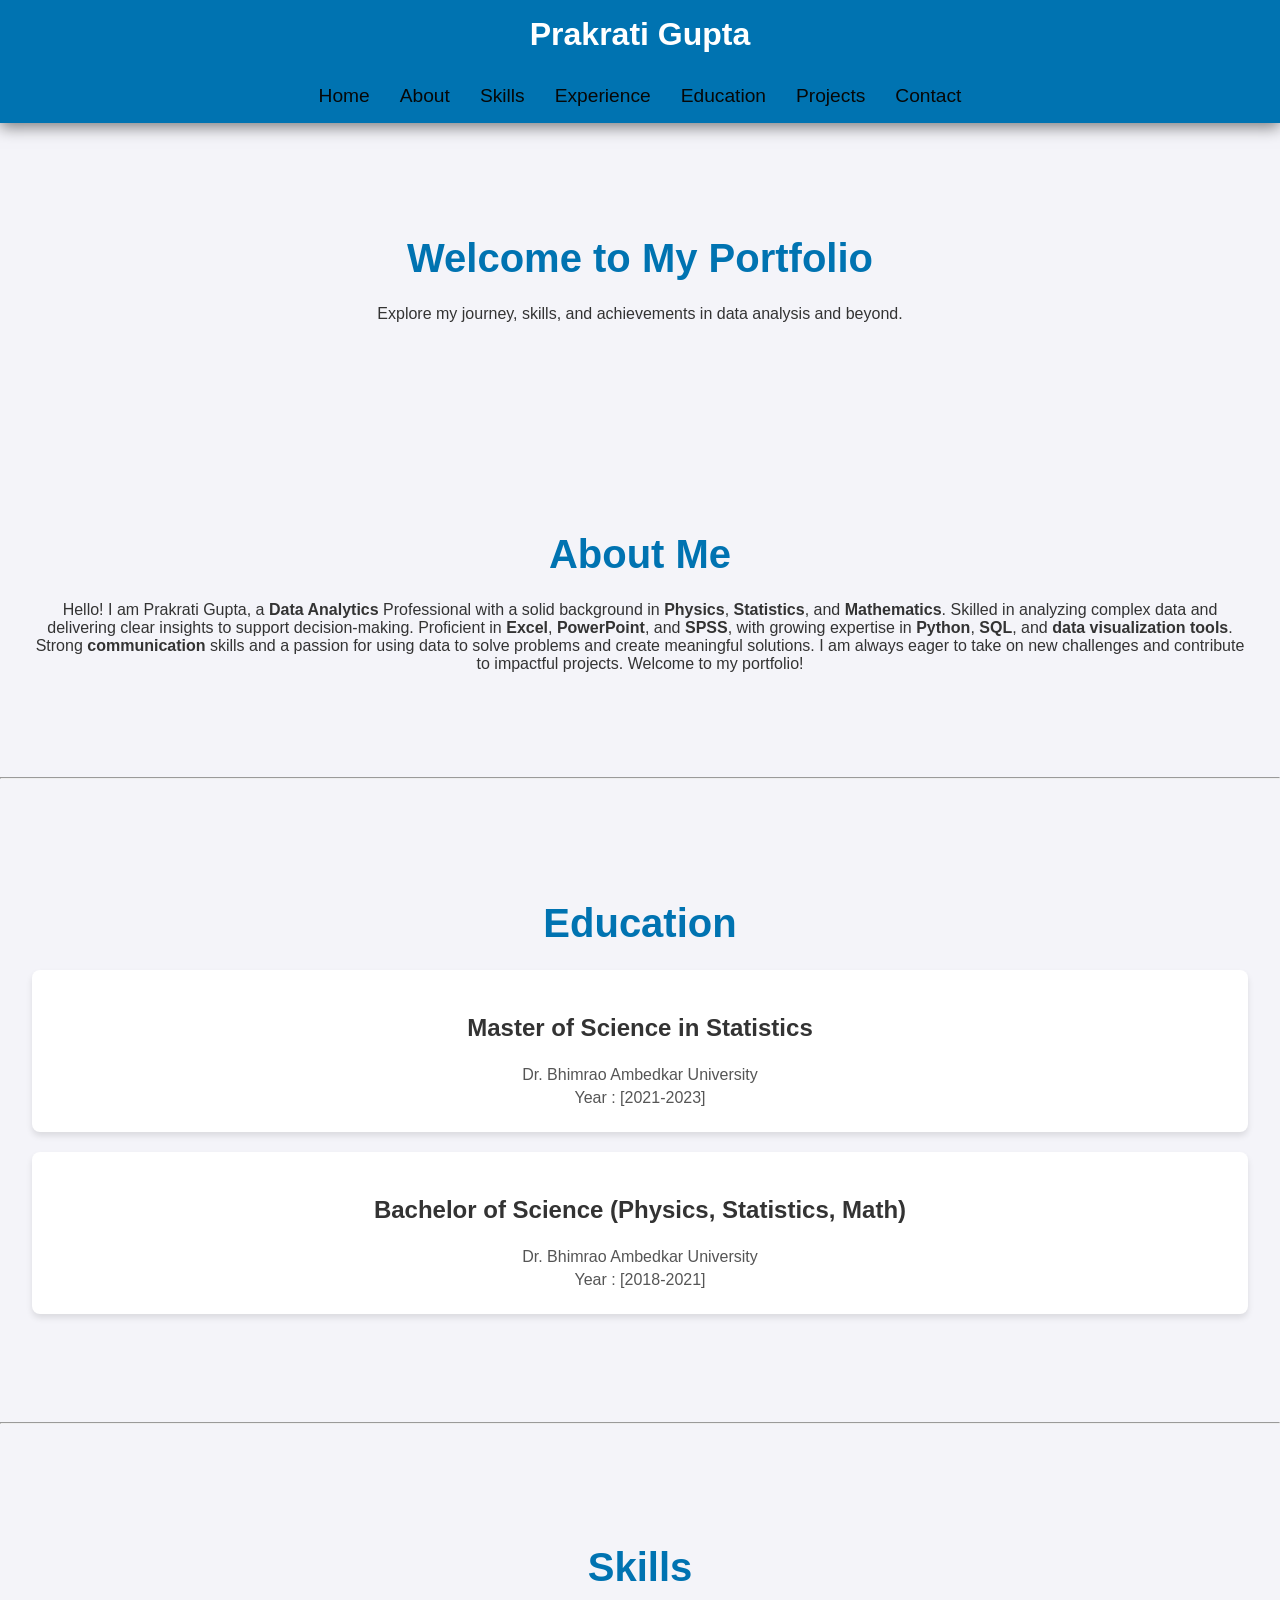
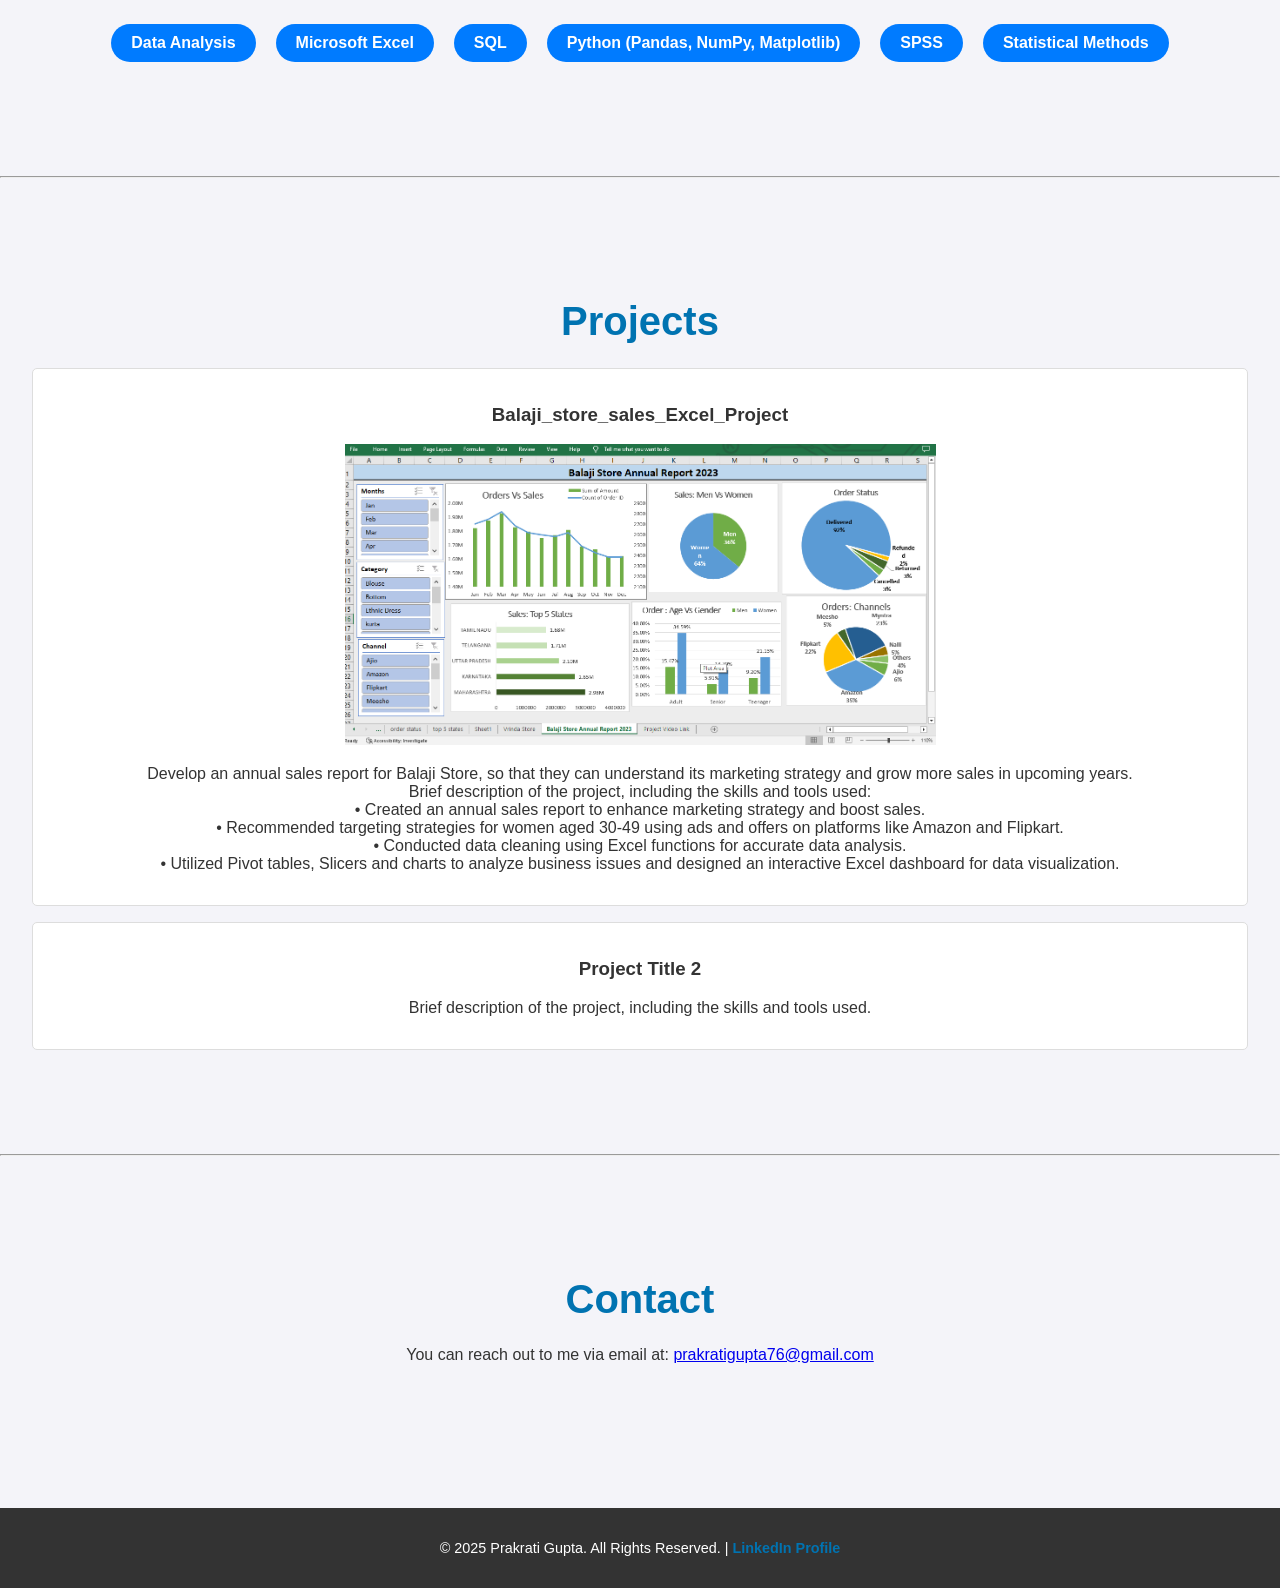
==== index.html @ 08ae13dd "New 3rd commit" ====
<!DOCTYPE html>
<html lang="en">
<head>
    <meta charset="UTF-8">
    <meta name="viewport" content="width=device-width, initial-scale=1.0">
    <title>Prakrati Portfolio</title>
    <link rel="stylesheet" href="styles.css">
</head>
<body>
    
    <header>
        <h1>Prakrati Gupta</h1>
        <nav>
            <a href="#home">Home</a>
            <a href="#about">About</a>
            <a href="#skills">Skills</a>
            <a href="#experience">Experience</a>
            <a href="#education">Education</a>
            <a href="#projects">Projects</a>
            <a href="#contact">Contact</a>
        </nav>
    </header>
    <section id="home">
        <h2>Welcome to My Portfolio</h2>
        <p>Explore my journey, skills, and achievements in data analysis and beyond.</p>
    </section>
    <section id="about">
        <h2>About Me</h2>
        <p>
            Hello! I am Prakrati Gupta, a <b>Data Analytics</b> Professional with a solid background in <b>Physics</b>, <b>Statistics</b>, and <b>Mathematics</b>. Skilled in analyzing complex data and delivering clear insights to support decision-making. Proficient in <b>Excel</b>, <b>PowerPoint</b>, and <b>SPSS</b>, with growing expertise in <b>Python</b>, <b>SQL</b>, and <b>data visualization tools</b>. Strong <b>communication</b> skills and a passion for using data to solve problems and create meaningful solutions. I am always eager to take on new challenges and contribute to impactful projects. Welcome to my portfolio!
        </p>
    </section>
    <hr />
<!-- Education Section -->
<section id="education">
    <h2>Education</h2>
    <ul class="education-list">
        <li>
            <h3>Master of Science in Statistics</h3>
            <p>Dr. Bhimrao Ambedkar University</p>
            <p>Year : [2021-2023]</p>
        </li>
        <li>
            <h3>Bachelor of Science (Physics, Statistics, Math)</h3>
            <p>Dr. Bhimrao Ambedkar University</p>
            <p>Year : [2018-2021]</p>
        </li>
    </ul>
</section>
<hr />
<!-- Skills Section -->
<section id="skills">
    <h2>Skills</h2>
    <ul class="skills-list">
        <li>Data Analysis</li>
        <li>Microsoft Excel</li>
        <li>SQL</li>
        <li>Python (Pandas, NumPy, Matplotlib)</li>
        <li>SPSS</li>
        <li>Statistical Methods</li>
    </ul>
</section>
    <hr />
    <section id="projects">
        <h2>Projects</h2>
        <div class="project">
            <h3>Balaji_store_sales_Excel_Project</h3>
            <img src="images/balaji project img.png" alt="Project Image">
            <p>Develop an annual sales report for Balaji Store, so that they can understand its marketing strategy and grow more sales in upcoming years.
            </br>
            Brief description of the project, including the skills and tools used:
            </br>
                •	Created an annual sales report to enhance marketing strategy and boost sales.
            </br>
                •	Recommended targeting strategies for women aged 30-49 using ads and offers on platforms like Amazon and Flipkart.
            </br>
                •	Conducted data cleaning using Excel functions for accurate data analysis.
            </br>
                •	Utilized Pivot tables, Slicers and charts to analyze business issues and designed an interactive Excel dashboard for data visualization.
            </p>
        </div>
        <div class="project">
            <h3>Project Title 2</h3>
            <p>Brief description of the project, including the skills and tools used.</p>
        </div>
        <!-- Repeat for other projects -->
    </section>
    <hr />
    <section id="contact">
        <h2>Contact</h2>
        <p>You can reach out to me via email at: <a href="mailto:prakratigupta76@gmail.com">prakratigupta76@gmail.com</a></p>
        
    </section>
    <footer>
        <p>&copy; 2025 Prakrati Gupta. All Rights Reserved. | <a href="https://www.linkedin.com/in/prakratigupta76" target="_blank">LinkedIn Profile</a></p>
    </footer>
    
    
    
</body>
</html>
---- styles.css ----
body {
    font-family: Arial, sans-serif;
    margin: 0;
    padding: 0;
    background-color: #f4f4f9;
    color: #333;
}

header {
    background-color: #0073b1;
    color: white;
    padding: 1rem 2rem;
    text-align: center;
    position: relative;
    box-shadow: 0px 4px 15px rgba(0, 0, 0, 0.5);
}


header h1 {
    margin: 0;
}

nav {
    margin-top: 1rem;
}

nav a {
    color: rgb(7, 8, 10);
    text-decoration: none;
    margin: 0 10px;
}

section {
    padding: 2rem;
}

.about, .projects, .contact {
    margin-bottom: 2rem;
}

h2 {
    color: #0073b1;
    
}

.project {
    background: white;
    border: 1px solid #ddd;
    border-radius: 5px;
    padding: 1rem;
    margin-bottom: 1rem;
}

footer {
    text-align: center;
    background-color: #333;
    color: white;
    padding: 1rem 0;
    margin-top: 2rem;
}

footer a {
    color: #0073b1;
    text-decoration: none;
}
.project img {
    max-width: 50%;
    height: auto;
}
/* General Section Styling */
section {
    padding: 50px 20px;
    text-align: center;
}

/* Education Section */
#education ul {
    list-style-type: none;
    padding: 0;
}

#education ul li {
    margin: 20px 0;
    background: #fff;
    padding: 20px;
    border-radius: 8px;
    box-shadow: 0 4px 6px rgba(0, 0, 0, 0.1);
}

#education ul li h3 {
    font-size: 1.5rem;
    color: #333;
}

#education ul li p {
    margin: 5px 0;
    color: #555;
}

/* Skills Section */
#skills ul {
    list-style-type: none;
    display: flex;
    flex-wrap: wrap;
    justify-content: center;
    padding: 0;
}

#skills ul li {
    margin: 10px;
    background: #007bff;
    color: #fff;
    padding: 10px 20px;
    border-radius: 20px;
    font-size: 1rem;
    font-weight: bold;
    text-align: center;
    transition: transform 0.2s;
}

#skills ul li:hover {
    transform: scale(1.1);
    background: #0056b3;
}


nav {
    display: flex;
    justify-content: center;
    margin-top: 2rem;
}

nav a {
    color: #060808;
    text-decoration: none;
    margin: 0 15px;
    font-size: 1.2rem;
    transition: color 0.3s;
}

nav a:hover {
    color: #0073b1;
}

section {
    padding: 5rem 2rem;
    text-align: center;
    position: relative;
}

h2 {
    color: #0073b1;
    font-size: 2.5rem;
    margin-bottom: 1.5rem;
    
}

.about p {
    max-width: 700px;
    margin: 0 auto;
    line-height: 1.8;
    font-size: 1.1rem;
}

.skills, .experience, .education {
    display: flex;
    justify-content: center;
    flex-wrap: wrap;
    gap: 2rem;
}

.card {
    background: #fff;
    border-radius: 10px;
    padding: 2rem;
    width: 300px;
    transition: transform 0.3s, box-shadow 0.3s;
    box-shadow: 0 6px 15px rgba(0, 0, 0, 0.5);
}

.card:hover {
    transform: translateY(-10px);
    box-shadow: 0 10px 25px rgba(0, 0, 0, 0.7);
}

.card h3 {
    margin-bottom: 0.8rem;
    color: #0073b1;
    font-size: 1.5rem;
}

footer {
    background: #333;
    color: #fff;
    text-align: center;
    padding: 2rem 1rem;
    margin-top: 3rem;
}

footer p {
    margin: 0;
    font-size: 0.9rem;
}

footer a {
    color: #0073b1;
    text-decoration: none;
    font-weight: bold;
}

footer a:hover {
    text-decoration: underline;
}
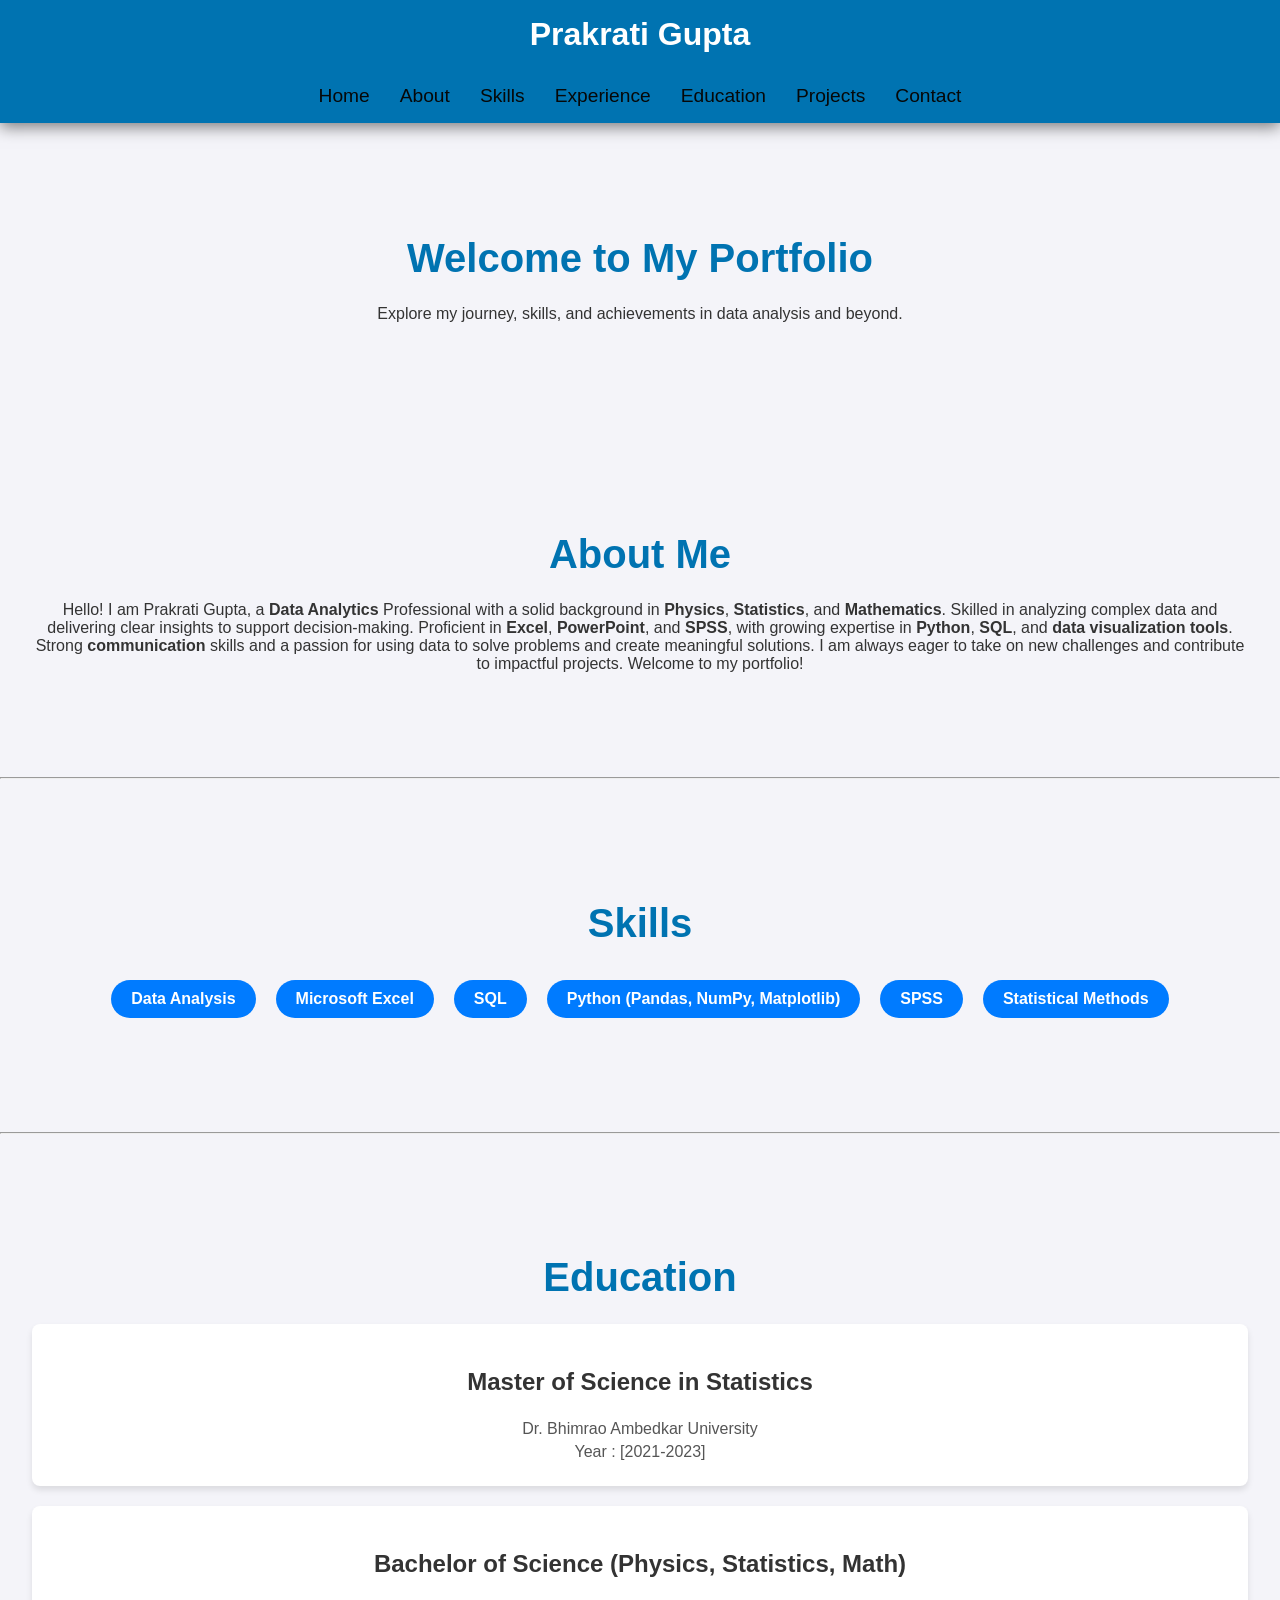
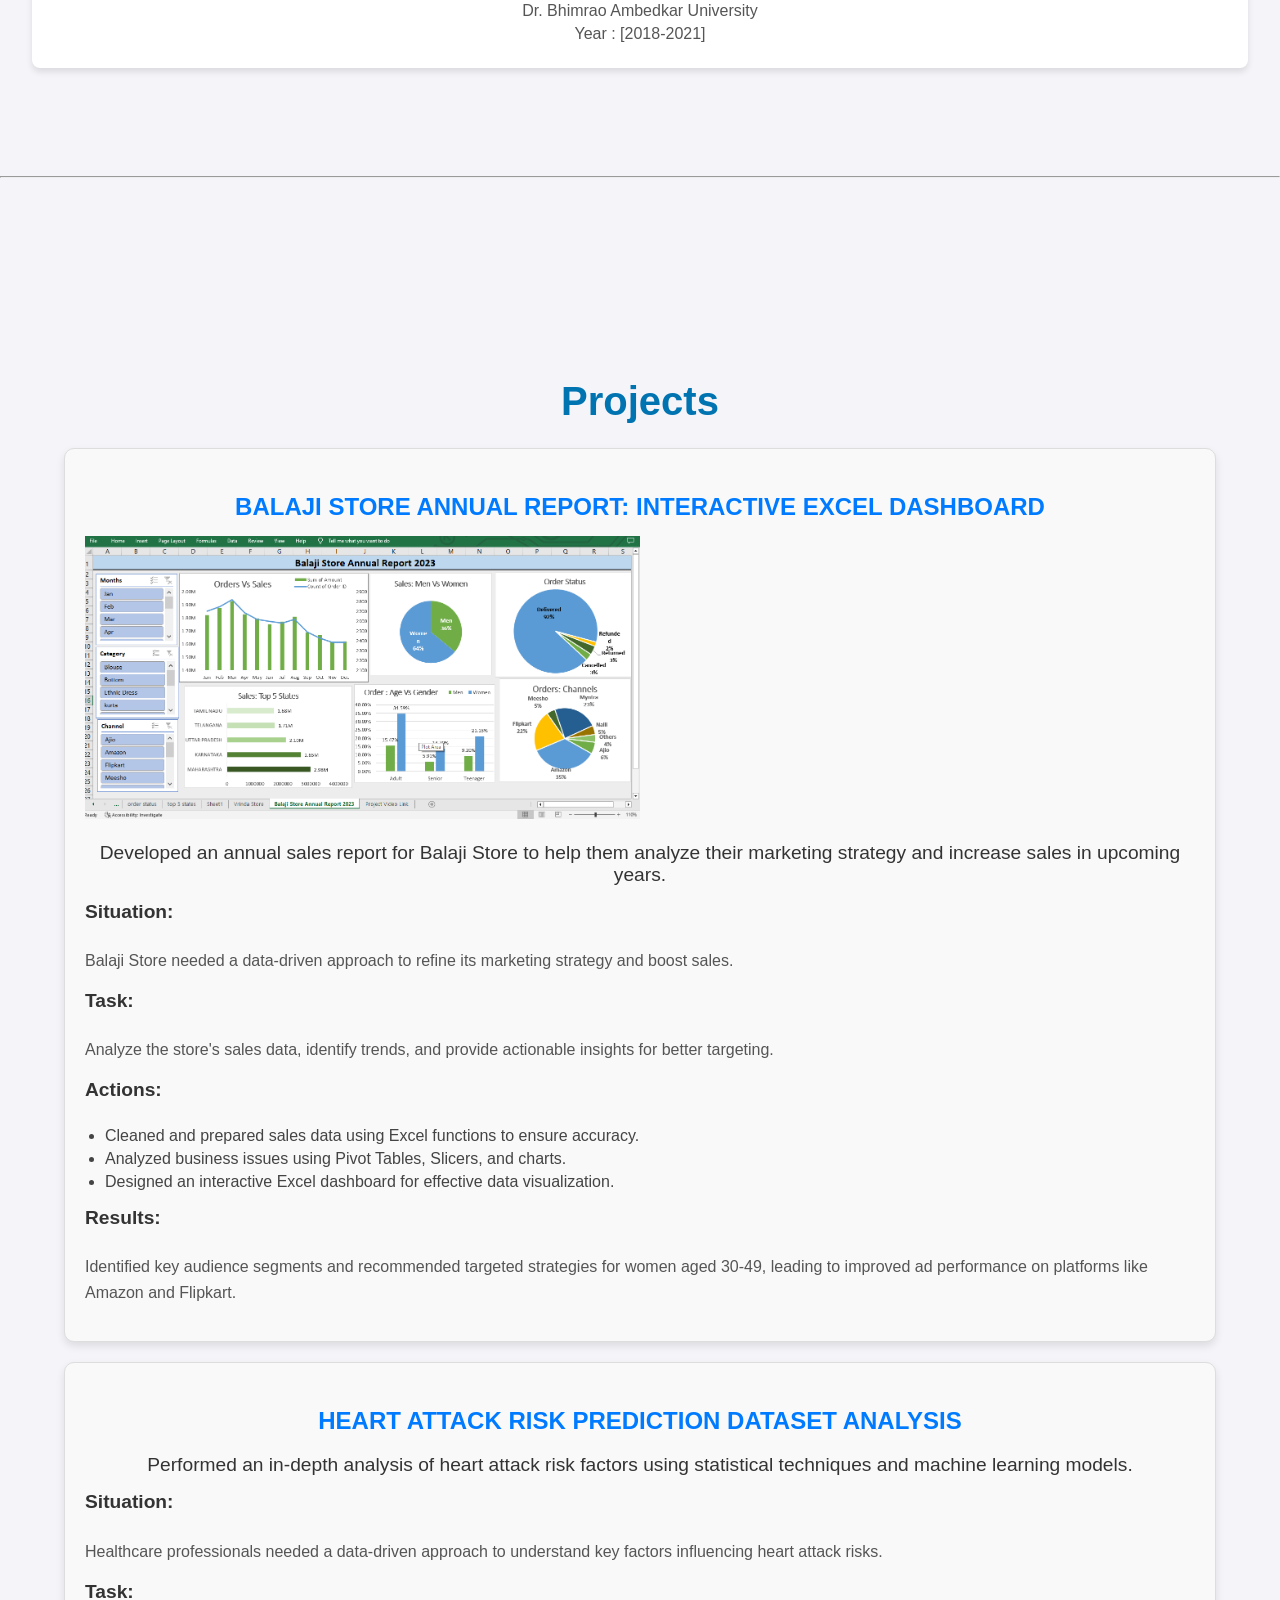
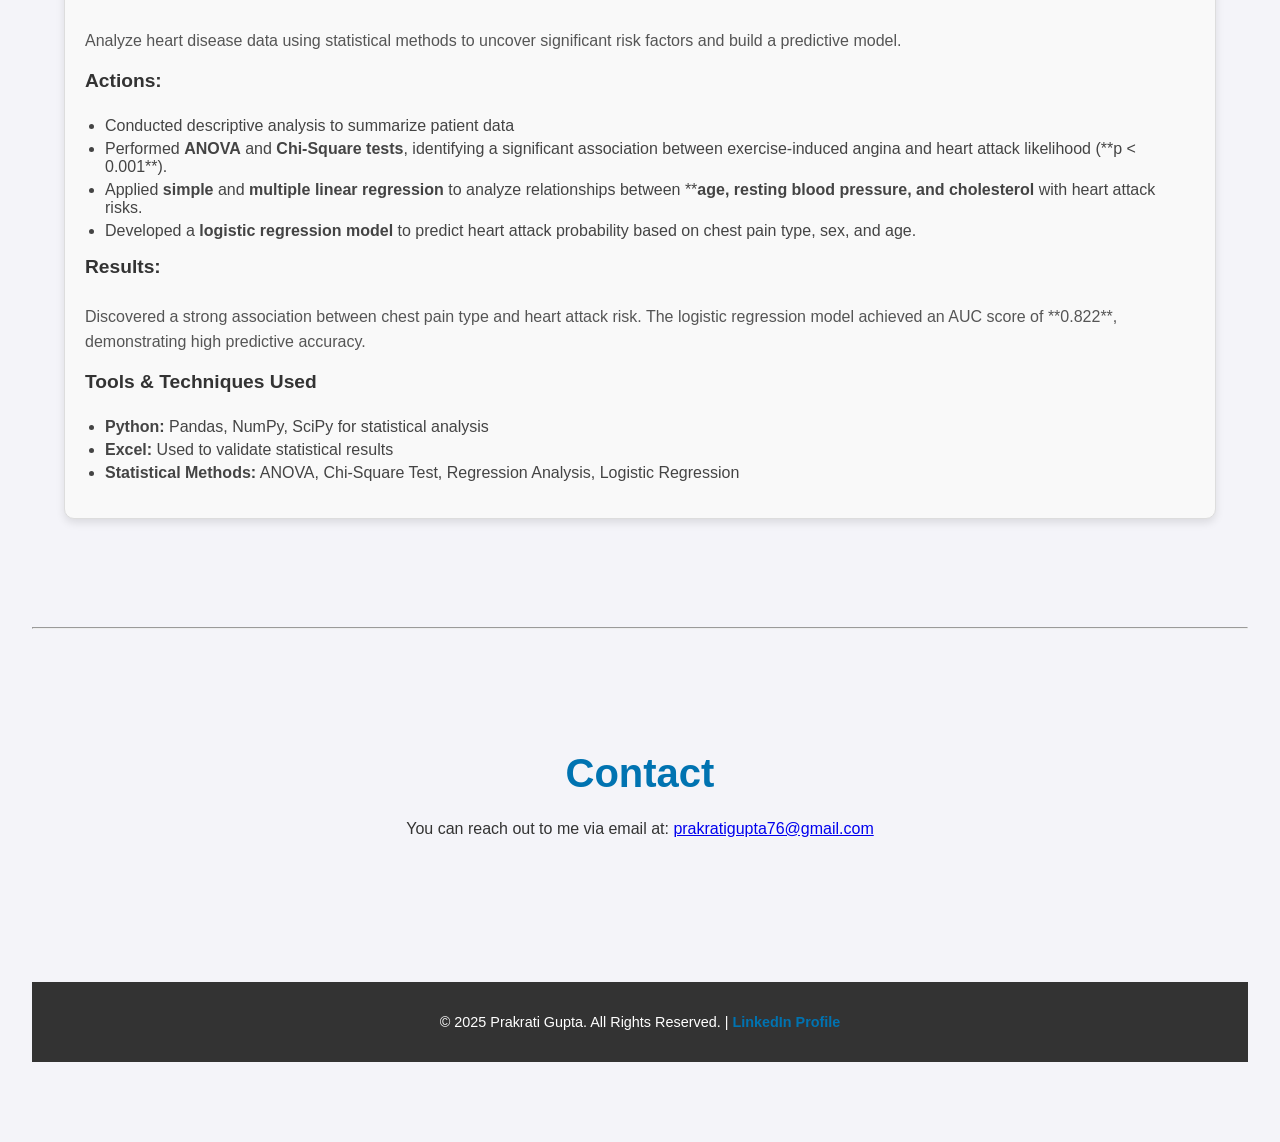
==== commit e5927c69: "add projects" ====
--- a/index.html
+++ b/index.html
@@ -31,6 +31,19 @@
         </p>
     </section>
     <hr />
+<!-- Skills Section -->
+<section id="skills">
+    <h2>Skills</h2>
+    <ul class="skills-list">
+        <li>Data Analysis</li>
+        <li>Microsoft Excel</li>
+        <li>SQL</li>
+        <li>Python (Pandas, NumPy, Matplotlib)</li>
+        <li>SPSS</li>
+        <li>Statistical Methods</li>
+    </ul>
+</section>
+<hr />
 <!-- Education Section -->
 <section id="education">
     <h2>Education</h2>
@@ -48,40 +61,68 @@
     </ul>
 </section>
 <hr />
-<!-- Skills Section -->
-<section id="skills">
-    <h2>Skills</h2>
-    <ul class="skills-list">
-        <li>Data Analysis</li>
-        <li>Microsoft Excel</li>
-        <li>SQL</li>
-        <li>Python (Pandas, NumPy, Matplotlib)</li>
-        <li>SPSS</li>
-        <li>Statistical Methods</li>
-    </ul>
-</section>
-    <hr />
-    <section id="projects">
-        <h2>Projects</h2>
+<section id = "experience"
+<hr />
+<section id="projects">
+    <h2>Projects</h2>
+    <div class="project">
+        <h3>BALAJI STORE ANNUAL REPORT: INTERACTIVE EXCEL DASHBOARD</h3>
+        <img src="images/balaji project img.png" alt="Project Image">
+        <p class="project-description">
+            Developed an annual sales report for Balaji Store to help them analyze their marketing strategy and increase sales in upcoming years.
+        </p>
+        
+        <div class="project-details">
+            <h4>Situation:</h4>
+            <p>Balaji Store needed a data-driven approach to refine its marketing strategy and boost sales.</p>
+        
+            <h4>Task:</h4>
+            <p>Analyze the store's sales data, identify trends, and provide actionable insights for better targeting.</p>
+        
+            <h4>Actions:</h4>
+            <ul>
+                <li>Cleaned and prepared sales data using Excel functions to ensure accuracy.</li>
+                <li>Analyzed business issues using Pivot Tables, Slicers, and charts.</li>
+                <li>Designed an interactive Excel dashboard for effective data visualization.</li>
+            </ul>
+        
+            <h4>Results:</h4>
+            <p>Identified key audience segments and recommended targeted strategies for women aged 30-49, leading to improved ad performance on platforms like Amazon and Flipkart.</p>
+        </div>
+    </div>
+        
         <div class="project">
-            <h3>Balaji_store_sales_Excel_Project</h3>
-            <img src="images/balaji project img.png" alt="Project Image">
-            <p>Develop an annual sales report for Balaji Store, so that they can understand its marketing strategy and grow more sales in upcoming years.
-            </br>
-            Brief description of the project, including the skills and tools used:
-            </br>
-                •	Created an annual sales report to enhance marketing strategy and boost sales.
-            </br>
-                •	Recommended targeting strategies for women aged 30-49 using ads and offers on platforms like Amazon and Flipkart.
-            </br>
-                •	Conducted data cleaning using Excel functions for accurate data analysis.
-            </br>
-                •	Utilized Pivot tables, Slicers and charts to analyze business issues and designed an interactive Excel dashboard for data visualization.
+            <h3>HEART ATTACK RISK PREDICTION DATASET ANALYSIS</h3>
+            <p class="project-description">
+                Performed an in-depth analysis of heart attack risk factors using statistical techniques and machine learning models.
             </p>
-        </div>
-        <div class="project">
-            <h3>Project Title 2</h3>
-            <p>Brief description of the project, including the skills and tools used.</p>
+        
+            <div class="project-details">
+                <h4>Situation:</h4>
+                <p>Healthcare professionals needed a data-driven approach to understand key factors influencing heart attack risks.</p>
+        
+                <h4>Task:</h4>
+                <p>Analyze heart disease data using statistical methods to uncover significant risk factors and build a predictive model.</p>
+        
+                <h4>Actions:</h4>
+                <ul>
+                    <li>Conducted descriptive analysis to summarize patient data</li>
+                    <li>Performed <b>ANOVA</b> and <b>Chi-Square tests</b>, identifying a significant association between exercise-induced angina and heart attack likelihood (**p < 0.001**).</li>
+                    <li>Applied <b>simple</b> and <b>multiple linear regression</b> to analyze relationships between **<b>age, resting blood pressure, and cholesterol</b> with heart attack risks.</li>
+                    <li>Developed a <b>logistic regression model</b> to predict heart attack probability based on chest pain type, sex, and age.</li>
+                </ul>
+        
+                <h4>Results:</h4>
+                <p>Discovered a strong association between chest pain type and heart attack risk. The logistic regression model achieved an AUC score of **0.822**, demonstrating high predictive accuracy.</p>
+                
+                <h4>Tools & Techniques Used</h4>
+                <ul>
+                    <li><strong>Python:</strong> Pandas, NumPy, SciPy for statistical analysis</li>
+                    <li><strong>Excel:</strong> Used to validate statistical results</li>
+                    <li><strong>Statistical Methods:</strong> ANOVA, Chi-Square Test, Regression Analysis, Logistic Regression</li>
+                </ul>
+            </div>
+
         </div>
         <!-- Repeat for other projects -->
     </section>
--- a/styles.css
+++ b/styles.css
@@ -189,6 +189,61 @@
     font-size: 1.5rem;
 }
 
+.project {
+    background: #f9f9f9;
+    padding: 20px;
+    border-radius: 10px;
+    box-shadow: 0 4px 8px rgba(0, 0, 0, 0.1);
+    margin-bottom: 20px;
+    text-align: left;
+}
+
+.project h3 {
+    color: #007bff;
+    text-align: center;
+    font-size: 1.5rem;
+    margin-bottom: 15px;
+}
+
+.project-img {
+    display: block;
+    width: 80%;
+    max-width: 600px;
+    margin: 0 auto 20px auto;
+    border-radius: 8px;
+    box-shadow: 0 2px 6px rgba(0, 0, 0, 0.2);
+}
+
+.project-description {
+    font-size: 1.2rem;
+    
+    text-align: center;
+    margin-bottom: 15px;
+}
+
+.project-details h4 {
+    color: #333;
+    font-size: 1.2rem;
+    margin-top: 15px;
+}
+
+.project-details p {
+    font-size: 1.0rem;
+    color: #555;
+    line-height: 1.6;
+}
+
+.project-details ul {
+    padding-left: 20px;
+}
+
+.project-details ul li {
+    font-size: 1.0rem;
+    color: #444;
+    margin-bottom: 5px;
+}
+
+
 footer {
     background: #333;
     color: #fff;
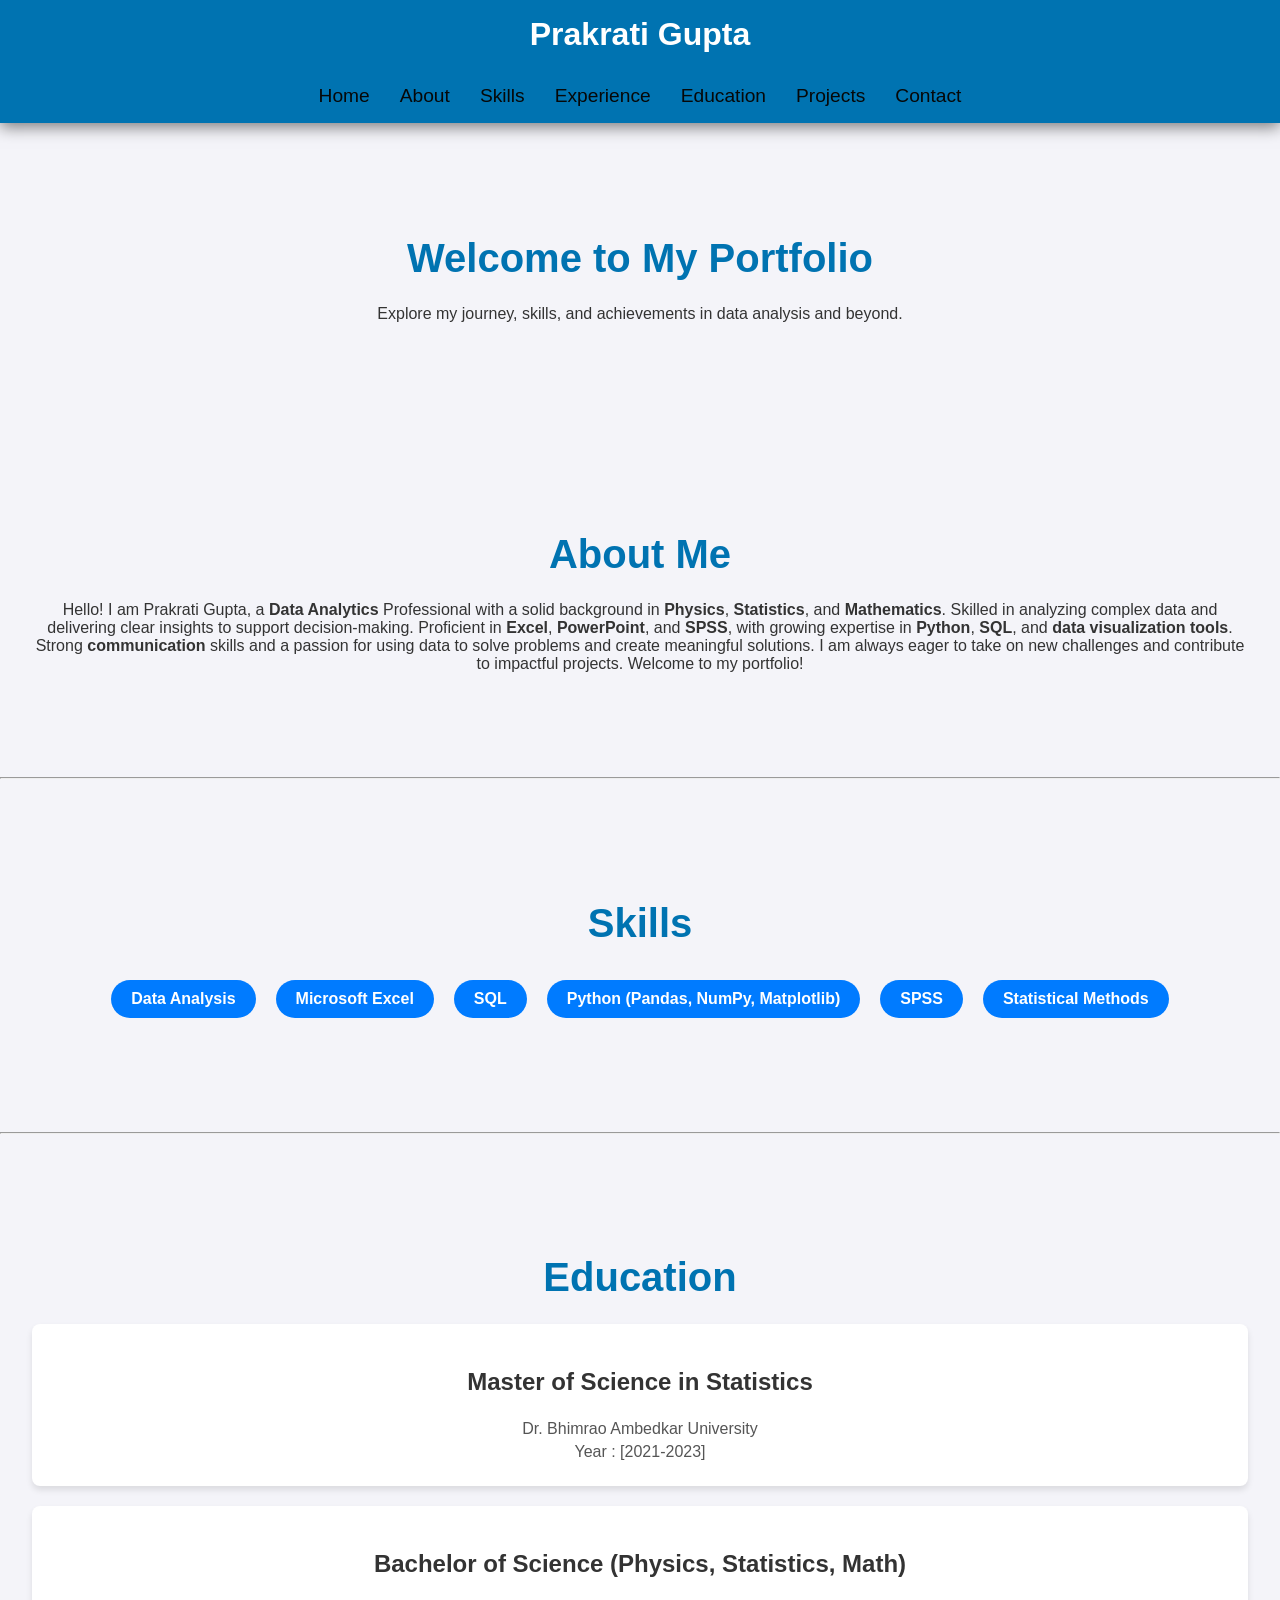
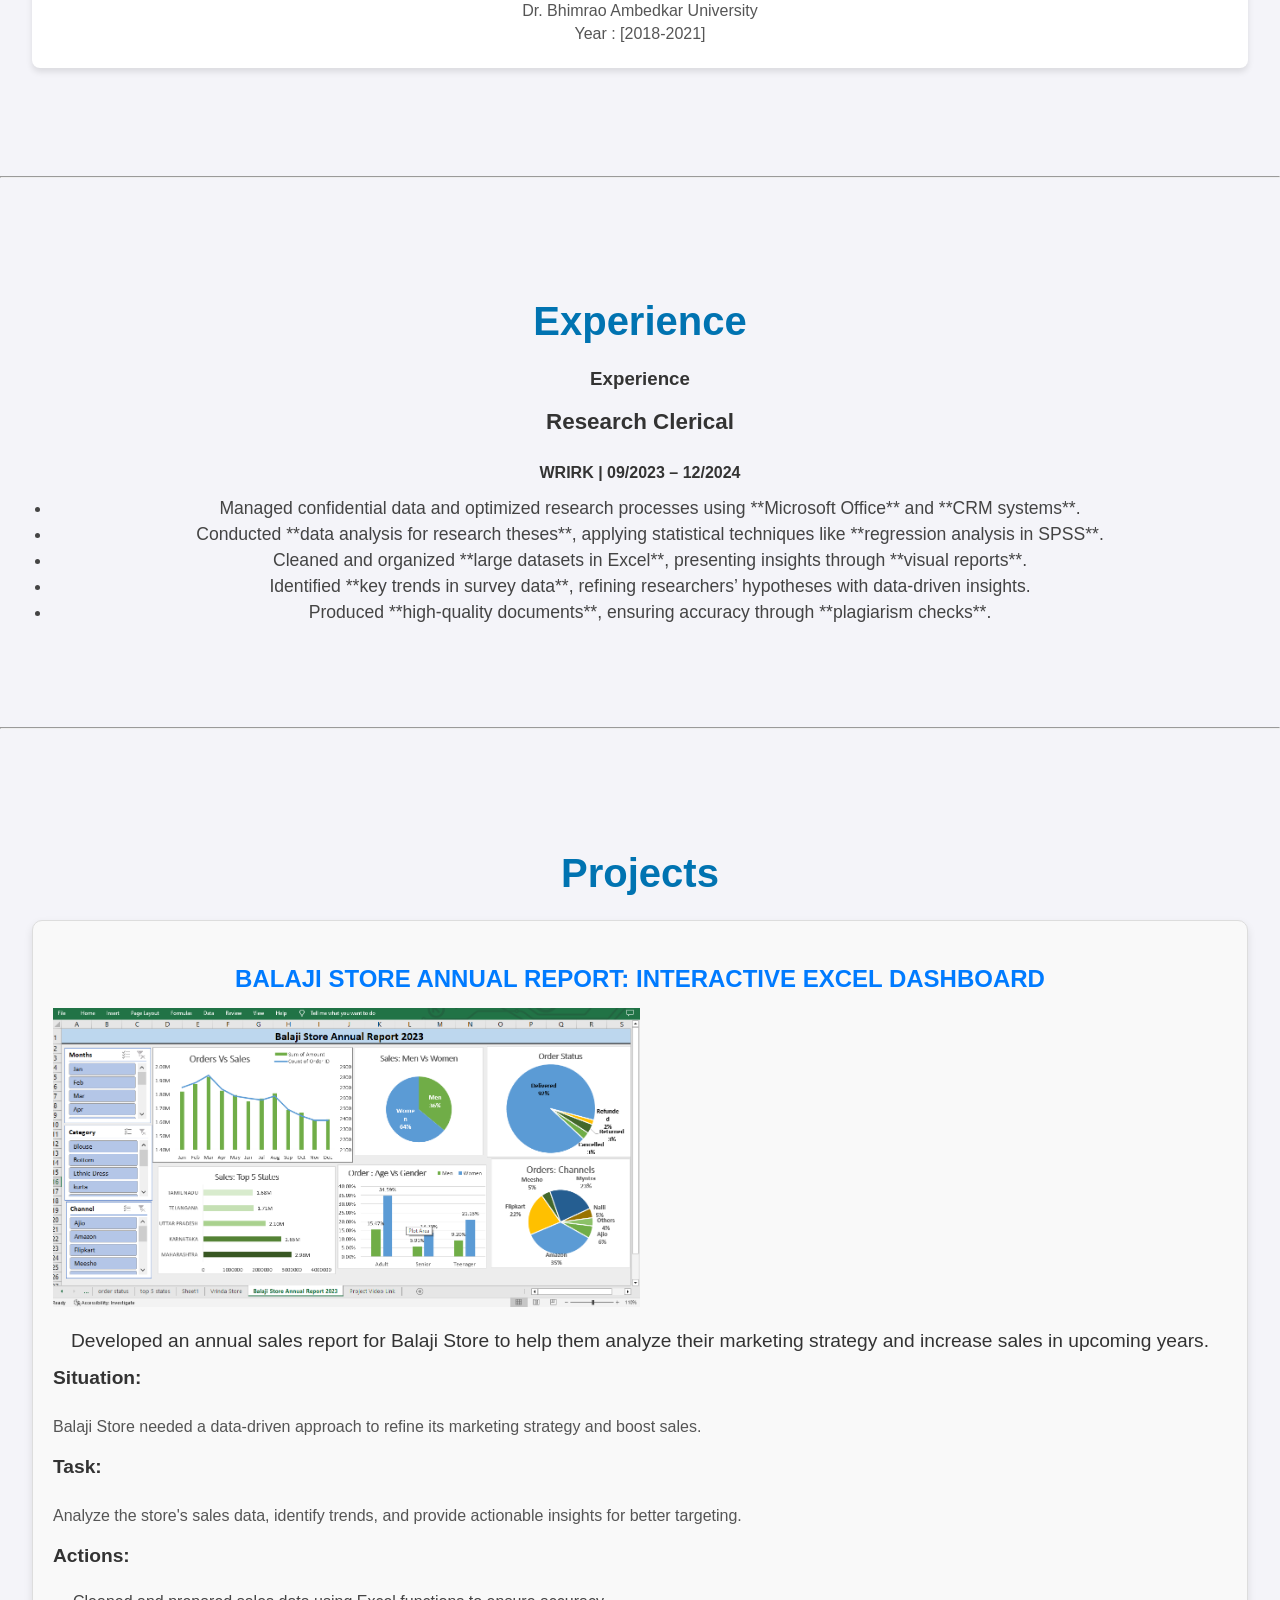
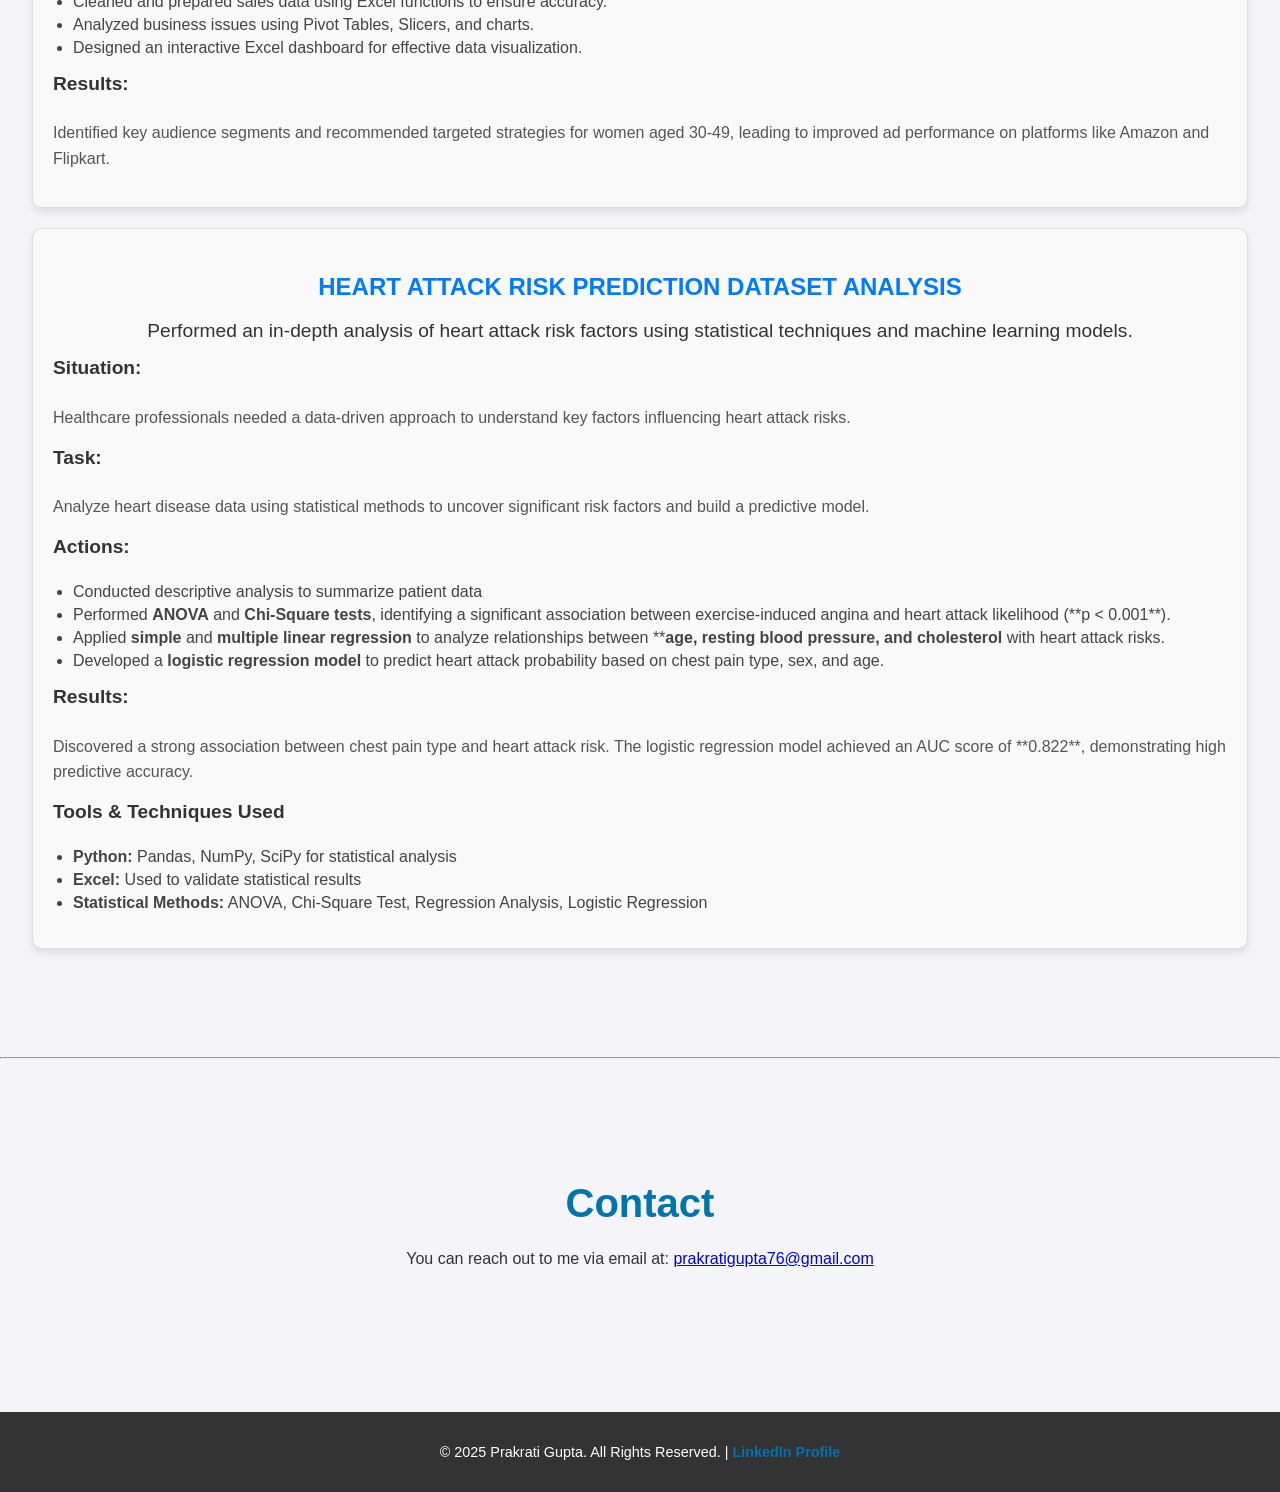
==== commit ef2b7eec: "beutify it" ====
--- a/index.html
+++ b/index.html
@@ -61,7 +61,23 @@
     </ul>
 </section>
 <hr />
-<section id = "experience"
+<section id = "experience">
+    <h2>Experience</h2>
+    <div class= "Experience">
+        <h3>Experience</h3>
+        <div class="job">
+            <h4>Research Clerical</h4>
+            <p><strong>WRIRK | 09/2023 – 12/2024</strong></p>
+            <ul>
+                <li>Managed confidential data and optimized research processes using **Microsoft Office** and **CRM systems**.</li>
+                <li>Conducted **data analysis for research theses**, applying statistical techniques like **regression analysis in SPSS**.</li>
+                <li>Cleaned and organized **large datasets in Excel**, presenting insights through **visual reports**.</li>
+                <li>Identified **key trends in survey data**, refining researchers’ hypotheses with data-driven insights.</li>
+                <li>Produced **high-quality documents**, ensuring accuracy through **plagiarism checks**.</li>
+            </ul>
+        </div>
+    </div>
+</section>
 <hr />
 <section id="projects">
     <h2>Projects</h2>
--- a/styles.css
+++ b/styles.css
@@ -243,6 +243,49 @@
     margin-bottom: 5px;
 }
 
+.experience {
+    background: #f9f9f9;
+    padding: 20px;
+    border-radius: 10px;
+    box-shadow: 0 4px 8px rgba(0, 0, 0, 0.1);
+    margin-bottom: 20px;
+    text-align: left;
+}
+
+.experience h3 {
+    color: #007bff;
+    text-align: center;
+    font-size: 1.8rem;
+    margin-bottom: 15px;
+}
+
+.job h4 {
+    color: #333;
+    font-size: 1.4rem;
+    margin-top: 10px;
+}
+
+.company {
+    font-size: 1.2rem;
+    font-weight: bold;
+    color: #555;
+}
+
+.date {
+    font-weight: normal;
+    color: #777;
+}
+
+.job ul {
+    padding-left: 20px;
+}
+
+.job ul li {
+    font-size: 1.1rem;
+    color: #444;
+    margin-bottom: 5px;
+}
+
 
 footer {
     background: #333;
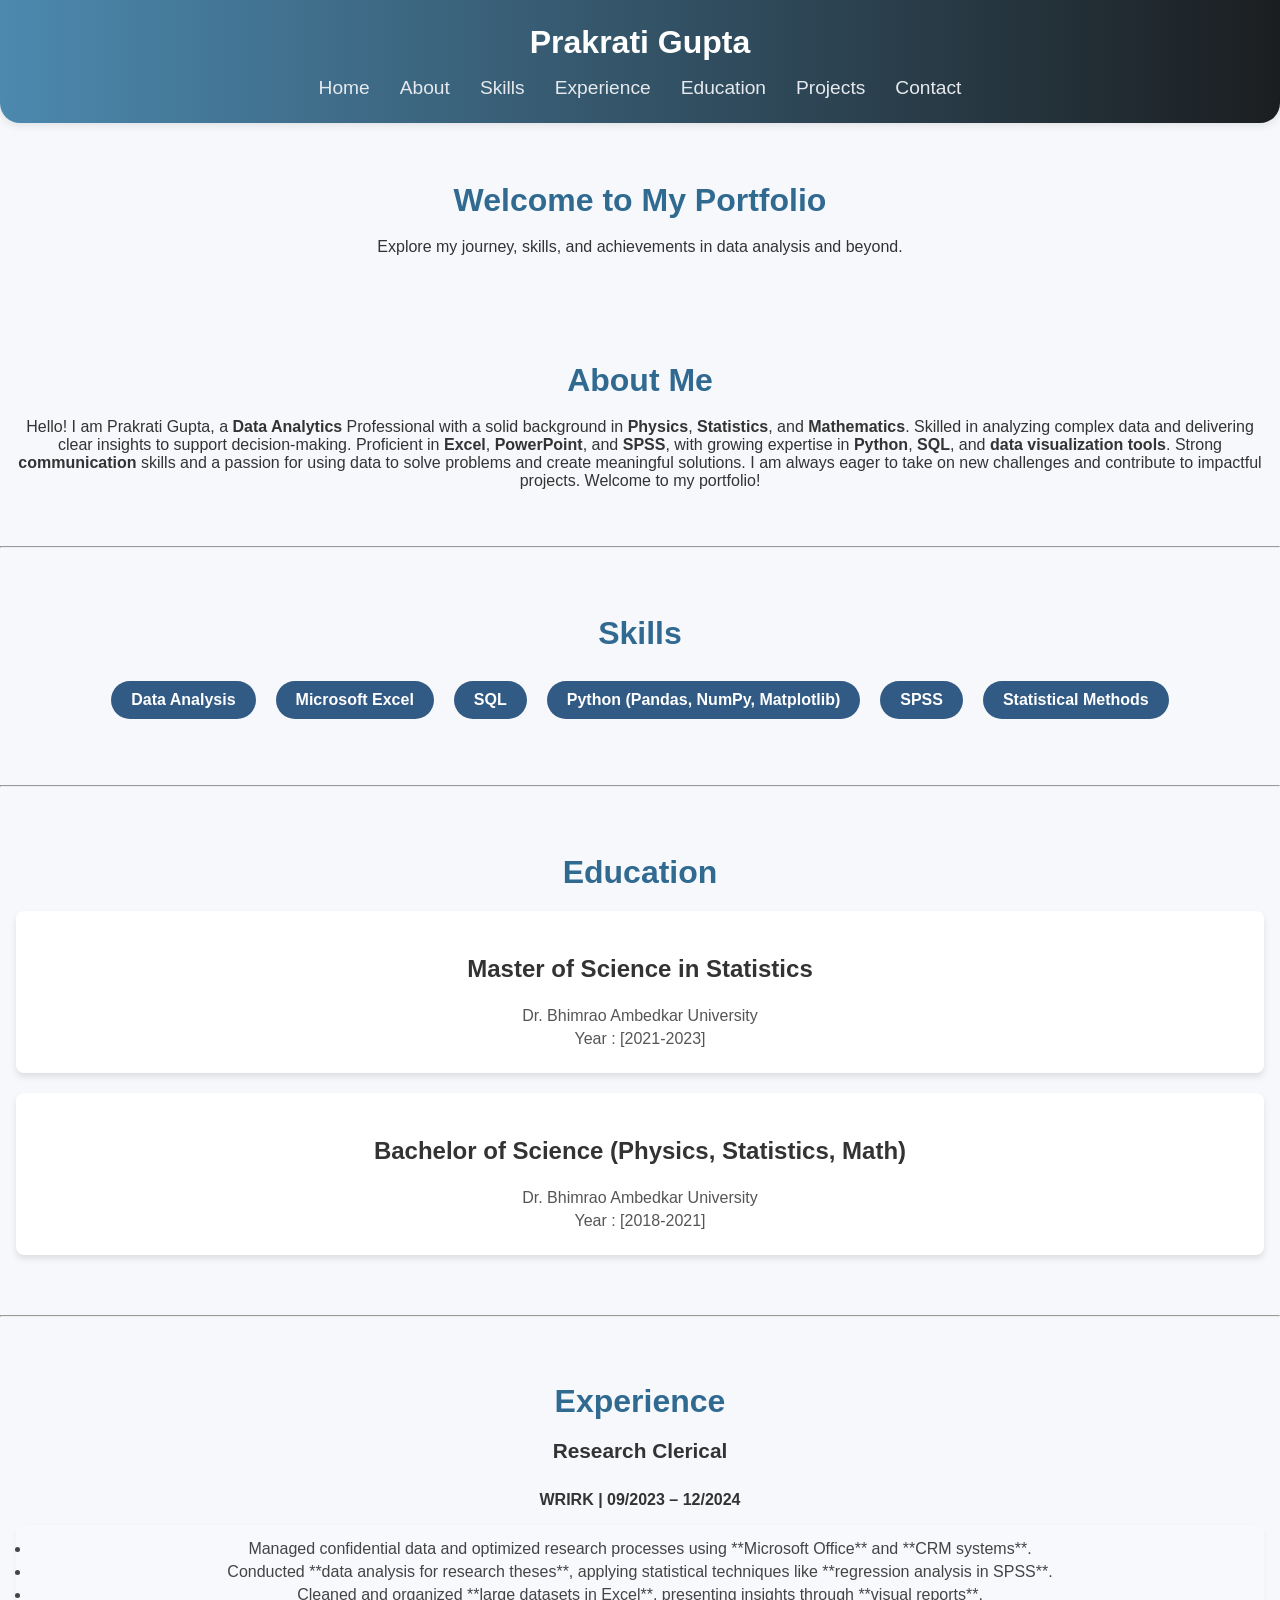
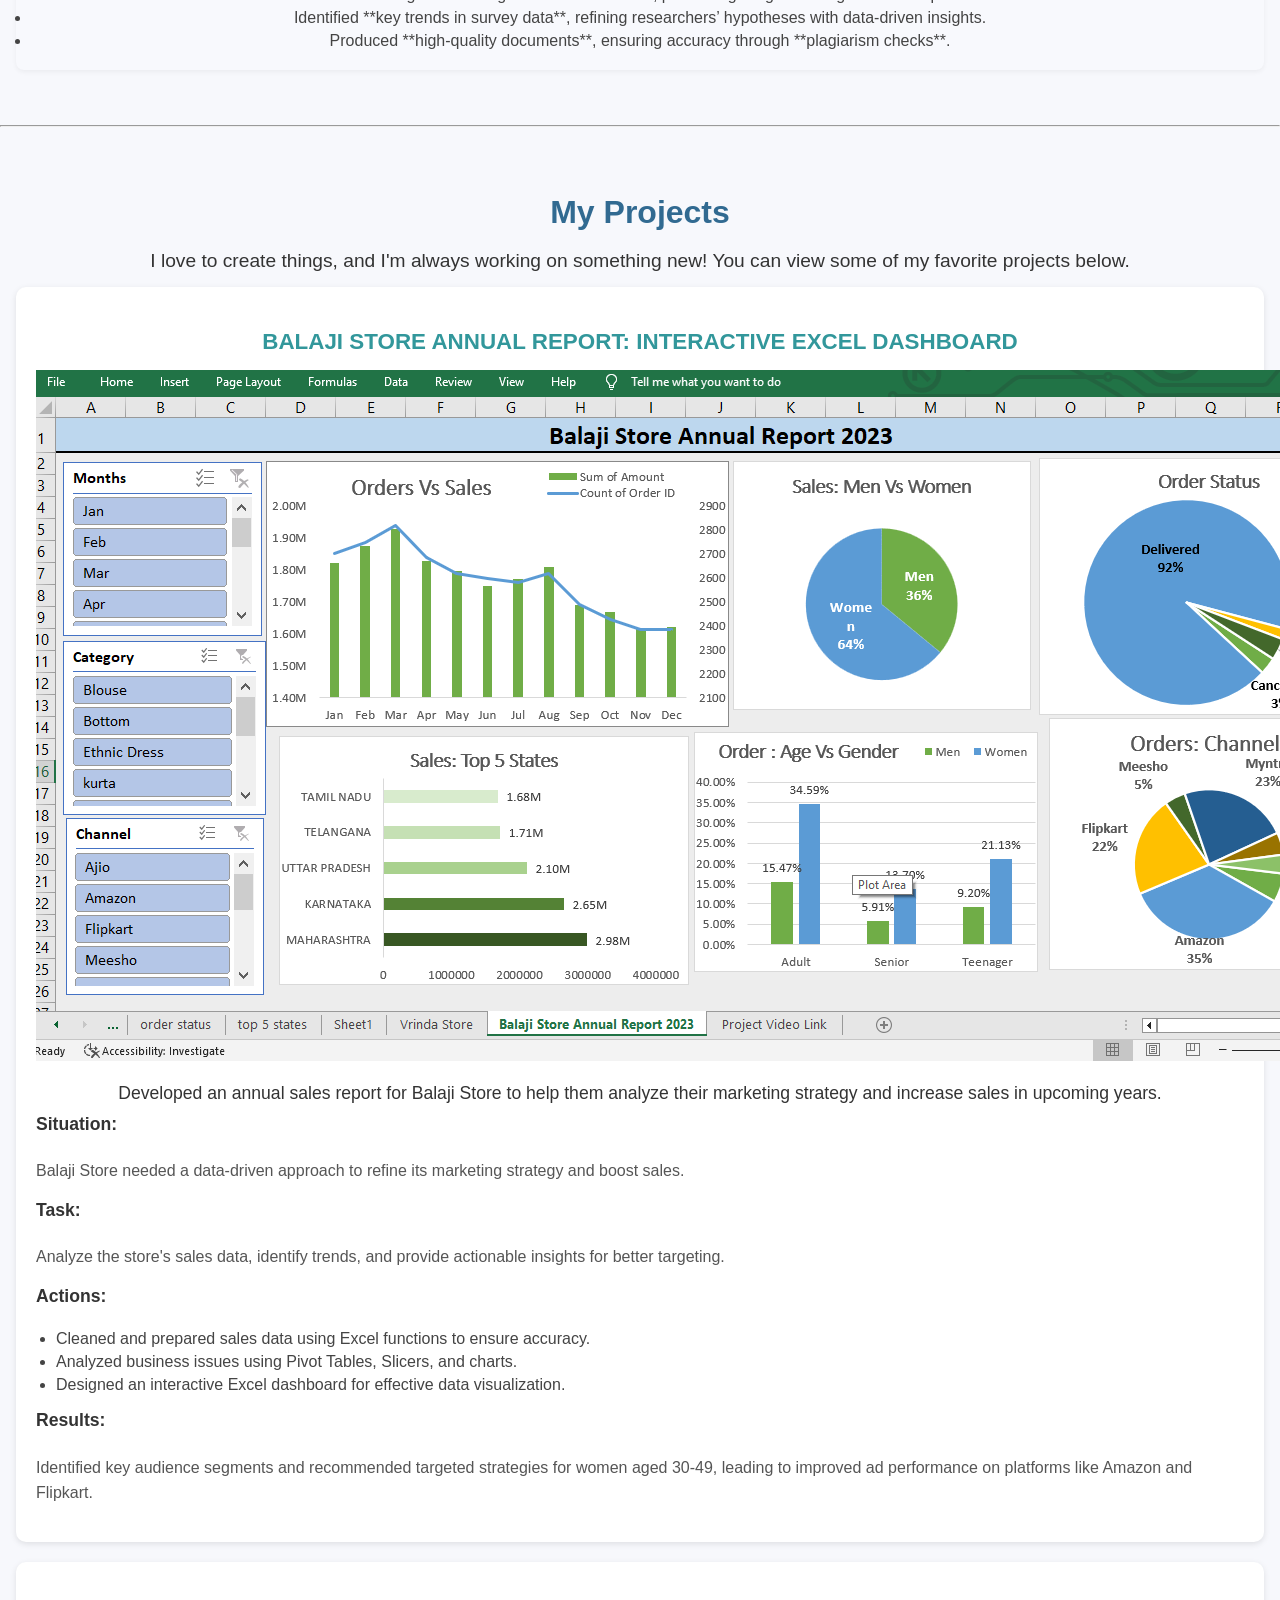
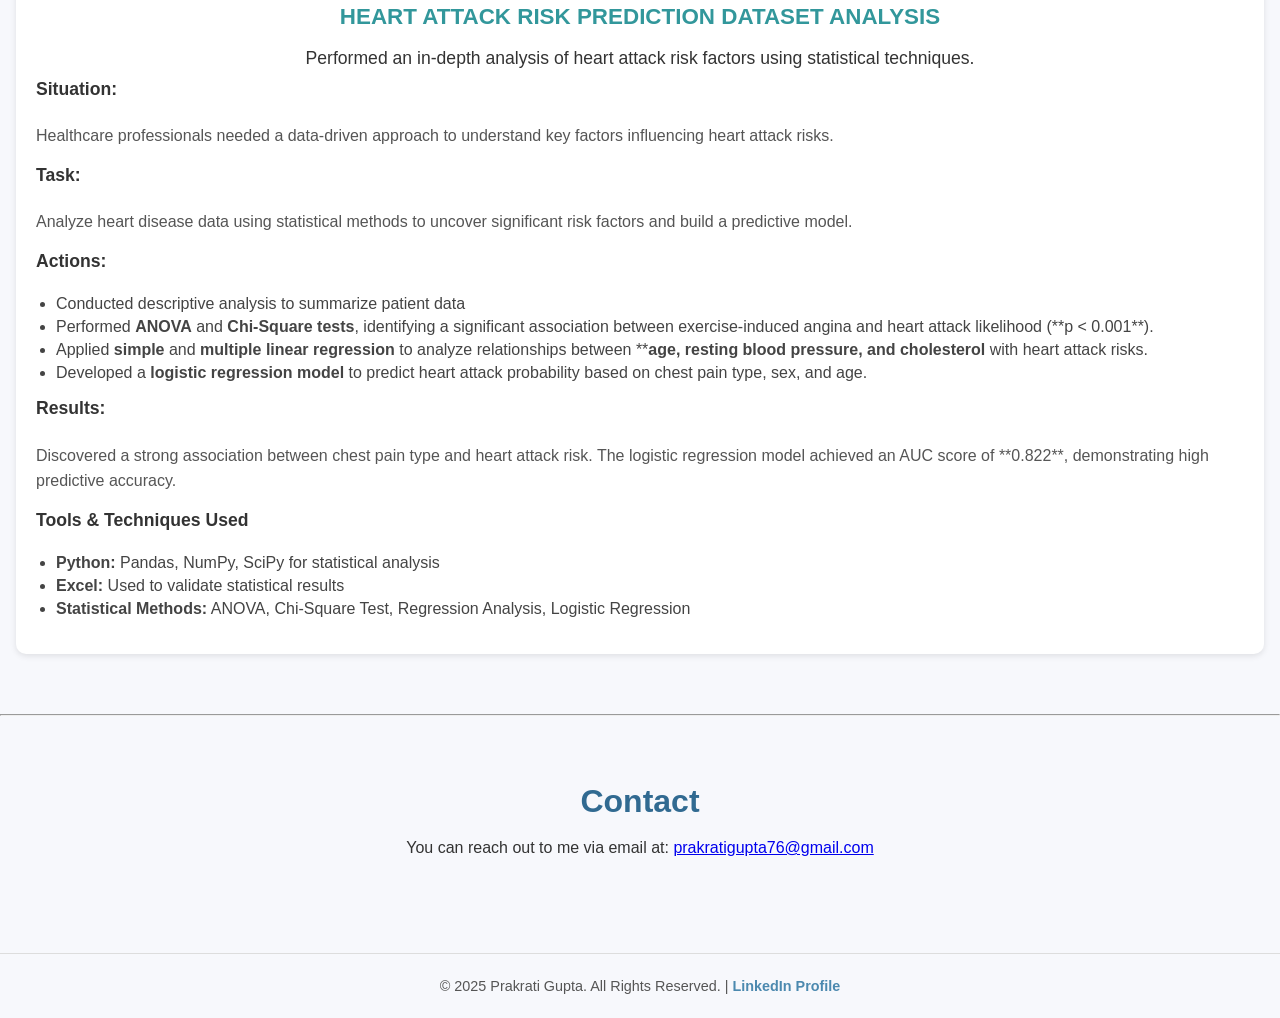
==== commit de4a5b5d: "Beautify it's content" ====
--- a/index.html
+++ b/index.html
@@ -64,7 +64,6 @@
 <section id = "experience">
     <h2>Experience</h2>
     <div class= "Experience">
-        <h3>Experience</h3>
         <div class="job">
             <h4>Research Clerical</h4>
             <p><strong>WRIRK | 09/2023 – 12/2024</strong></p>
@@ -80,7 +79,10 @@
 </section>
 <hr />
 <section id="projects">
-    <h2>Projects</h2>
+    <h2>My Projects</h2>
+    <div class="p-4">
+        I love to create things, and I'm always working on something new! You can view some of my favorite projects below.
+    </div>
     <div class="project">
         <h3>BALAJI STORE ANNUAL REPORT: INTERACTIVE EXCEL DASHBOARD</h3>
         <img src="images/balaji project img.png" alt="Project Image">
@@ -110,7 +112,7 @@
         <div class="project">
             <h3>HEART ATTACK RISK PREDICTION DATASET ANALYSIS</h3>
             <p class="project-description">
-                Performed an in-depth analysis of heart attack risk factors using statistical techniques and machine learning models.
+                Performed an in-depth analysis of heart attack risk factors using statistical techniques.
             </p>
         
             <div class="project-details">
--- a/styles.css
+++ b/styles.css
@@ -1,73 +1,43 @@
 body {
-    font-family: Arial, sans-serif;
+    font-family: 'Inter', sans-serif;
     margin: 0;
     padding: 0;
-    background-color: #f4f4f9;
-    color: #333;
+    background-color: #f7f8fc;
+    color: #333333;
 }
 
 header {
-    background-color: #0073b1;
+    background: linear-gradient(to right, #4c89af, #1b1e20);
     color: white;
-    padding: 1rem 2rem;
-    text-align: center;
-    position: relative;
-    box-shadow: 0px 4px 15px rgba(0, 0, 0, 0.5);
-}
-
+    padding: 1.5rem 2rem;
+    text-align: center;
+    box-shadow: 0px 2px 10px rgba(0, 0, 0, 0.1);
+    border-bottom-left-radius: 20px;
+    border-bottom-right-radius: 20px;
+}
 
 header h1 {
     margin: 0;
+    font-weight: 600;
 }
 
 nav {
+    display: flex;
+    justify-content: center;
     margin-top: 1rem;
 }
 
 nav a {
-    color: rgb(7, 8, 10);
+    color: #e6eaee;
     text-decoration: none;
-    margin: 0 10px;
-}
-
-section {
-    padding: 2rem;
-}
-
-.about, .projects, .contact {
-    margin-bottom: 2rem;
-}
-
-h2 {
-    color: #0073b1;
-    
-}
-
-.project {
-    background: white;
-    border: 1px solid #ddd;
-    border-radius: 5px;
-    padding: 1rem;
-    margin-bottom: 1rem;
-}
-
-footer {
-    text-align: center;
-    background-color: #333;
-    color: white;
-    padding: 1rem 0;
-    margin-top: 2rem;
-}
-
-footer a {
-    color: #0073b1;
-    text-decoration: none;
-}
-.project img {
-    max-width: 50%;
-    height: auto;
-}
-/* General Section Styling */
+    margin: 0 15px;
+    font-size: 1.2rem;
+    transition: color 0.3s;
+}
+
+nav a:hover {
+    color: #267a9b;
+}
 section {
     padding: 50px 20px;
     text-align: center;
@@ -108,7 +78,7 @@
 
 #skills ul li {
     margin: 10px;
-    background: #007bff;
+    background: #315a85;
     color: #fff;
     padding: 10px 20px;
     border-radius: 20px;
@@ -122,44 +92,71 @@
     transform: scale(1.1);
     background: #0056b3;
 }
-
-
-nav {
-    display: flex;
-    justify-content: center;
-    margin-top: 2rem;
-}
-
-nav a {
-    color: #060808;
-    text-decoration: none;
-    margin: 0 15px;
-    font-size: 1.2rem;
-    transition: color 0.3s;
-}
-
-nav a:hover {
-    color: #0073b1;
+.experience {
+    list-style-type: none;
+    padding: 0;
+    margin: 20px 0;
+    background: #fff;
+    padding: 20px;
+    border-radius: 8px;
+    box-shadow: 0 4px 6px rgba(0, 0, 0, 0.1);
+}
+
+.experience h3 {
+
+    font-size: 1.6rem;
+    margin-bottom: 15px;
+}
+
+.job h4 {
+    color: #333;
+    font-size: 1.3rem;
+    margin-top: 10px;
+}
+
+.company {
+    font-size: 1.1rem;
+    font-weight: bold;
+    color: #555;
+}
+
+.date {
+    font-weight: normal;
+    color: #777;
+}
+
+.job ul {
+    margin: 15px 0;
+    background: #f8f9fd;
+    padding: 15px;
+    border-radius: 8px;
+    box-shadow: 0 2px 5px rgba(0, 0, 0, 0.05);
+}
+
+.job ul li {
+    font-size: 1rem;
+    color: #444;
+    margin-bottom: 5px;
 }
 
 section {
-    padding: 5rem 2rem;
+    padding: 2rem 1rem;
     text-align: center;
     position: relative;
 }
 
 h2 {
-    color: #0073b1;
-    font-size: 2.5rem;
-    margin-bottom: 1.5rem;
-    
+    color: #316a91;
+    font-size: 2rem;
+    font-weight: 600;
+    margin-bottom: 1.2rem;
 }
 
 .about p {
     max-width: 700px;
     margin: 0 auto;
-    line-height: 1.8;
-    font-size: 1.1rem;
+    line-height: 1.7;
+    font-size: 1rem;
 }
 
 .skills, .experience, .education {
@@ -170,65 +167,69 @@
 }
 
 .card {
-    background: #fff;
-    border-radius: 10px;
-    padding: 2rem;
-    width: 300px;
+    background: white;
+    border-radius: 12px;
+    padding: 1.8rem;
+    width: 320px;
     transition: transform 0.3s, box-shadow 0.3s;
-    box-shadow: 0 6px 15px rgba(0, 0, 0, 0.5);
+    box-shadow: 0 3px 8px rgba(0, 0, 0, 0.1);
 }
 
 .card:hover {
-    transform: translateY(-10px);
-    box-shadow: 0 10px 25px rgba(0, 0, 0, 0.7);
+    transform: translateY(-5px);
+    box-shadow: 0 6px 15px rgba(0, 0, 0, 0.15);
 }
 
 .card h3 {
     margin-bottom: 0.8rem;
-    color: #0073b1;
-    font-size: 1.5rem;
+    color: #346786;
+    font-size: 1.3rem;
 }
 
 .project {
-    background: #f9f9f9;
+    background: white;
     padding: 20px;
     border-radius: 10px;
-    box-shadow: 0 4px 8px rgba(0, 0, 0, 0.1);
+    box-shadow: 0 2px 6px rgba(0, 0, 0, 0.1);
     margin-bottom: 20px;
     text-align: left;
 }
 
 .project h3 {
-    color: #007bff;
-    text-align: center;
-    font-size: 1.5rem;
+    color: #32979b;
+    text-align: center;
+    font-size: 1.4rem;
     margin-bottom: 15px;
 }
 
 .project-img {
     display: block;
-    width: 80%;
-    max-width: 600px;
-    margin: 0 auto 20px auto;
-    border-radius: 8px;
-    box-shadow: 0 2px 6px rgba(0, 0, 0, 0.2);
-}
-
+    width: 20%;
+    max-width: 400px;
+    margin: 0 auto 15px auto;
+    border-radius: 8px;
+    box-shadow: 0 2px 5px rgba(0, 0, 0, 0.1);
+}
+.p-4 {
+    
+    font-size: 1.2rem;
+    margin-bottom: 15px;
+    
+}
 .project-description {
-    font-size: 1.2rem;
-    
-    text-align: center;
-    margin-bottom: 15px;
+    font-size: 1.1rem;
+    text-align: center;
+    margin-bottom: 10px;
 }
 
 .project-details h4 {
     color: #333;
-    font-size: 1.2rem;
-    margin-top: 15px;
+    font-size: 1.1rem;
+    margin-top: 10px;
 }
 
 .project-details p {
-    font-size: 1.0rem;
+    font-size: 1rem;
     color: #555;
     line-height: 1.6;
 }
@@ -238,61 +239,19 @@
 }
 
 .project-details ul li {
-    font-size: 1.0rem;
+    font-size: 1rem;
     color: #444;
     margin-bottom: 5px;
 }
 
-.experience {
-    background: #f9f9f9;
-    padding: 20px;
-    border-radius: 10px;
-    box-shadow: 0 4px 8px rgba(0, 0, 0, 0.1);
-    margin-bottom: 20px;
-    text-align: left;
-}
-
-.experience h3 {
-    color: #007bff;
-    text-align: center;
-    font-size: 1.8rem;
-    margin-bottom: 15px;
-}
-
-.job h4 {
-    color: #333;
-    font-size: 1.4rem;
-    margin-top: 10px;
-}
-
-.company {
-    font-size: 1.2rem;
-    font-weight: bold;
-    color: #555;
-}
-
-.date {
-    font-weight: normal;
-    color: #777;
-}
-
-.job ul {
-    padding-left: 20px;
-}
-
-.job ul li {
-    font-size: 1.1rem;
-    color: #444;
-    margin-bottom: 5px;
-}
-
 
 footer {
-    background: #333;
-    color: #fff;
-    text-align: center;
-    padding: 2rem 1rem;
+    background: #f7f8fc;
+    color: #555;
+    text-align: center;
+    padding: 1.5rem 1rem;
     margin-top: 3rem;
+    border-top: 1px solid #ddd;
 }
 
 footer p {
@@ -301,11 +260,11 @@
 }
 
 footer a {
-    color: #0073b1;
+    color: #4c89af;
     text-decoration: none;
     font-weight: bold;
 }
 
 footer a:hover {
     text-decoration: underline;
-}+}
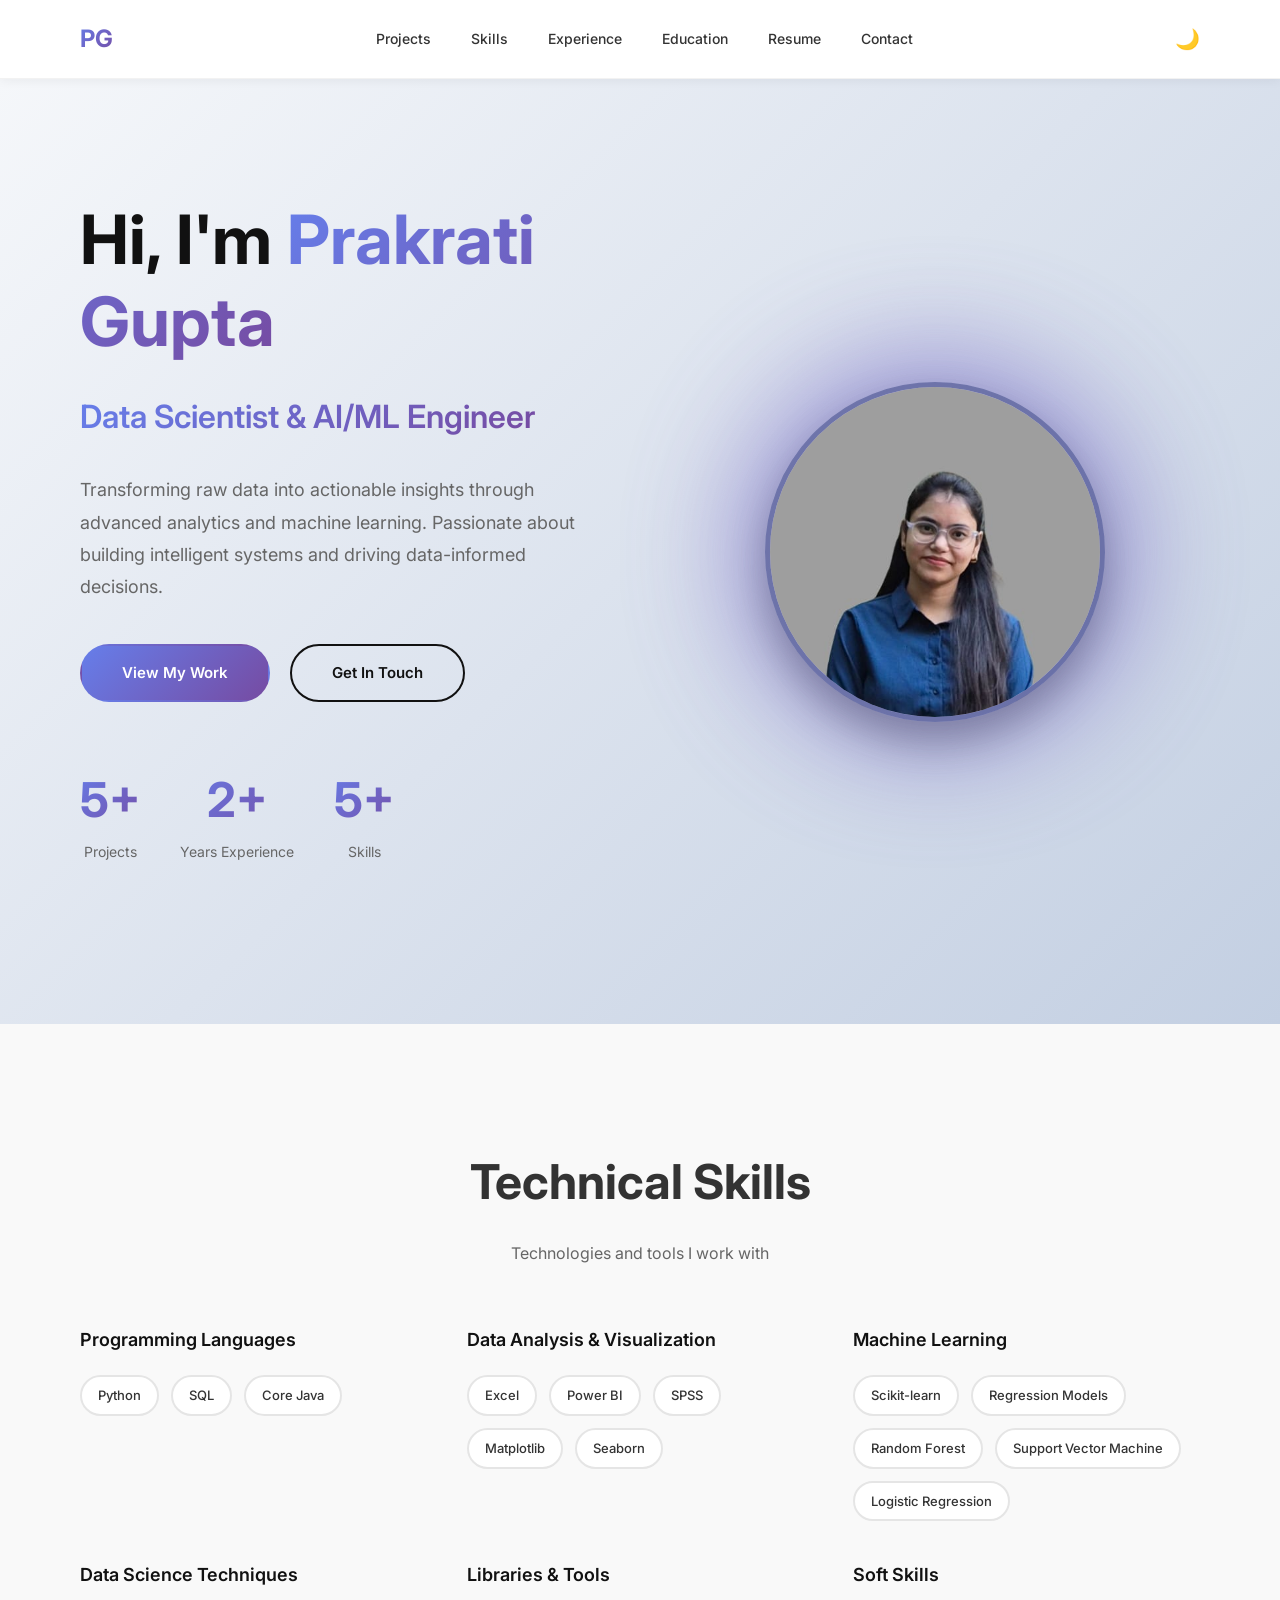
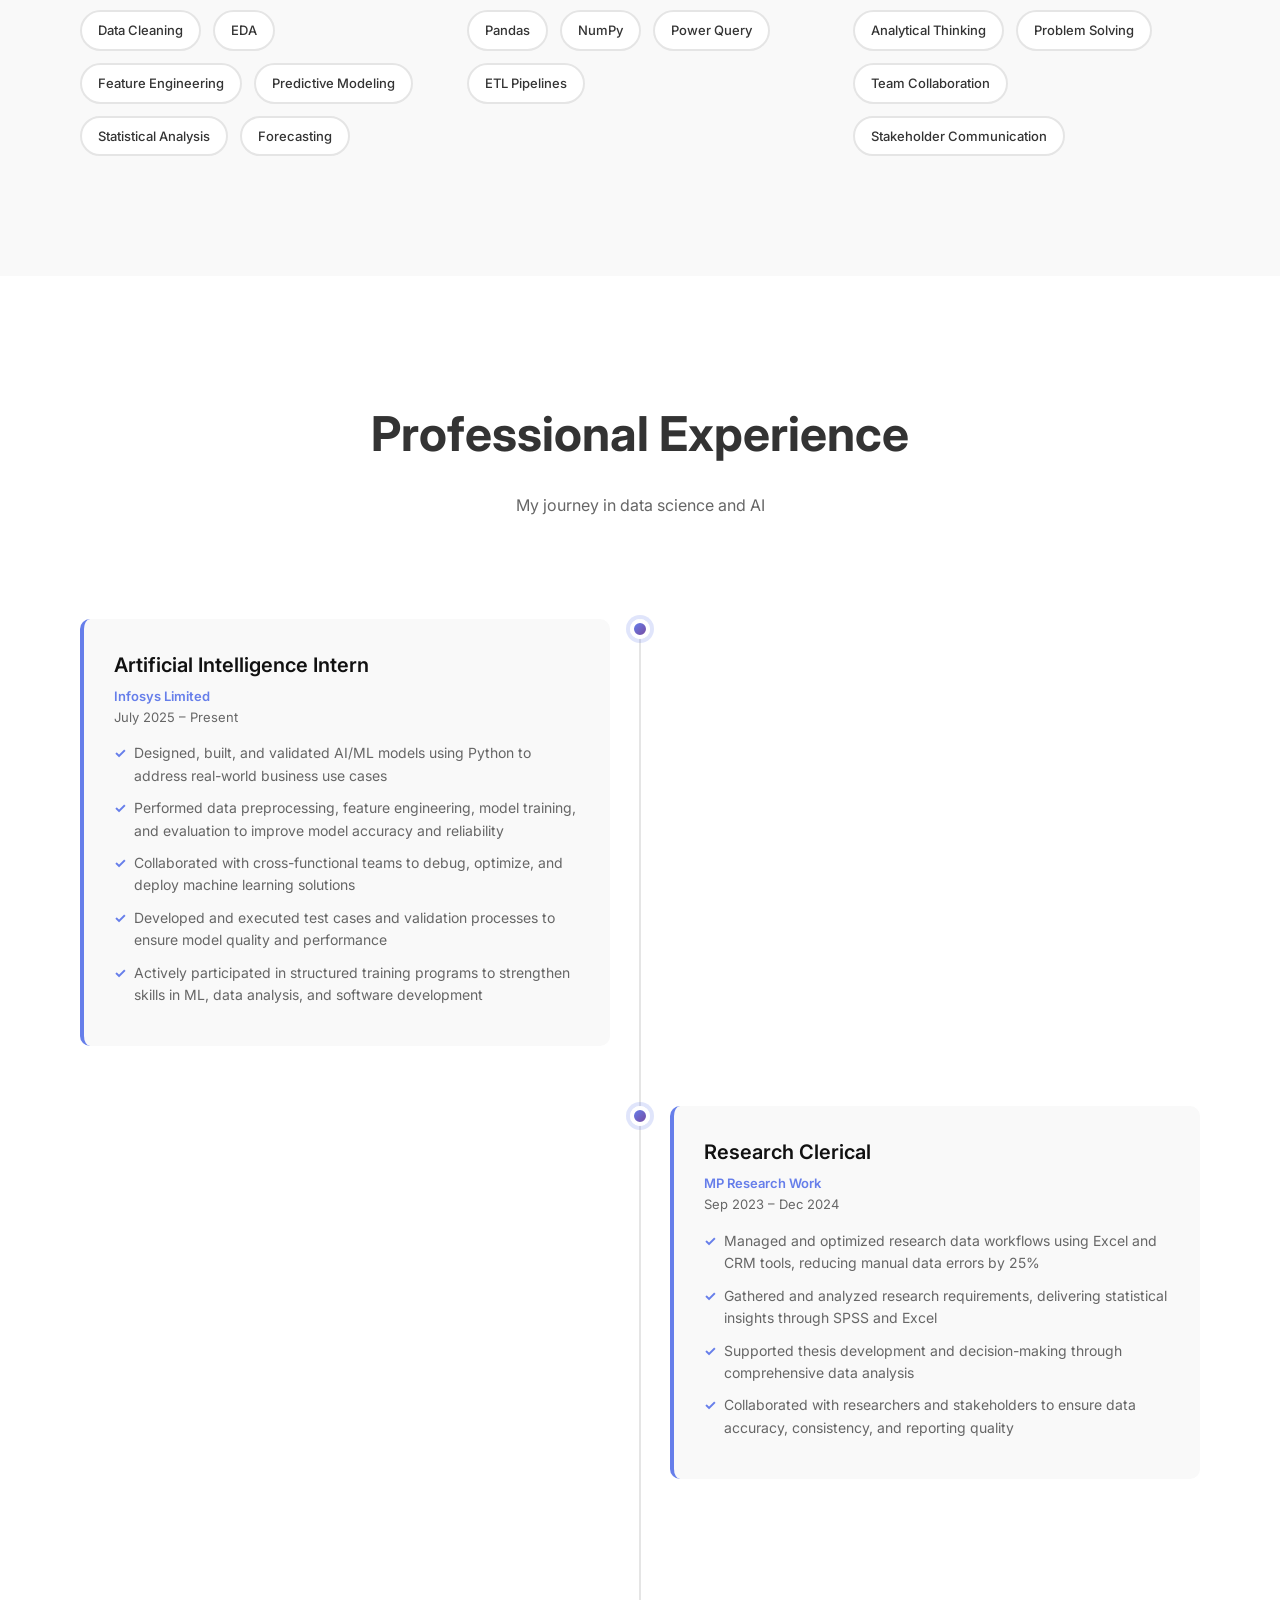
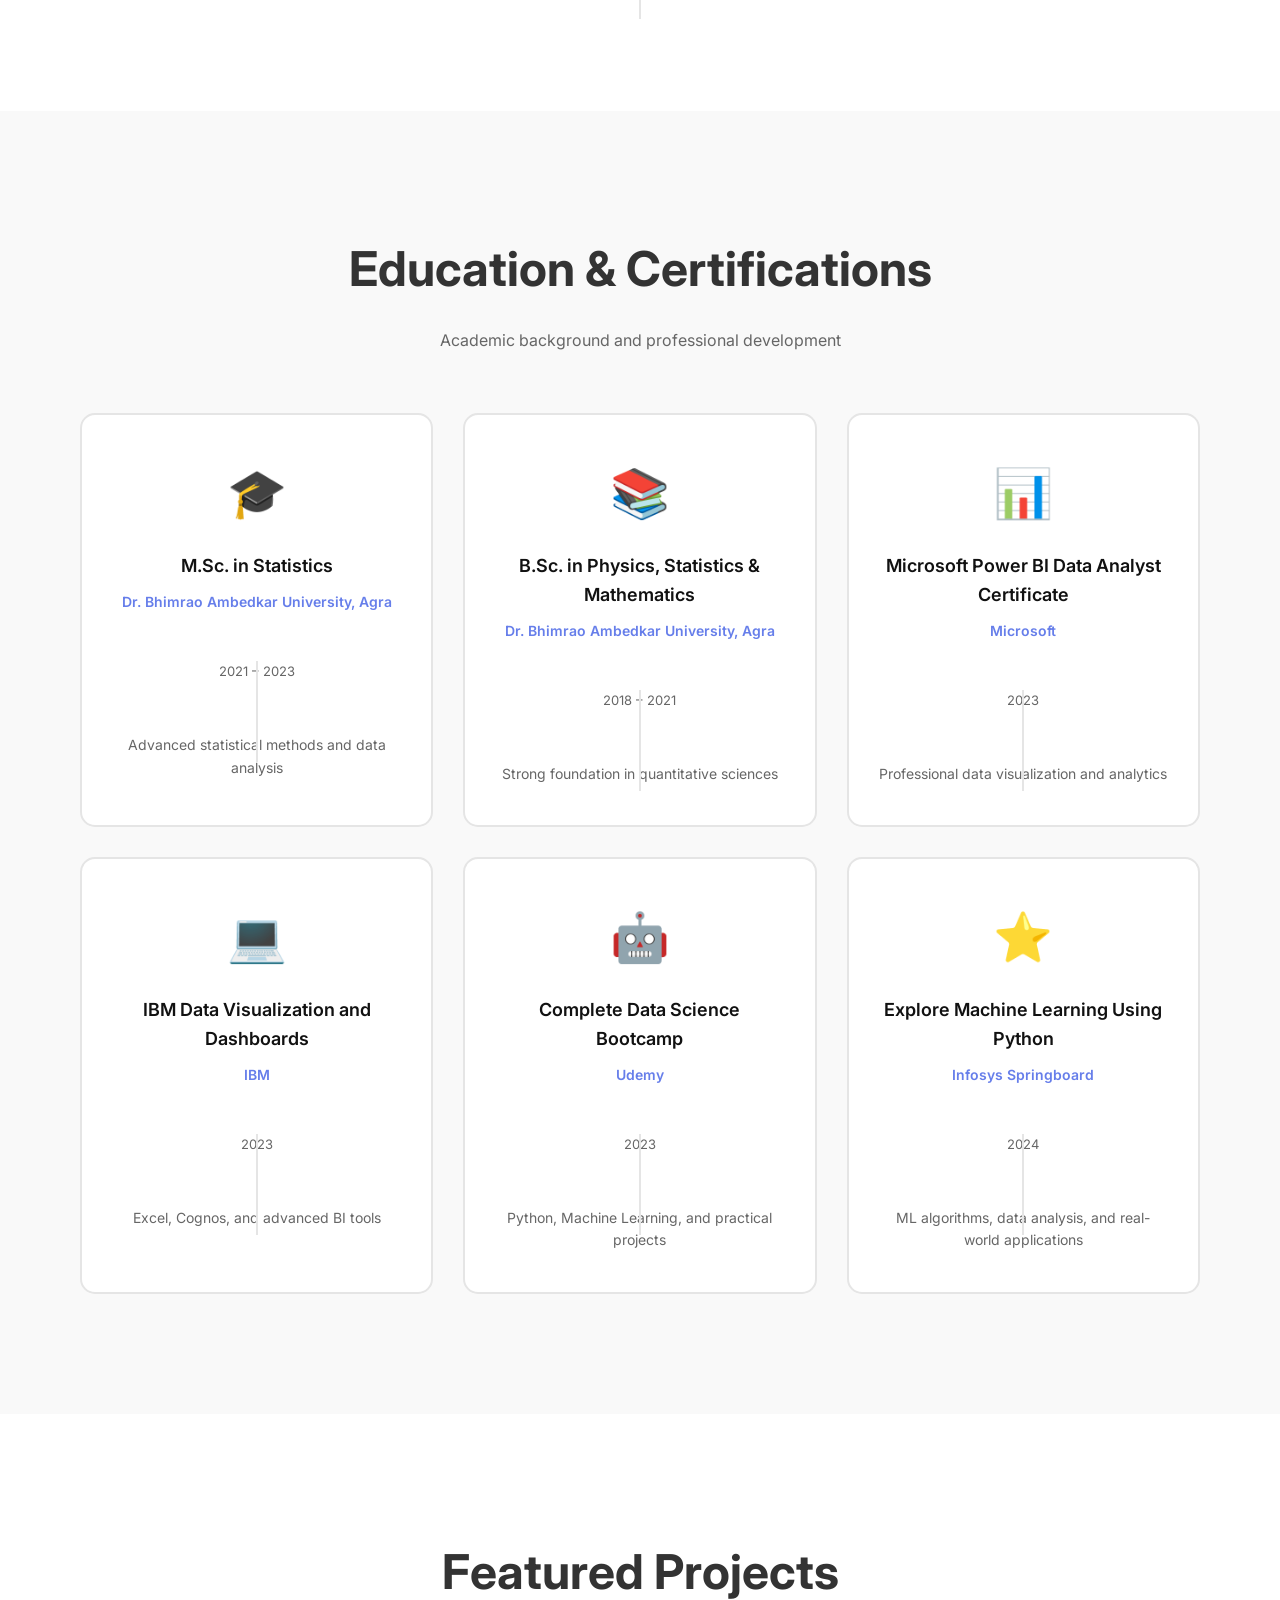
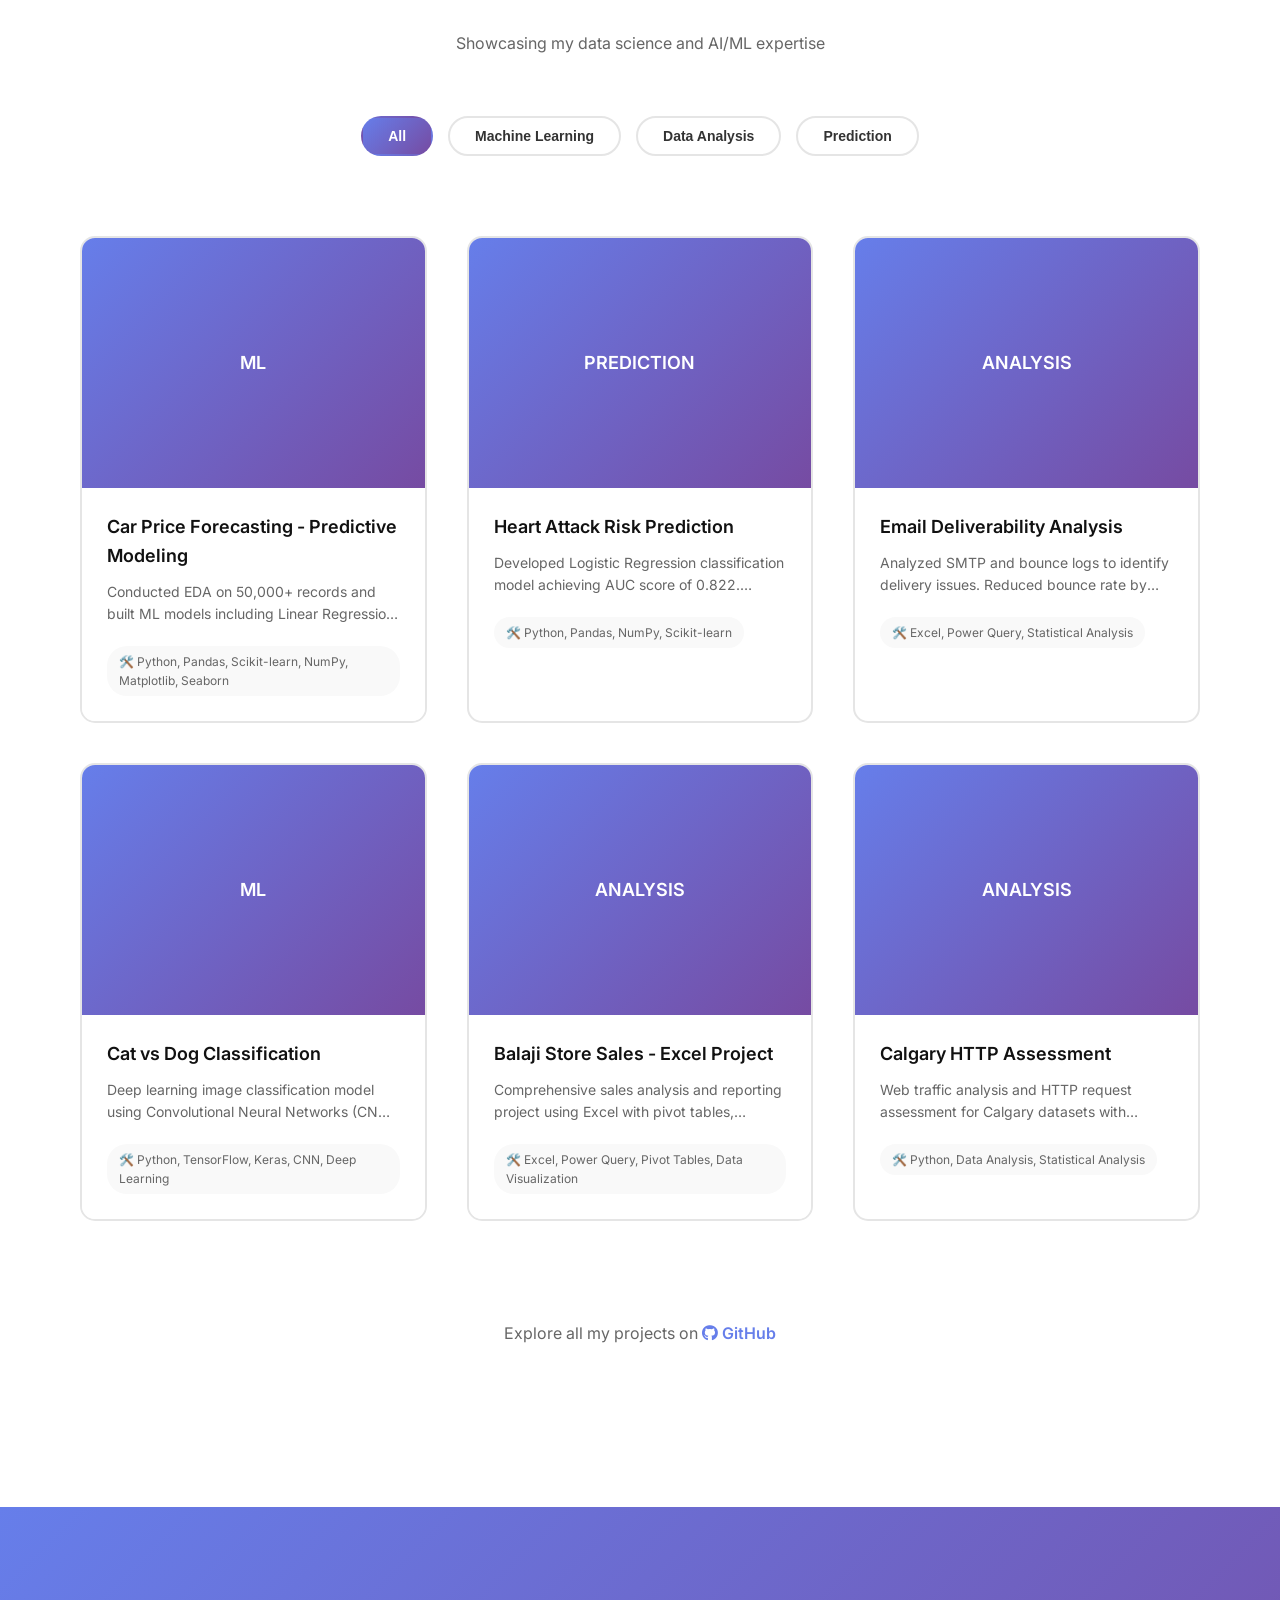
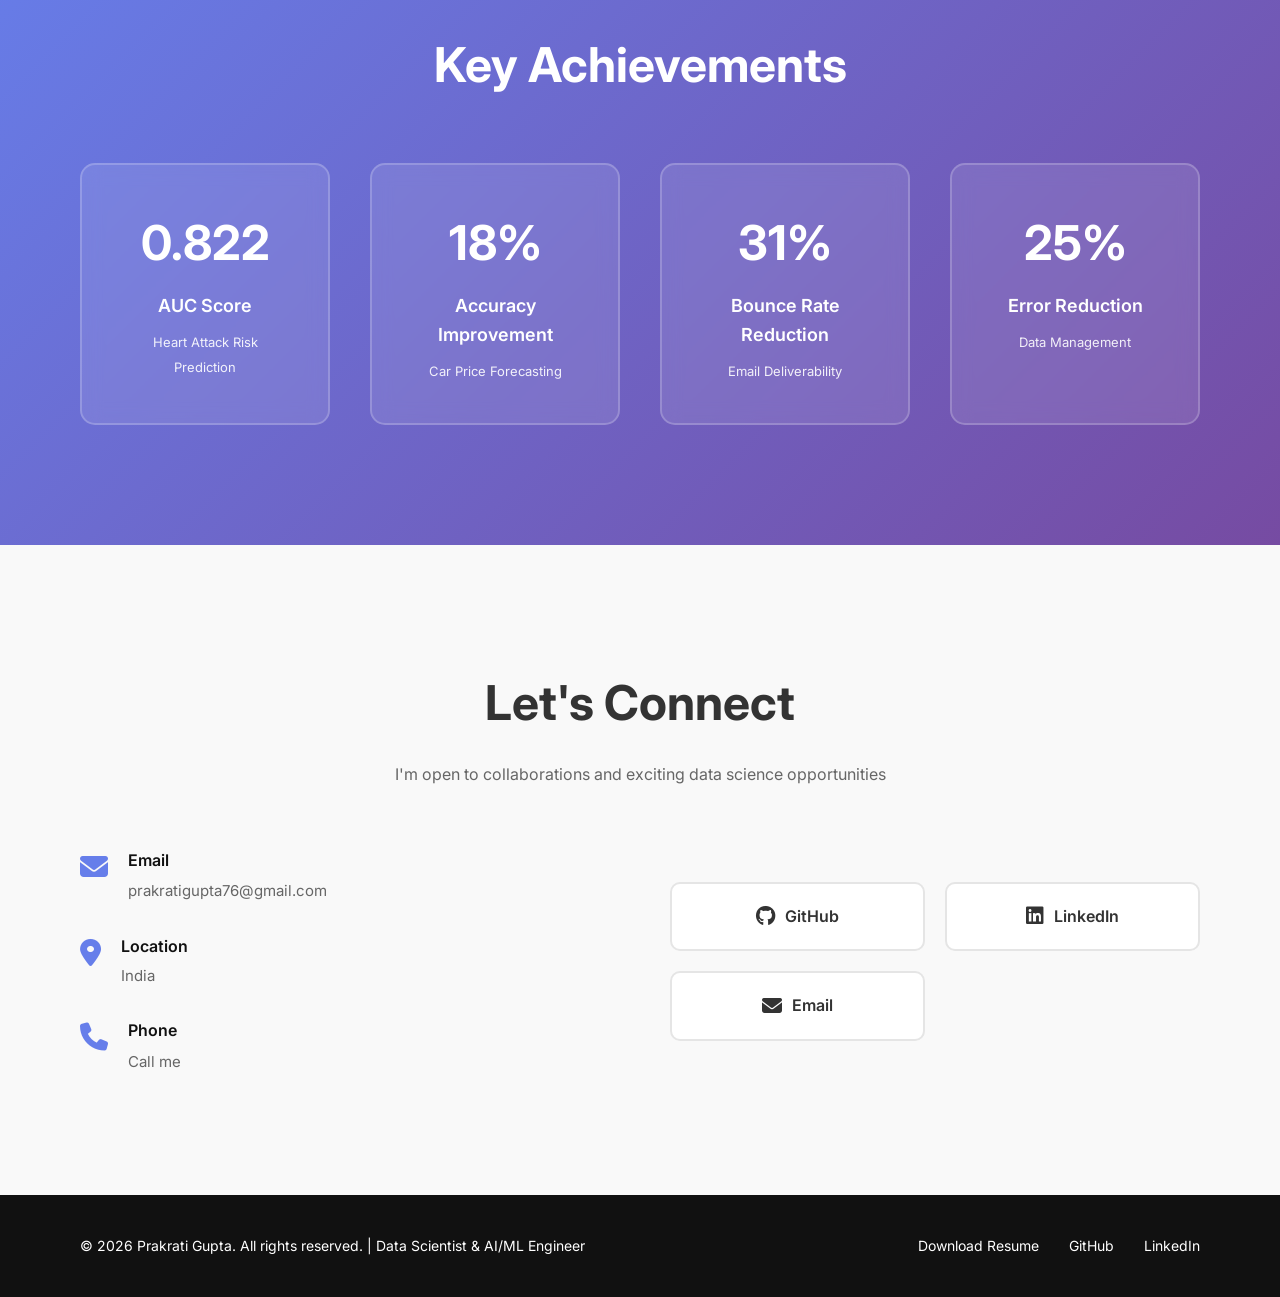
==== commit 20495ab5: "Initial portfolio upload" ====
--- a/index.html
+++ b/index.html
@@ -1,160 +1,361 @@
 <!DOCTYPE html>
 <html lang="en">
+
 <head>
     <meta charset="UTF-8">
     <meta name="viewport" content="width=device-width, initial-scale=1.0">
-    <title>Prakrati Portfolio</title>
-    <link rel="stylesheet" href="styles.css">
+    <title>Prakrati Gupta | Data Scientist & AI/ML Engineer</title>
+    <link rel="stylesheet" href="style.css">
+    <link href="https://fonts.googleapis.com/css2?family=Inter:wght@300;400;500;600;700&display=swap" rel="stylesheet">
+    <link rel="stylesheet" href="https://cdnjs.cloudflare.com/ajax/libs/font-awesome/6.4.0/css/all.min.css">
 </head>
+
 <body>
-    
-    <header>
-        <h1>Prakrati Gupta</h1>
-        <nav>
-            <a href="#home">Home</a>
-            <a href="#about">About</a>
-            <a href="#skills">Skills</a>
-            <a href="#experience">Experience</a>
-            <a href="#education">Education</a>
-            <a href="#projects">Projects</a>
-            <a href="#contact">Contact</a>
-        </nav>
-    </header>
-    <section id="home">
-        <h2>Welcome to My Portfolio</h2>
-        <p>Explore my journey, skills, and achievements in data analysis and beyond.</p>
-    </section>
-    <section id="about">
-        <h2>About Me</h2>
-        <p>
-            Hello! I am Prakrati Gupta, a <b>Data Analytics</b> Professional with a solid background in <b>Physics</b>, <b>Statistics</b>, and <b>Mathematics</b>. Skilled in analyzing complex data and delivering clear insights to support decision-making. Proficient in <b>Excel</b>, <b>PowerPoint</b>, and <b>SPSS</b>, with growing expertise in <b>Python</b>, <b>SQL</b>, and <b>data visualization tools</b>. Strong <b>communication</b> skills and a passion for using data to solve problems and create meaningful solutions. I am always eager to take on new challenges and contribute to impactful projects. Welcome to my portfolio!
-        </p>
-    </section>
-    <hr />
-<!-- Skills Section -->
-<section id="skills">
-    <h2>Skills</h2>
-    <ul class="skills-list">
-        <li>Data Analysis</li>
-        <li>Microsoft Excel</li>
-        <li>SQL</li>
-        <li>Python (Pandas, NumPy, Matplotlib)</li>
-        <li>SPSS</li>
-        <li>Statistical Methods</li>
-    </ul>
-</section>
-<hr />
-<!-- Education Section -->
-<section id="education">
-    <h2>Education</h2>
-    <ul class="education-list">
-        <li>
-            <h3>Master of Science in Statistics</h3>
-            <p>Dr. Bhimrao Ambedkar University</p>
-            <p>Year : [2021-2023]</p>
-        </li>
-        <li>
-            <h3>Bachelor of Science (Physics, Statistics, Math)</h3>
-            <p>Dr. Bhimrao Ambedkar University</p>
-            <p>Year : [2018-2021]</p>
-        </li>
-    </ul>
-</section>
-<hr />
-<section id = "experience">
-    <h2>Experience</h2>
-    <div class= "Experience">
-        <div class="job">
-            <h4>Research Clerical</h4>
-            <p><strong>WRIRK | 09/2023 – 12/2024</strong></p>
-            <ul>
-                <li>Managed confidential data and optimized research processes using **Microsoft Office** and **CRM systems**.</li>
-                <li>Conducted **data analysis for research theses**, applying statistical techniques like **regression analysis in SPSS**.</li>
-                <li>Cleaned and organized **large datasets in Excel**, presenting insights through **visual reports**.</li>
-                <li>Identified **key trends in survey data**, refining researchers’ hypotheses with data-driven insights.</li>
-                <li>Produced **high-quality documents**, ensuring accuracy through **plagiarism checks**.</li>
-            </ul>
-        </div>
-    </div>
-</section>
-<hr />
-<section id="projects">
-    <h2>My Projects</h2>
-    <div class="p-4">
-        I love to create things, and I'm always working on something new! You can view some of my favorite projects below.
-    </div>
-    <div class="project">
-        <h3>BALAJI STORE ANNUAL REPORT: INTERACTIVE EXCEL DASHBOARD</h3>
-        <img src="images/balaji project img.png" alt="Project Image">
-        <p class="project-description">
-            Developed an annual sales report for Balaji Store to help them analyze their marketing strategy and increase sales in upcoming years.
-        </p>
+
+    <!-- NAVBAR -->
+    <nav class="navbar">
+        <div class="logo">PG</div>
+        <ul>
+            <li><a href="#work">Projects</a></li>
+            <li><a href="#skills">Skills</a></li>
+            <li><a href="#experience">Experience</a></li>
+            <li><a href="#education">Education</a></li>
+            <li><a href="assets/Prakrati_Gupta_Resume.pdf" target="_blank" class="resume-link">Resume</a></li>
+            <li><a href="#contact">Contact</a></li>
+        </ul>
+        <button id="darkToggle">🌙</button>
+    </nav>
+
+    <!-- HERO SECTION -->
+    <section class="hero">
+        <div class="hero-content">
+            <h1>
+                Hi, I'm <span>Prakrati Gupta</span><br>
+                <span class="title-role">Data Scientist & AI/ML Engineer</span>
+                <!-- <span class="title-role">Data Analyst | Aspiring Data Scientist | AI/ML Enthusiast</span> -->
+            </h1>
+            <p>
+                Transforming raw data into actionable insights through advanced analytics and machine learning.
+                Passionate about building intelligent systems and driving data-informed decisions.
+            </p>
+            <div class="hero-cta">
+                <a href="#work" class="btn btn-primary">View My Work</a>
+                <a href="#contact" class="btn btn-secondary">Get In Touch</a>
+            </div>
+            <div class="hero-stats">
+                <div class="hero-stat">
+                    <h3>5+</h3>
+                    <p>Projects</p>
+                </div>
+                <div class="hero-stat">
+                    <h3>2+</h3>
+                    <p>Years Experience</p>
+                </div>
+                <div class="hero-stat">
+                    <h3>5+</h3>
+                    <p>Skills</p>
+                </div>
+            </div>
+        </div>
+        <div class="hero-visual">
+
+            <div class="gradient-glow"></div>
         
-        <div class="project-details">
-            <h4>Situation:</h4>
-            <p>Balaji Store needed a data-driven approach to refine its marketing strategy and boost sales.</p>
+            <img src="assets/prakrati.jpeg" 
+                 alt="Prakrati Gupta" 
+                 class="hero-image">
         
-            <h4>Task:</h4>
-            <p>Analyze the store's sales data, identify trends, and provide actionable insights for better targeting.</p>
-        
-            <h4>Actions:</h4>
-            <ul>
-                <li>Cleaned and prepared sales data using Excel functions to ensure accuracy.</li>
-                <li>Analyzed business issues using Pivot Tables, Slicers, and charts.</li>
-                <li>Designed an interactive Excel dashboard for effective data visualization.</li>
-            </ul>
-        
-            <h4>Results:</h4>
-            <p>Identified key audience segments and recommended targeted strategies for women aged 30-49, leading to improved ad performance on platforms like Amazon and Flipkart.</p>
-        </div>
-    </div>
-        
-        <div class="project">
-            <h3>HEART ATTACK RISK PREDICTION DATASET ANALYSIS</h3>
-            <p class="project-description">
-                Performed an in-depth analysis of heart attack risk factors using statistical techniques.
-            </p>
-        
-            <div class="project-details">
-                <h4>Situation:</h4>
-                <p>Healthcare professionals needed a data-driven approach to understand key factors influencing heart attack risks.</p>
-        
-                <h4>Task:</h4>
-                <p>Analyze heart disease data using statistical methods to uncover significant risk factors and build a predictive model.</p>
-        
-                <h4>Actions:</h4>
-                <ul>
-                    <li>Conducted descriptive analysis to summarize patient data</li>
-                    <li>Performed <b>ANOVA</b> and <b>Chi-Square tests</b>, identifying a significant association between exercise-induced angina and heart attack likelihood (**p < 0.001**).</li>
-                    <li>Applied <b>simple</b> and <b>multiple linear regression</b> to analyze relationships between **<b>age, resting blood pressure, and cholesterol</b> with heart attack risks.</li>
-                    <li>Developed a <b>logistic regression model</b> to predict heart attack probability based on chest pain type, sex, and age.</li>
-                </ul>
-        
-                <h4>Results:</h4>
-                <p>Discovered a strong association between chest pain type and heart attack risk. The logistic regression model achieved an AUC score of **0.822**, demonstrating high predictive accuracy.</p>
-                
-                <h4>Tools & Techniques Used</h4>
-                <ul>
-                    <li><strong>Python:</strong> Pandas, NumPy, SciPy for statistical analysis</li>
-                    <li><strong>Excel:</strong> Used to validate statistical results</li>
-                    <li><strong>Statistical Methods:</strong> ANOVA, Chi-Square Test, Regression Analysis, Logistic Regression</li>
-                </ul>
-            </div>
-
-        </div>
-        <!-- Repeat for other projects -->
-    </section>
-    <hr />
-    <section id="contact">
-        <h2>Contact</h2>
-        <p>You can reach out to me via email at: <a href="mailto:prakratigupta76@gmail.com">prakratigupta76@gmail.com</a></p>
-        
-    </section>
-    <footer>
-        <p>&copy; 2025 Prakrati Gupta. All Rights Reserved. | <a href="https://www.linkedin.com/in/prakratigupta76" target="_blank">LinkedIn Profile</a></p>
+        </div>
+    </section>
+
+    <!-- SKILLS SECTION -->
+    <section id="skills" class="skills">
+        <div class="container">
+            <h2>Technical Skills</h2>
+            <p class="section-subtitle">Technologies and tools I work with</p>
+            
+            <div class="skills-grid">
+                <div class="skill-category">
+                    <h3>Programming Languages</h3>
+                    <div class="skill-tags">
+                        <span class="skill-tag">Python</span>
+                        <span class="skill-tag">SQL</span>
+                        <span class="skill-tag">Core Java</span>
+                    </div>
+                </div>
+
+                <div class="skill-category">
+                    <h3>Data Analysis & Visualization</h3>
+                    <div class="skill-tags">
+                        <span class="skill-tag">Excel</span>
+                        <span class="skill-tag">Power BI</span>
+                        <span class="skill-tag">SPSS</span>
+                        <span class="skill-tag">Matplotlib</span>
+                        <span class="skill-tag">Seaborn</span>
+                    </div>
+                </div>
+
+                <div class="skill-category">
+                    <h3>Machine Learning</h3>
+                    <div class="skill-tags">
+                        <span class="skill-tag">Scikit-learn</span>
+                        <span class="skill-tag">Regression Models</span>
+                        <span class="skill-tag">Random Forest</span>
+                        <span class="skill-tag">Support Vector Machine</span>
+                        <span class="skill-tag">Logistic Regression</span>
+                    </div>
+                </div>
+
+                <div class="skill-category">
+                    <h3>Data Science Techniques</h3>
+                    <div class="skill-tags">
+                        <span class="skill-tag">Data Cleaning</span>
+                        <span class="skill-tag">EDA</span>
+                        <span class="skill-tag">Feature Engineering</span>
+                        <span class="skill-tag">Predictive Modeling</span>
+                        <span class="skill-tag">Statistical Analysis</span>
+                        <span class="skill-tag">Forecasting</span>
+                    </div>
+                </div>
+
+                <div class="skill-category">
+                    <h3>Libraries & Tools</h3>
+                    <div class="skill-tags">
+                        <span class="skill-tag">Pandas</span>
+                        <span class="skill-tag">NumPy</span>
+                        <span class="skill-tag">Power Query</span>
+                        <span class="skill-tag">ETL Pipelines</span>
+                    </div>
+                </div>
+
+                <div class="skill-category">
+                    <h3>Soft Skills</h3>
+                    <div class="skill-tags">
+                        <span class="skill-tag">Analytical Thinking</span>
+                        <span class="skill-tag">Problem Solving</span>
+                        <span class="skill-tag">Team Collaboration</span>
+                        <span class="skill-tag">Stakeholder Communication</span>
+                    </div>
+                </div>
+            </div>
+        </div>
+    </section>
+
+    <!-- EXPERIENCE SECTION -->
+    <section id="experience" class="experience">
+        <div class="container">
+            <h2>Professional Experience</h2>
+            <p class="section-subtitle">My journey in data science and AI</p>
+            
+            <div class="timeline">
+                <div class="timeline-item">
+                    <div class="timeline-marker"></div>
+                    <div class="timeline-content">
+                        <div class="timeline-header">
+                            <h3>Artificial Intelligence Intern</h3>
+                            <span class="company">Infosys Limited</span>
+                        </div>
+                        <p class="timeline-period">July 2025 – Present</p>
+                        <ul>
+                            <li>Designed, built, and validated AI/ML models using Python to address real-world business use cases</li>
+                            <li>Performed data preprocessing, feature engineering, model training, and evaluation to improve model accuracy and reliability</li>
+                            <li>Collaborated with cross-functional teams to debug, optimize, and deploy machine learning solutions</li>
+                            <li>Developed and executed test cases and validation processes to ensure model quality and performance</li>
+                            <li>Actively participated in structured training programs to strengthen skills in ML, data analysis, and software development</li>
+                        </ul>
+                    </div>
+                </div>
+
+                <div class="timeline-item">
+                    <div class="timeline-marker"></div>
+                    <div class="timeline-content">
+                        <div class="timeline-header">
+                            <h3>Research Clerical</h3>
+                            <span class="company">MP Research Work</span>
+                        </div>
+                        <p class="timeline-period">Sep 2023 – Dec 2024</p>
+                        <ul>
+                            <li>Managed and optimized research data workflows using Excel and CRM tools, reducing manual data errors by 25%</li>
+                            <li>Gathered and analyzed research requirements, delivering statistical insights through SPSS and Excel</li>
+                            <li>Supported thesis development and decision-making through comprehensive data analysis</li>
+                            <li>Collaborated with researchers and stakeholders to ensure data accuracy, consistency, and reporting quality</li>
+                        </ul>
+                    </div>
+                </div>
+            </div>
+        </div>
+    </section>
+
+    <!-- EDUCATION SECTION -->
+    <section id="education" class="education">
+        <div class="container">
+            <h2>Education & Certifications</h2>
+            <p class="section-subtitle">Academic background and professional development</p>
+            
+            <div class="education-grid">
+                <div class="education-card">
+                    <div class="education-icon">🎓</div>
+                    <h3>M.Sc. in Statistics</h3>
+                    <p class="institution">Dr. Bhimrao Ambedkar University, Agra</p>
+                    <p class="timeline">2021 – 2023</p>
+                    <p class="description">Advanced statistical methods and data analysis</p>
+                </div>
+
+                <div class="education-card">
+                    <div class="education-icon">📚</div>
+                    <h3>B.Sc. in Physics, Statistics & Mathematics</h3>
+                    <p class="institution">Dr. Bhimrao Ambedkar University, Agra</p>
+                    <p class="timeline">2018 – 2021</p>
+                    <p class="description">Strong foundation in quantitative sciences</p>
+                </div>
+
+                <div class="education-card">
+                    <div class="education-icon">📊</div>
+                    <h3>Microsoft Power BI Data Analyst Certificate</h3>
+                    <p class="institution">Microsoft</p>
+                    <p class="timeline">2023</p>
+                    <p class="description">Professional data visualization and analytics</p>
+                </div>
+
+                <div class="education-card">
+                    <div class="education-icon">💻</div>
+                    <h3>IBM Data Visualization and Dashboards</h3>
+                    <p class="institution">IBM</p>
+                    <p class="timeline">2023</p>
+                    <p class="description">Excel, Cognos, and advanced BI tools</p>
+                </div>
+
+                <div class="education-card">
+                    <div class="education-icon">🤖</div>
+                    <h3>Complete Data Science Bootcamp</h3>
+                    <p class="institution">Udemy</p>
+                    <p class="timeline">2023</p>
+                    <p class="description">Python, Machine Learning, and practical projects</p>
+                </div>
+
+                <div class="education-card">
+                    <div class="education-icon">⭐</div>
+                    <h3>Explore Machine Learning Using Python</h3>
+                    <p class="institution">Infosys Springboard</p>
+                    <p class="timeline">2024</p>
+                    <p class="description">ML algorithms, data analysis, and real-world applications</p>
+                </div>
+            </div>
+        </div>
+    </section>
+
+    <!-- PROJECTS SECTION -->
+    <section id="work" class="work">
+        <div class="container">
+            <h2>Featured Projects</h2>
+            <p class="section-subtitle">Showcasing my data science and AI/ML expertise</p>
+            
+            <div class="filters">
+                <button data-filter="all" class="active">All</button>
+                <button data-filter="ml">Machine Learning</button>
+                <button data-filter="analysis">Data Analysis</button>
+                <button data-filter="prediction">Prediction</button>
+            </div>
+
+            <div class="projects-grid" id="projectsGrid"></div>
+            
+            <div class="github-link">
+                <p>Explore all my projects on <a href="https://github.com/prakratigupta76" target="_blank"><i class="fab fa-github"></i> GitHub</a></p>
+            </div>
+        </div>
+    </section>
+
+    <!-- ACHIEVEMENTS SECTION -->
+    <section class="achievements">
+        <div class="container">
+            <h2>Key Achievements</h2>
+            <div class="achievements-grid">
+                <div class="achievement-card">
+                    <div class="achievement-number">0.822</div>
+                    <p>AUC Score</p>
+                    <small>Heart Attack Risk Prediction</small>
+                </div>
+                <div class="achievement-card">
+                    <div class="achievement-number">18%</div>
+                    <p>Accuracy Improvement</p>
+                    <small>Car Price Forecasting</small>
+                </div>
+                <div class="achievement-card">
+                    <div class="achievement-number">31%</div>
+                    <p>Bounce Rate Reduction</p>
+                    <small>Email Deliverability</small>
+                </div>
+                <div class="achievement-card">
+                    <div class="achievement-number">25%</div>
+                    <p>Error Reduction</p>
+                    <small>Data Management</small>
+                </div>
+            </div>
+        </div>
+    </section>
+
+    <!-- CONTACT SECTION -->
+    <section id="contact" class="contact">
+        <div class="container">
+            <h2>Let's Connect</h2>
+            <p class="section-subtitle">I'm open to collaborations and exciting data science opportunities</p>
+            
+            <div class="contact-content">
+                <div class="contact-info">
+                    <div class="contact-item">
+                        <i class="fas fa-envelope"></i>
+                        <div>
+                            <h3>Email</h3>
+                            <a href="mailto:prakratigupta76@gmail.com">prakratigupta76@gmail.com</a>
+                        </div>
+                    </div>
+                    <div class="contact-item">
+                        <i class="fas fa-map-marker-alt"></i>
+                        <div>
+                            <h3>Location</h3>
+                            <p>India</p>
+                        </div>
+                    </div>
+                    <div class="contact-item">
+                        <i class="fa-solid fa-phone"></i>
+                        <div> 
+                            <h3>Phone</h3> 
+                            <a href="tel:+918077021259">Call me</a>
+                        </div>
+                    </div>
+                </div>
+
+                <div class="contact-links">
+                    <a href="https://github.com/prakratigupta76" target="_blank" class="social-link">
+                        <i class="fab fa-github"></i> GitHub
+                    </a>
+                    <a href="https://linkedin.com/in/prakratigupta76" target="_blank" class="social-link">
+                        <i class="fab fa-linkedin"></i> LinkedIn
+                    </a>
+
+                    <a href="mailto:prakratigupta76@gmail.com" class="social-link">
+                        <i class="fas fa-envelope"></i> Email
+                    </a>
+                </div>
+            </div>
+        </div>
+    </section>
+
+    <!-- FOOTER -->
+    <footer class="footer">
+        <div class="container">
+            <p>&copy; 2026 Prakrati Gupta. All rights reserved. | Data Scientist & AI/ML Engineer</p>
+            <div class="footer-links">
+                <a href="assets/Prakrati_Gupta_Resume.pdf" target="_blank">Download Resume</a>
+                <a href="https://github.com/prakratigupta76" target="_blank">GitHub</a>
+                <a href="https://linkedin.com/in/prakratigupta76" target="_blank">LinkedIn</a>
+            </div>
+        </div>
     </footer>
-    
-    
-    
+
+    <script src="projects-data.js"></script>
+    <script src="script.js"></script>
+
 </body>
+
 </html>
--- a/style.css
+++ b/style.css
@@ -0,0 +1,1008 @@
+* {
+    margin: 0;
+    padding: 0;
+    box-sizing: border-box;
+}
+
+:root {
+    --primary: #111;
+    --secondary: #667eea;
+    --accent: #764ba2;
+    --light: #f9f9f9;
+    --border: #e5e5e5;
+    --text: #333;
+    --text-light: #666;
+}
+
+html {
+    scroll-behavior: smooth;
+}
+
+body {
+    font-family: 'Inter', sans-serif;
+    background: #ffffff;
+    color: var(--text);
+    line-height: 1.6;
+    overflow-x: hidden;
+}
+
+.container {
+    max-width: 1200px;
+    margin: 0 auto;
+    padding: 0 40px;
+}
+
+/* NAVBAR */
+.navbar {
+    display: flex;
+    justify-content: space-between;
+    align-items: center;
+    padding: 20px 80px;
+    position: sticky;
+    top: 0;
+    background: rgba(255, 255, 255, 0.98);
+    backdrop-filter: blur(10px);
+    border-bottom: 1px solid rgba(0, 0, 0, 0.05);
+    z-index: 100;
+    box-shadow: 0 2px 10px rgba(0, 0, 0, 0.05);
+}
+
+.navbar ul {
+    display: flex;
+    gap: 40px;
+    list-style: none;
+}
+
+.navbar a {
+    text-decoration: none;
+    color: var(--text);
+    font-weight: 500;
+    font-size: 14px;
+    transition: color 0.3s ease;
+}
+
+.navbar a:hover {
+    color: var(--secondary);
+}
+
+.logo {
+    font-weight: 700;
+    font-size: 24px;
+    background: linear-gradient(135deg, var(--secondary), var(--accent));
+    -webkit-background-clip: text;
+    -webkit-text-fill-color: transparent;
+    background-clip: text;
+}
+
+#darkToggle {
+    background: none;
+    border: none;
+    font-size: 20px;
+    cursor: pointer;
+    transition: transform 0.3s ease;
+}
+
+#darkToggle:hover {
+    transform: scale(1.1);
+}
+
+/* HERO SECTION */
+.hero {
+    display: grid;
+    grid-template-columns: 1fr 1fr;
+    gap: 60px;
+    align-items: center;
+    padding: 120px 80px;
+    background: linear-gradient(135deg, #f5f7fa 0%, #c3cfe2 100%);
+    min-height: 100vh;
+}
+
+.hero-content h1 {
+    font-size: 68px;
+    font-weight: 700;
+    line-height: 1.2;
+    margin-bottom: 30px;
+    color: var(--primary);
+}
+
+.hero-content h1 span {
+    background: linear-gradient(135deg, var(--secondary), var(--accent));
+    -webkit-background-clip: text;
+    -webkit-text-fill-color: transparent;
+    background-clip: text;
+}
+
+.title-role {
+    display: inline-block;
+    font-size: 32px;
+    font-weight: 600;
+    color: var(--secondary);
+    margin-top: 10px;
+}
+
+.hero-content p {
+    font-size: 18px;
+    color: var(--text-light);
+    margin-bottom: 40px;
+    max-width: 500px;
+    line-height: 1.8;
+}
+
+.hero-cta {
+    display: flex;
+    gap: 20px;
+    margin-bottom: 60px;
+}
+
+.btn {
+    display: inline-block;
+    padding: 15px 40px;
+    border-radius: 50px;
+    font-weight: 600;
+    text-decoration: none;
+    transition: all 0.3s ease;
+    border: 2px solid;
+    font-size: 15px;
+}
+
+.btn-primary {
+    background: linear-gradient(135deg, var(--secondary), var(--accent));
+    color: #fff;
+    border-color: transparent;
+}
+
+.btn-primary:hover {
+    transform: translateY(-3px);
+    box-shadow: 0 10px 30px rgba(102, 126, 234, 0.4);
+}
+
+.btn-secondary {
+    background: transparent;
+    color: var(--primary);
+    border-color: var(--primary);
+}
+
+.btn-secondary:hover {
+    background: var(--primary);
+    color: #fff;
+}
+
+.hero-stats {
+    display: flex;
+    gap: 40px;
+}
+
+.hero-stat {
+    text-align: center;
+}
+
+.hero-stat h3 {
+    font-size: 48px;
+    font-weight: 700;
+    background: linear-gradient(135deg, var(--secondary), var(--accent));
+    -webkit-background-clip: text;
+    -webkit-text-fill-color: transparent;
+    background-clip: text;
+}
+
+.hero-stat p {
+    font-size: 14px;
+    color: var(--text-light);
+}
+
+/* .hero-visual {
+    display: flex;
+    align-items: center;
+    justify-content: center;
+}
+
+
+.hero-image {
+    width: 320px;
+    height: 320px;
+    object-fit: cover;
+    border-radius: 50%;
+    border: 4px solid #6c63ff;
+    box-shadow: 0 10px 30px rgba(0,0,0,0.2);
+}
+
+.gradient-box {
+    width: 300px;
+    height: 300px;
+    border-radius: 20px;
+    background: linear-gradient(135deg, var(--secondary), var(--accent));
+    animation: float 6s ease-in-out infinite;
+    box-shadow: 0 30px 60px rgba(102, 126, 234, 0.3); */
+/* } */
+.hero-visual {
+    position: relative;
+    display: flex;
+    align-items: center;
+    justify-content: center;
+}
+
+/* Photo */
+
+.hero-image {
+    width: 340px;
+    height: 340px;
+    object-fit: cover;
+    border-radius: 50%;
+    border: 5px solid rgba(17, 32, 96, 0.4);
+    position: relative;
+    z-index: 2;
+    box-shadow: 0 20px 40px rgba(0,0,0,0.25);
+}
+
+/* Gradient Glow Background */
+
+.gradient-glow {
+    position: absolute;
+    width: 380px;
+    height: 380px;
+    background: radial-gradient(circle, var(--secondary), var(--accent));
+    border-radius: 50%;
+    filter: blur(60px);
+    opacity: 0.7;
+    animation: floatGlow 6s ease-in-out infinite;
+    z-index: 1;
+}
+@keyframes floatGlow {
+
+    0% {
+        transform: translateY(0px) scale(1);
+    }
+
+    50% {
+        transform: translateY(-15px) scale(1.05);
+    }
+
+    100% {
+        transform: translateY(0px) scale(1);
+    }
+
+}
+.hero-image:hover {
+    transform: scale(1.05);
+    transition: 0.4s ease;
+}
+
+@keyframes float {
+    0%, 100% {
+        transform: translateY(0px);
+    }
+    50% {
+        transform: translateY(-20px);
+    }
+}
+
+/* SKILLS SECTION */
+.skills {
+    padding: 120px 0;
+    background: var(--light);
+}
+
+.skills h2 {
+    font-size: 48px;
+    font-weight: 700;
+    margin-bottom: 20px;
+    text-align: center;
+}
+
+.section-subtitle {
+    text-align: center;
+    color: var(--text-light);
+    font-size: 16px;
+    margin-bottom: 60px;
+}
+
+.skills-grid {
+    display: grid;
+    grid-template-columns: repeat(auto-fit, minmax(300px, 1fr));
+    gap: 40px;
+    margin-top: 40px;
+}
+
+.skill-category h3 {
+    font-size: 18px;
+    font-weight: 600;
+    margin-bottom: 20px;
+    color: var(--primary);
+}
+
+.skill-tags {
+    display: flex;
+    flex-wrap: wrap;
+    gap: 12px;
+}
+
+.skill-tag {
+    display: inline-block;
+    padding: 8px 16px;
+    background: #fff;
+    border: 2px solid var(--border);
+    border-radius: 25px;
+    font-size: 13px;
+    font-weight: 500;
+    color: var(--text);
+    transition: all 0.3s ease;
+}
+
+.skill-tag:hover {
+    border-color: var(--secondary);
+    color: var(--secondary);
+    background: rgba(102, 126, 234, 0.1);
+    transform: translateY(-2px);
+}
+
+/* EXPERIENCE SECTION */
+.experience {
+    padding: 120px 0;
+}
+
+.experience h2 {
+    font-size: 48px;
+    font-weight: 700;
+    margin-bottom: 20px;
+    text-align: center;
+}
+
+.timeline {
+    position: relative;
+    padding: 40px 0;
+}
+
+.timeline::before {
+    content: '';
+    position: absolute;
+    left: 50%;
+    transform: translateX(-50%);
+    width: 2px;
+    height: 100%;
+    background: var(--border);
+}
+
+.timeline-item {
+    display: grid;
+    grid-template-columns: 1fr 1fr;
+    gap: 60px;
+    margin-bottom: 60px;
+    position: relative;
+}
+
+.timeline-item:nth-child(even) {
+    direction: rtl;
+}
+
+.timeline-item:nth-child(even) .timeline-content {
+    direction: ltr;
+}
+
+.timeline-marker {
+    position: absolute;
+    left: 50%;
+    transform: translateX(-50%);
+    width: 20px;
+    height: 20px;
+    background: linear-gradient(135deg, var(--secondary), var(--accent));
+    border-radius: 50%;
+    border: 4px solid #fff;
+    top: 0;
+    box-shadow: 0 0 0 4px rgba(102, 126, 234, 0.2);
+}
+
+.timeline-content {
+    background: var(--light);
+    padding: 30px;
+    border-radius: 10px;
+    border-left: 4px solid var(--secondary);
+}
+
+.timeline-header h3 {
+    font-size: 20px;
+    font-weight: 600;
+    color: var(--primary);
+    margin-bottom: 5px;
+}
+
+.company {
+    color: var(--secondary);
+    font-weight: 600;
+}
+
+.timeline-period {
+    font-size: 13px;
+    color: var(--text-light);
+    margin-bottom: 15px;
+}
+
+.timeline-content ul {
+    list-style: none;
+    padding-left: 0;
+}
+
+.timeline-content li {
+    font-size: 14px;
+    color: var(--text-light);
+    margin-bottom: 10px;
+    padding-left: 20px;
+    position: relative;
+}
+
+.timeline-content li:before {
+    content: '✓';
+    position: absolute;
+    left: 0;
+    color: var(--secondary);
+    font-weight: bold;
+}
+
+/* EDUCATION SECTION */
+.education {
+    padding: 120px 0;
+    background: var(--light);
+}
+
+.education h2 {
+    font-size: 48px;
+    font-weight: 700;
+    margin-bottom: 20px;
+    text-align: center;
+}
+
+.education-grid {
+    display: grid;
+    grid-template-columns: repeat(auto-fit, minmax(300px, 1fr));
+    gap: 30px;
+    margin-top: 60px;
+}
+
+.education-card {
+    background: #fff;
+    padding: 40px 30px;
+    border-radius: 15px;
+    text-align: center;
+    border: 2px solid var(--border);
+    transition: all 0.3s ease;
+}
+
+.education-card:hover {
+    transform: translateY(-10px);
+    border-color: var(--secondary);
+    box-shadow: 0 20px 40px rgba(102, 126, 234, 0.2);
+}
+
+.education-icon {
+    font-size: 48px;
+    margin-bottom: 20px;
+}
+
+.education-card h3 {
+    font-size: 18px;
+    font-weight: 600;
+    margin-bottom: 10px;
+    color: var(--primary);
+}
+
+.institution {
+    font-size: 14px;
+    color: var(--secondary);
+    font-weight: 600;
+    margin-bottom: 8px;
+}
+
+.timeline {
+    font-size: 13px;
+    color: var(--text-light);
+    margin-bottom: 12px;
+}
+
+.description {
+    font-size: 14px;
+    color: var(--text-light);
+}
+
+/* PROJECTS SECTION */
+.work {
+    padding: 120px 0;
+}
+
+.work h2 {
+    font-size: 48px;
+    font-weight: 700;
+    margin-bottom: 20px;
+    text-align: center;
+}
+
+.filters {
+    display: flex;
+    gap: 15px;
+    margin-bottom: 80px;
+    justify-content: center;
+    flex-wrap: wrap;
+}
+
+.filters button {
+    padding: 10px 25px;
+    border: 2px solid var(--border);
+    background: transparent;
+    color: var(--text);
+    border-radius: 25px;
+    font-weight: 600;
+    cursor: pointer;
+    transition: all 0.3s ease;
+    font-size: 14px;
+}
+
+.filters button:hover,
+.filters button.active {
+    background: linear-gradient(135deg, var(--secondary), var(--accent));
+    color: #fff;
+    border-color: transparent;
+}
+
+.projects-grid {
+    display: grid;
+    grid-template-columns: repeat(auto-fit, minmax(320px, 1fr));
+    gap: 40px;
+    margin-bottom: 60px;
+}
+
+.project {
+    border-radius: 15px;
+    overflow: hidden;
+    cursor: pointer;
+    transition: all 0.4s ease;
+    position: relative;
+    background: #fff;
+    border: 2px solid var(--border);
+}
+
+.project:hover {
+    transform: translateY(-12px);
+    box-shadow: 0 30px 60px rgba(102, 126, 234, 0.2);
+    border-color: var(--secondary);
+}
+
+.project-link {
+    text-decoration: none;
+    color: inherit;
+    display: block;
+}
+
+.project img {
+    width: 100%;
+    height: 250px;
+    object-fit: cover;
+    display: block;
+}
+
+.project-placeholder {
+    width: 100%;
+    height: 250px;
+    background: linear-gradient(135deg, var(--secondary), var(--accent));
+    display: flex;
+    align-items: center;
+    justify-content: center;
+    color: #fff;
+    font-size: 18px;
+    font-weight: 600;
+}
+
+.project-info {
+    padding: 25px;
+    background: #fff;
+}
+
+.project-info h3 {
+    margin: 0 0 10px 0;
+    font-size: 18px;
+    font-weight: 600;
+    color: var(--primary);
+}
+
+.project-info p {
+    margin: 0 0 12px 0;
+    font-size: 14px;
+    color: var(--text-light);
+    display: -webkit-box;
+    -webkit-line-clamp: 2;
+    -webkit-box-orient: vertical;
+    overflow: hidden;
+}
+
+.project-info .tools {
+    margin-top: 8px;
+}
+
+.stars {
+    display: inline-block;
+    font-size: 12px;
+    background: var(--light);
+    padding: 6px 12px;
+    border-radius: 20px;
+    color: var(--text-light);
+}
+
+.tools {
+    display: inline-block;
+    font-size: 12px;
+    background: var(--light);
+    padding: 6px 12px;
+    border-radius: 20px;
+    color: var(--text-light);
+    margin-top: 8px;
+}
+
+body.dark .tools {
+    background: #333;
+    color: #ccc;
+}
+
+.github-link {
+    text-align: center;
+    padding: 40px;
+}
+
+.github-link p {
+    font-size: 16px;
+    color: var(--text-light);
+}
+
+.github-link a {
+    color: var(--secondary);
+    font-weight: 600;
+    text-decoration: none;
+    transition: all 0.3s ease;
+}
+
+.github-link a:hover {
+    color: var(--accent);
+}
+
+/* ACHIEVEMENTS SECTION */
+.achievements {
+    padding: 120px 0;
+    background: linear-gradient(135deg, var(--secondary), var(--accent));
+    color: #fff;
+}
+
+.achievements h2 {
+    font-size: 48px;
+    font-weight: 700;
+    margin-bottom: 60px;
+    text-align: center;
+    color: #fff;
+}
+
+.achievements-grid {
+    display: grid;
+    grid-template-columns: repeat(auto-fit, minmax(250px, 1fr));
+    gap: 40px;
+}
+
+.achievement-card {
+    text-align: center;
+    padding: 40px;
+    background: rgba(255, 255, 255, 0.1);
+    border-radius: 15px;
+    border: 2px solid rgba(255, 255, 255, 0.2);
+    backdrop-filter: blur(10px);
+    transition: all 0.3s ease;
+}
+
+.achievement-card:hover {
+    background: rgba(255, 255, 255, 0.15);
+    transform: translateY(-5px);
+}
+
+.achievement-number {
+    font-size: 48px;
+    font-weight: 700;
+    margin-bottom: 10px;
+}
+
+.achievement-card p {
+    font-size: 18px;
+    font-weight: 600;
+    margin-bottom: 8px;
+}
+
+.achievement-card small {
+    font-size: 13px;
+    opacity: 0.9;
+}
+
+/* CONTACT SECTION */
+.contact {
+    padding: 120px 0;
+    background: var(--light);
+}
+
+.contact h2 {
+    font-size: 48px;
+    font-weight: 700;
+    margin-bottom: 20px;
+    text-align: center;
+}
+
+.contact-content {
+    display: grid;
+    grid-template-columns: 1fr 1fr;
+    gap: 60px;
+    margin-top: 60px;
+    align-items: center;
+}
+
+.contact-info {
+    display: flex;
+    flex-direction: column;
+    gap: 30px;
+}
+
+.contact-item {
+    display: flex;
+    gap: 20px;
+    align-items: flex-start;
+}
+
+.contact-item i {
+    font-size: 28px;
+    color: var(--secondary);
+    margin-top: 5px;
+}
+
+.contact-item h3 {
+    font-size: 16px;
+    font-weight: 600;
+    margin-bottom: 5px;
+    color: var(--primary);
+}
+
+.contact-item a,
+.contact-item p {
+    color: var(--text-light);
+    text-decoration: none;
+    font-size: 15px;
+    transition: color 0.3s ease;
+}
+
+.contact-item a:hover {
+    color: var(--secondary);
+}
+
+.contact-links {
+    display: grid;
+    grid-template-columns: repeat(2, 1fr);
+    gap: 20px;
+}
+
+.social-link {
+    display: flex;
+    align-items: center;
+    justify-content: center;
+    gap: 10px;
+    padding: 20px;
+    background: #fff;
+    border: 2px solid var(--border);
+    border-radius: 10px;
+    text-decoration: none;
+    color: var(--text);
+    font-weight: 600;
+    transition: all 0.3s ease;
+}
+
+.social-link:hover {
+    background: linear-gradient(135deg, var(--secondary), var(--accent));
+    color: #fff;
+    border-color: transparent;
+    transform: translateY(-3px);
+}
+
+.social-link i {
+    font-size: 20px;
+}
+
+/* FOOTER */
+.footer {
+    background: var(--primary);
+    color: #fff;
+    padding: 40px 0;
+    text-align: center;
+}
+
+.footer .container {
+    display: flex;
+    justify-content: space-between;
+    align-items: center;
+}
+
+.footer p {
+    font-size: 14px;
+}
+
+.footer-links {
+    display: flex;
+    gap: 30px;
+}
+
+.footer-links a {
+    color: #fff;
+    text-decoration: none;
+    font-size: 14px;
+    transition: color 0.3s ease;
+}
+
+.footer-links a:hover {
+    color: var(--secondary);
+}
+
+/* ANIMATIONS */
+@keyframes fadeIn {
+    from {
+        opacity: 0;
+        transform: translateY(20px);
+    }
+    to {
+        opacity: 1;
+        transform: translateY(0);
+    }
+}
+
+/* DARK MODE */
+body.dark {
+    background: #0a0a0a;
+    color: #fff;
+}
+
+body.dark .navbar {
+    background: rgba(10, 10, 10, 0.98);
+    border-bottom-color: rgba(255, 255, 255, 0.1);
+}
+
+body.dark .navbar a {
+    color: #fff;
+}
+
+body.dark .hero {
+    background: linear-gradient(135deg, #1a1a1a, #2d2d2d);
+}
+
+body.dark .skill-tag {
+    background: #1a1a1a;
+    border-color: #444;
+    color: #fff;
+}
+
+body.dark .timeline-content {
+    background: #1a1a1a;
+    border-color: var(--secondary);
+}
+
+body.dark .education-card {
+    background: #1a1a1a;
+    border-color: #444;
+}
+
+body.dark .project {
+    background: #1a1a1a;
+    border-color: #444;
+}
+
+body.dark .contact {
+    background: #1a1a1a;
+}
+
+body.dark .social-link {
+    background: #1a1a1a;
+    border-color: #444;
+    color: #fff;
+}
+
+/* RESPONSIVE */
+@media (max-width: 1024px) {
+    .timeline::before {
+        left: 20px;
+    }
+
+    .timeline-item {
+        grid-template-columns: 1fr;
+        gap: 0;
+        padding-left: 60px;
+    }
+
+    .timeline-item:nth-child(even) {
+        direction: ltr;
+    }
+
+    .timeline-marker {
+        left: 20px;
+    }
+
+    .contact-content {
+        grid-template-columns: 1fr;
+    }
+
+    .footer .container {
+        flex-direction: column;
+        gap: 20px;
+    }
+}
+
+@media (max-width: 768px) {
+    .navbar {
+        padding: 15px 30px;
+        flex-wrap: wrap;
+        gap: 15px;
+    }
+
+    .navbar ul {
+        gap: 20px;
+        font-size: 12px;
+    }
+
+    .hero {
+        grid-template-columns: 1fr;
+        padding: 60px 30px;
+    }
+
+    .hero-content h1 {
+        font-size: 42px;
+    }
+
+    .title-role {
+        font-size: 24px;
+    }
+
+    .hero-stats {
+        gap: 20px;
+    }
+
+    .hero-visual {
+        display: none;
+    }
+
+    .container {
+        padding: 0 20px;
+    }
+
+    .skills-grid,
+    .education-grid,
+    .projects-grid {
+        grid-template-columns: 1fr;
+    }
+
+    .work h2,
+    .skills h2,
+    .education h2,
+    .achievements h2,
+    .contact h2 {
+        font-size: 32px;
+    }
+
+    .contact-links {
+        grid-template-columns: 1fr;
+    }
+}
+
+.phone-wrapper{
+    position:relative;
+}
+
+.phone-tooltip{
+    position:absolute;
+    bottom:-30px;
+    left:50%;
+    transform:translateX(-50%);
+    background:#333;
+    color:white;
+    padding:5px 10px;
+    border-radius:6px;
+    font-size:12px;
+    opacity:0;
+    transition:0.3s;
+}
+
+.phone-wrapper:hover .phone-tooltip{
+    opacity:1;
+}
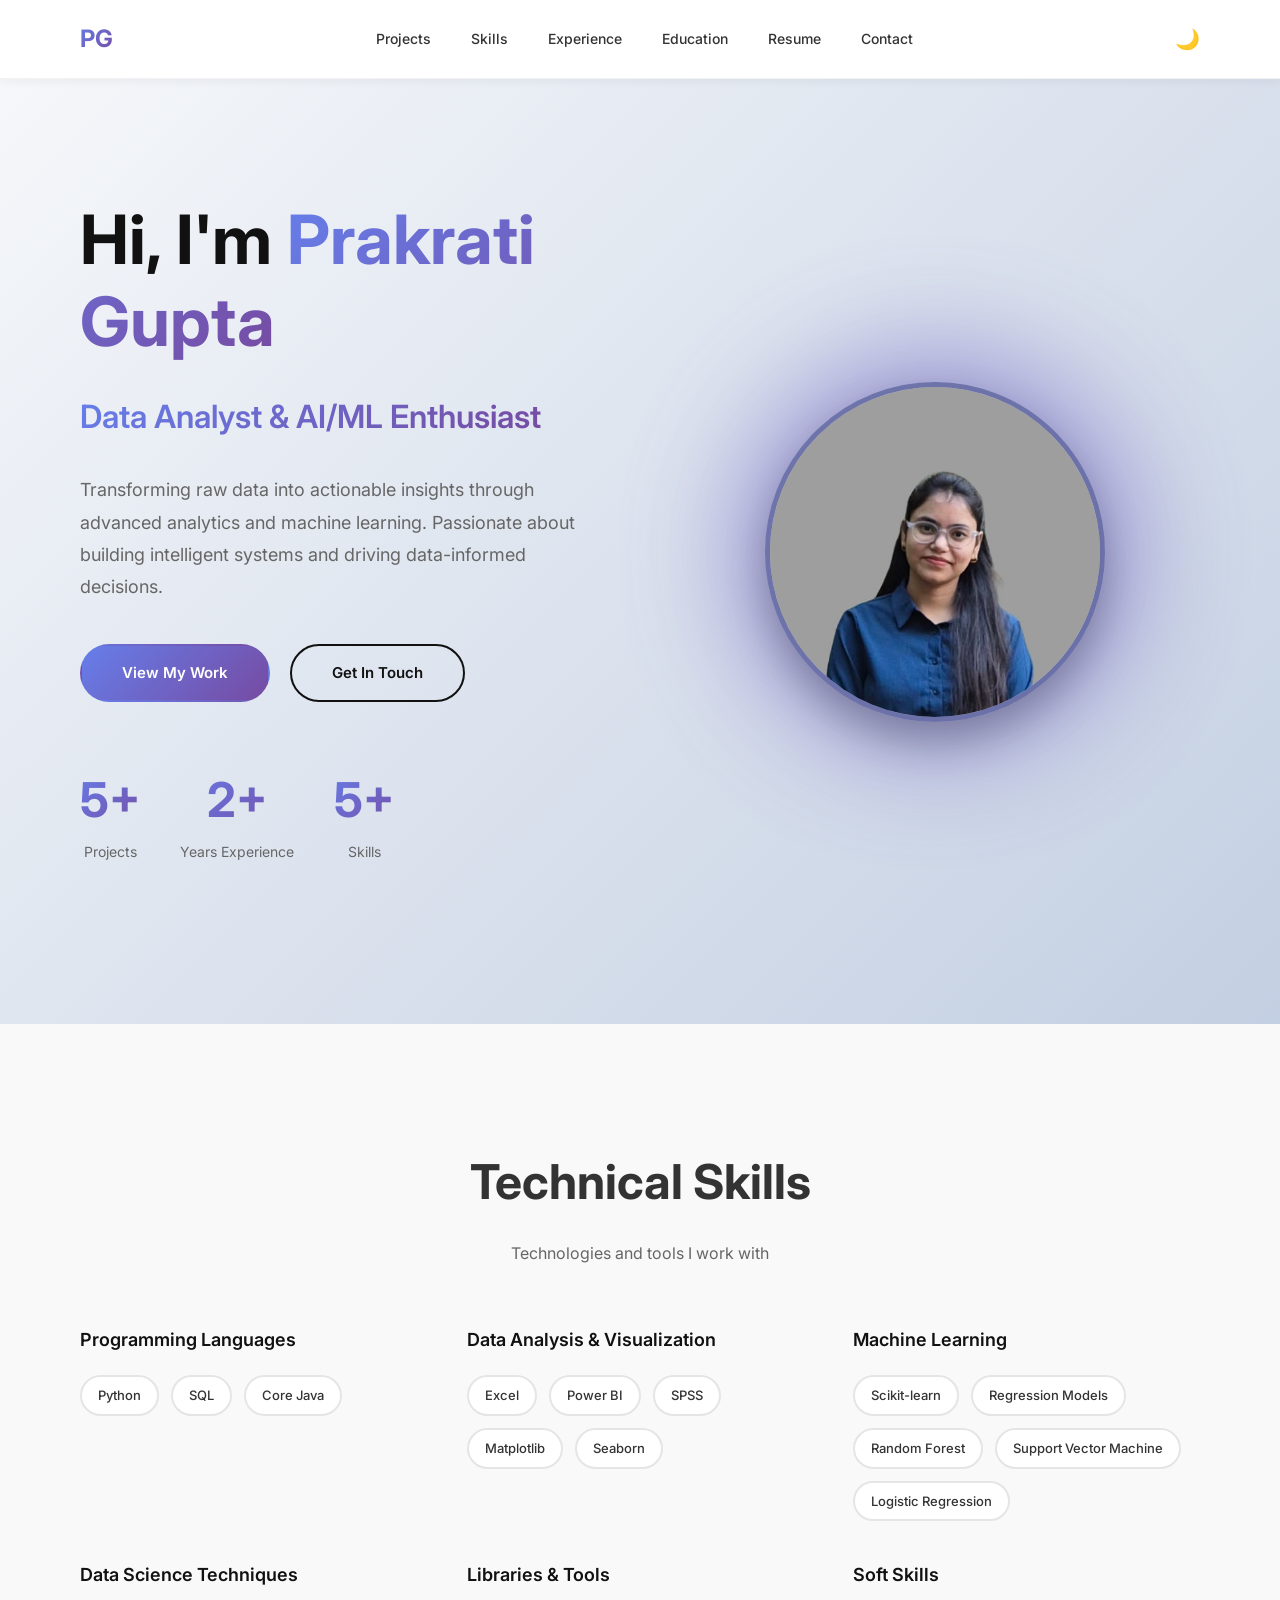
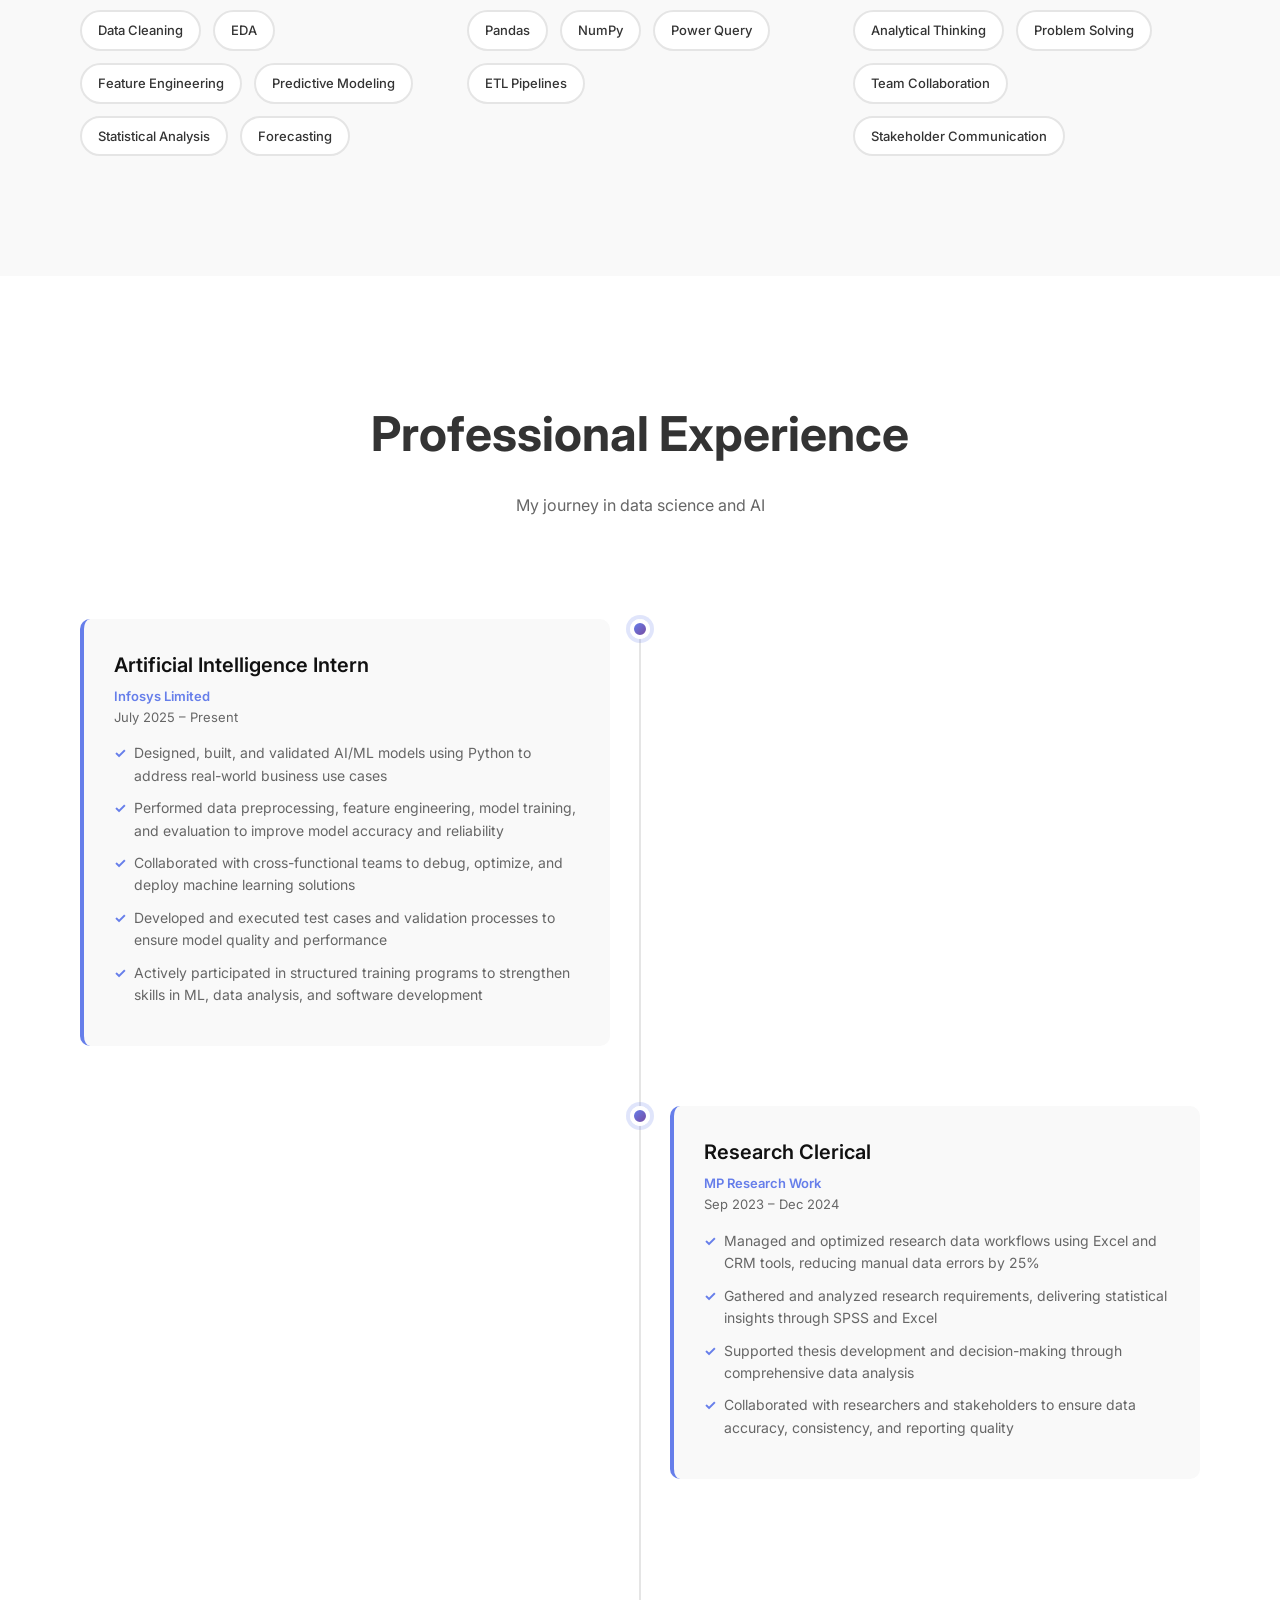
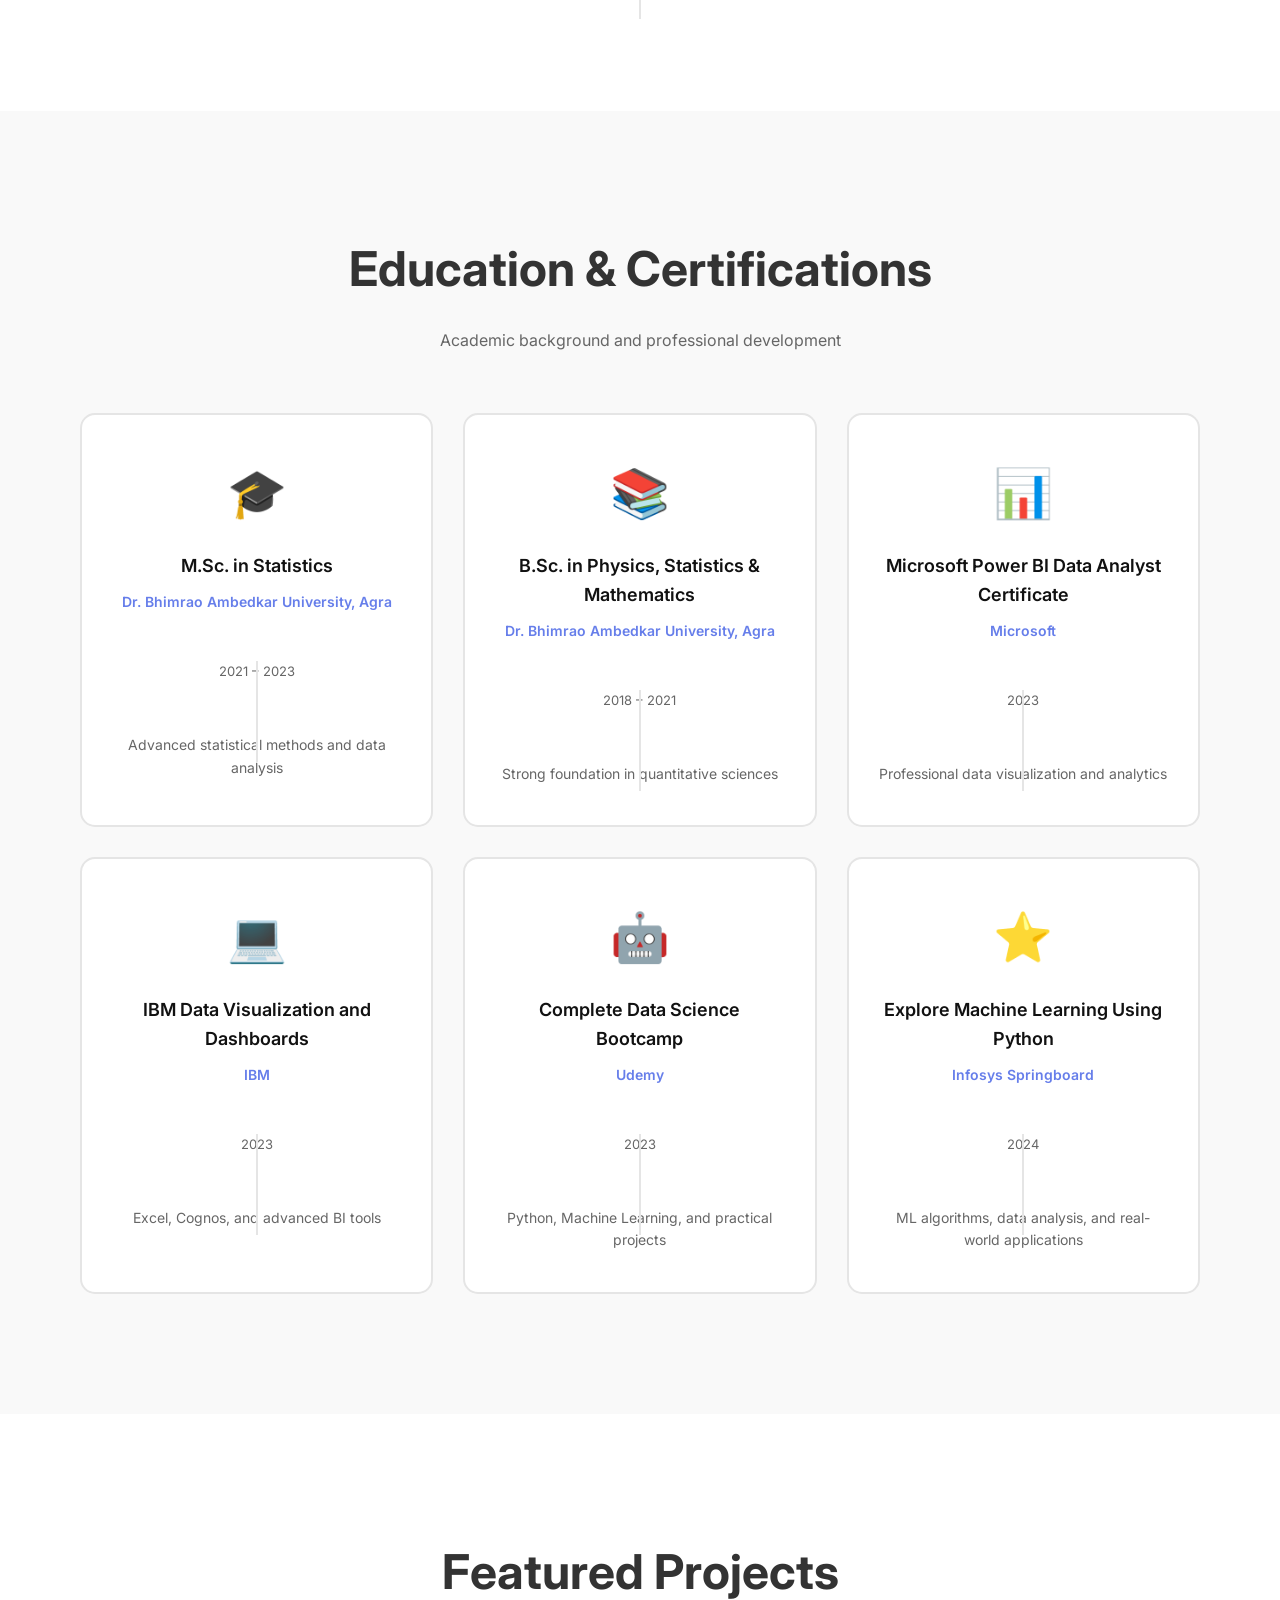
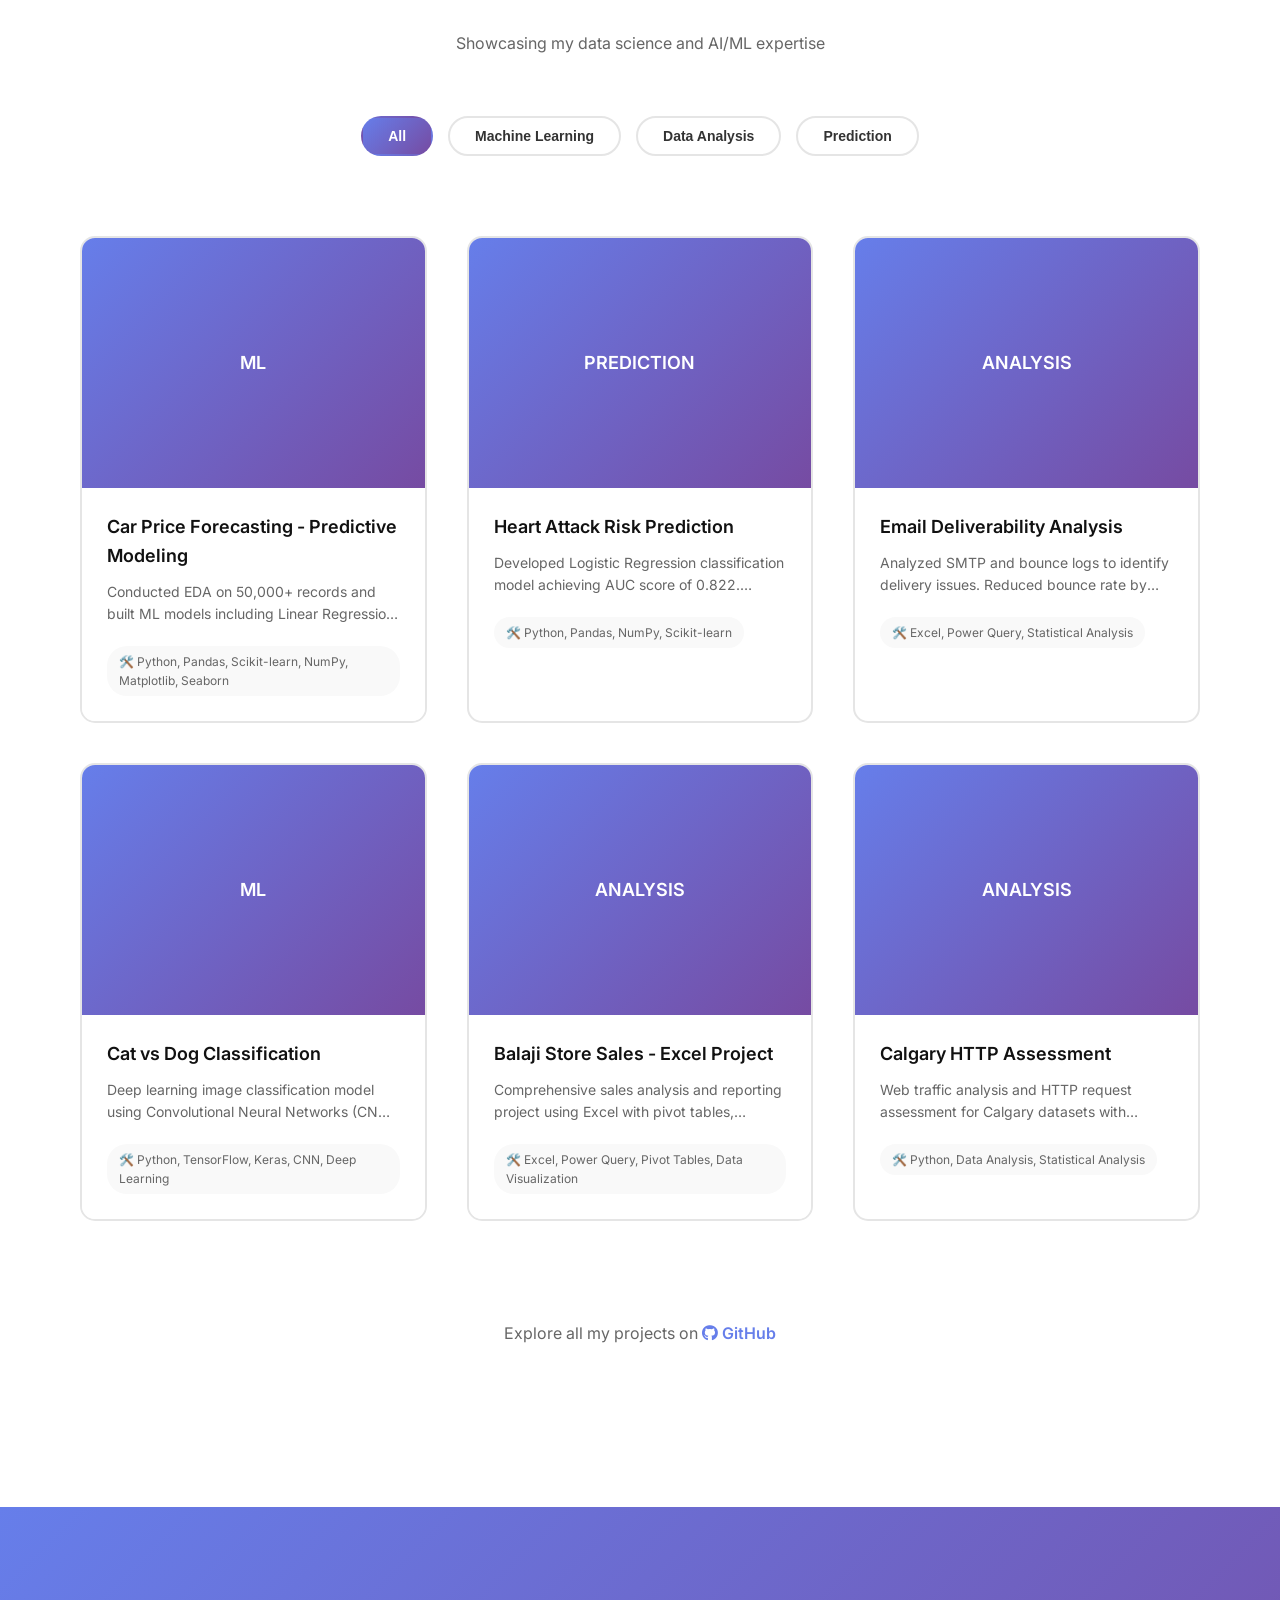
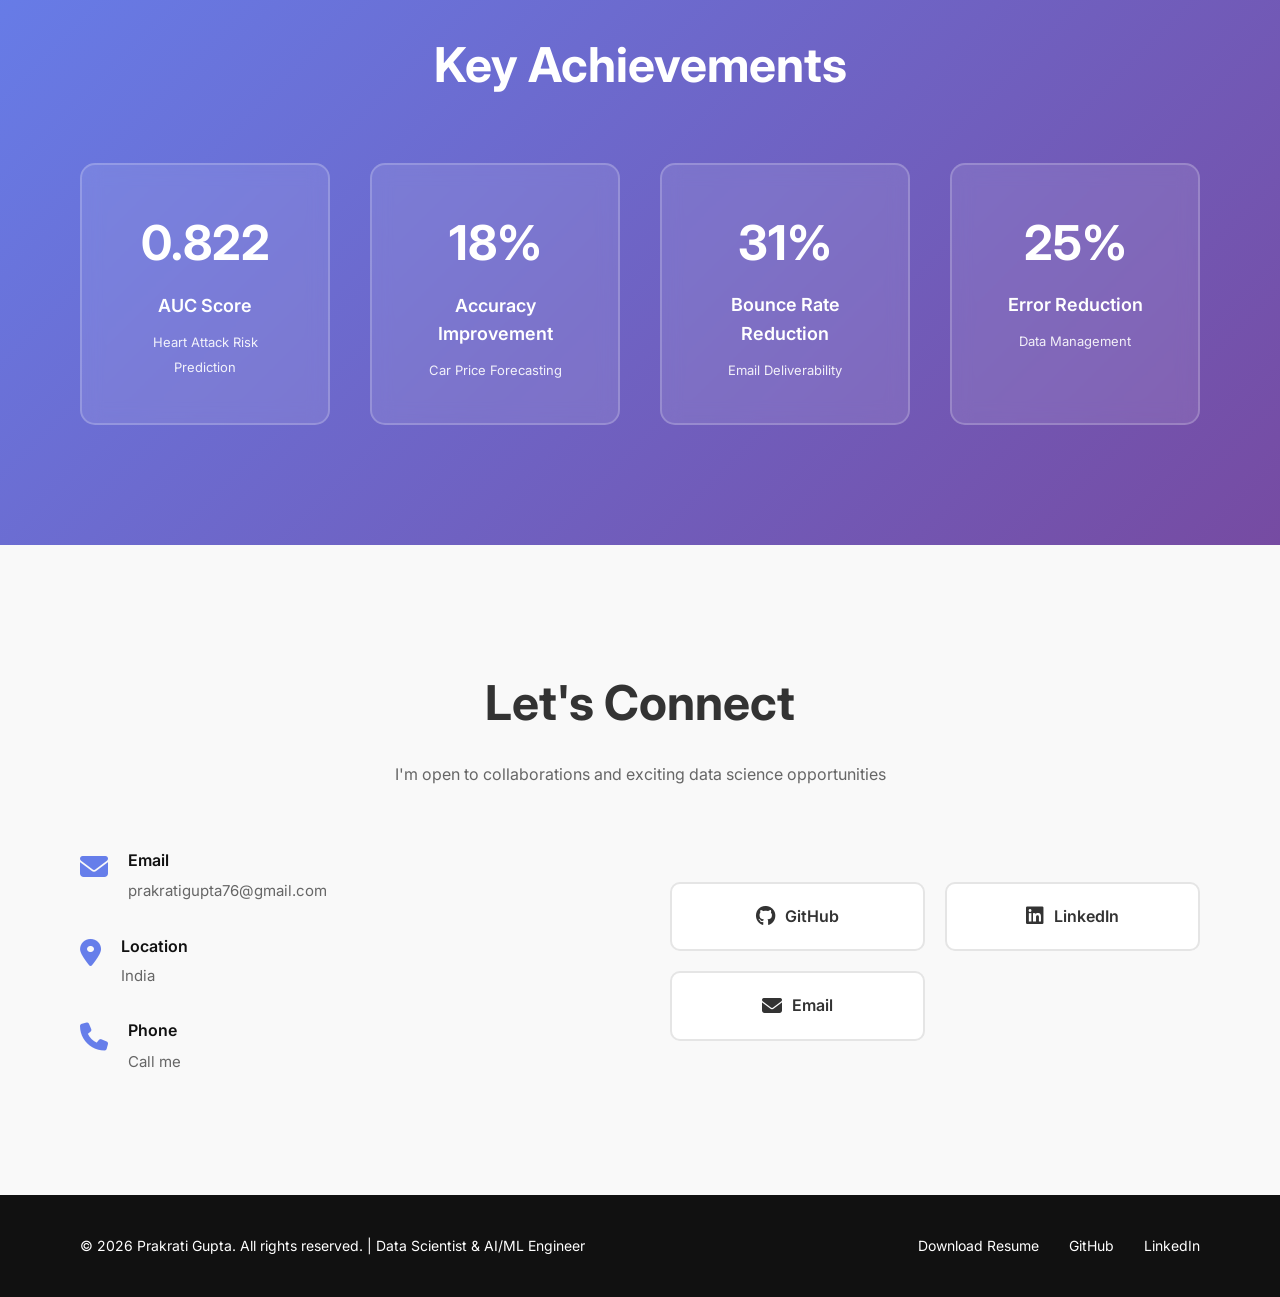
==== commit 7a8a0dc9: "change title" ====
--- a/index.html
+++ b/index.html
@@ -31,7 +31,7 @@
         <div class="hero-content">
             <h1>
                 Hi, I'm <span>Prakrati Gupta</span><br>
-                <span class="title-role">Data Scientist & AI/ML Engineer</span>
+                <span class="title-role">Data Analyst & AI/ML Enthusiast</span>
                 <!-- <span class="title-role">Data Analyst | Aspiring Data Scientist | AI/ML Enthusiast</span> -->
             </h1>
             <p>
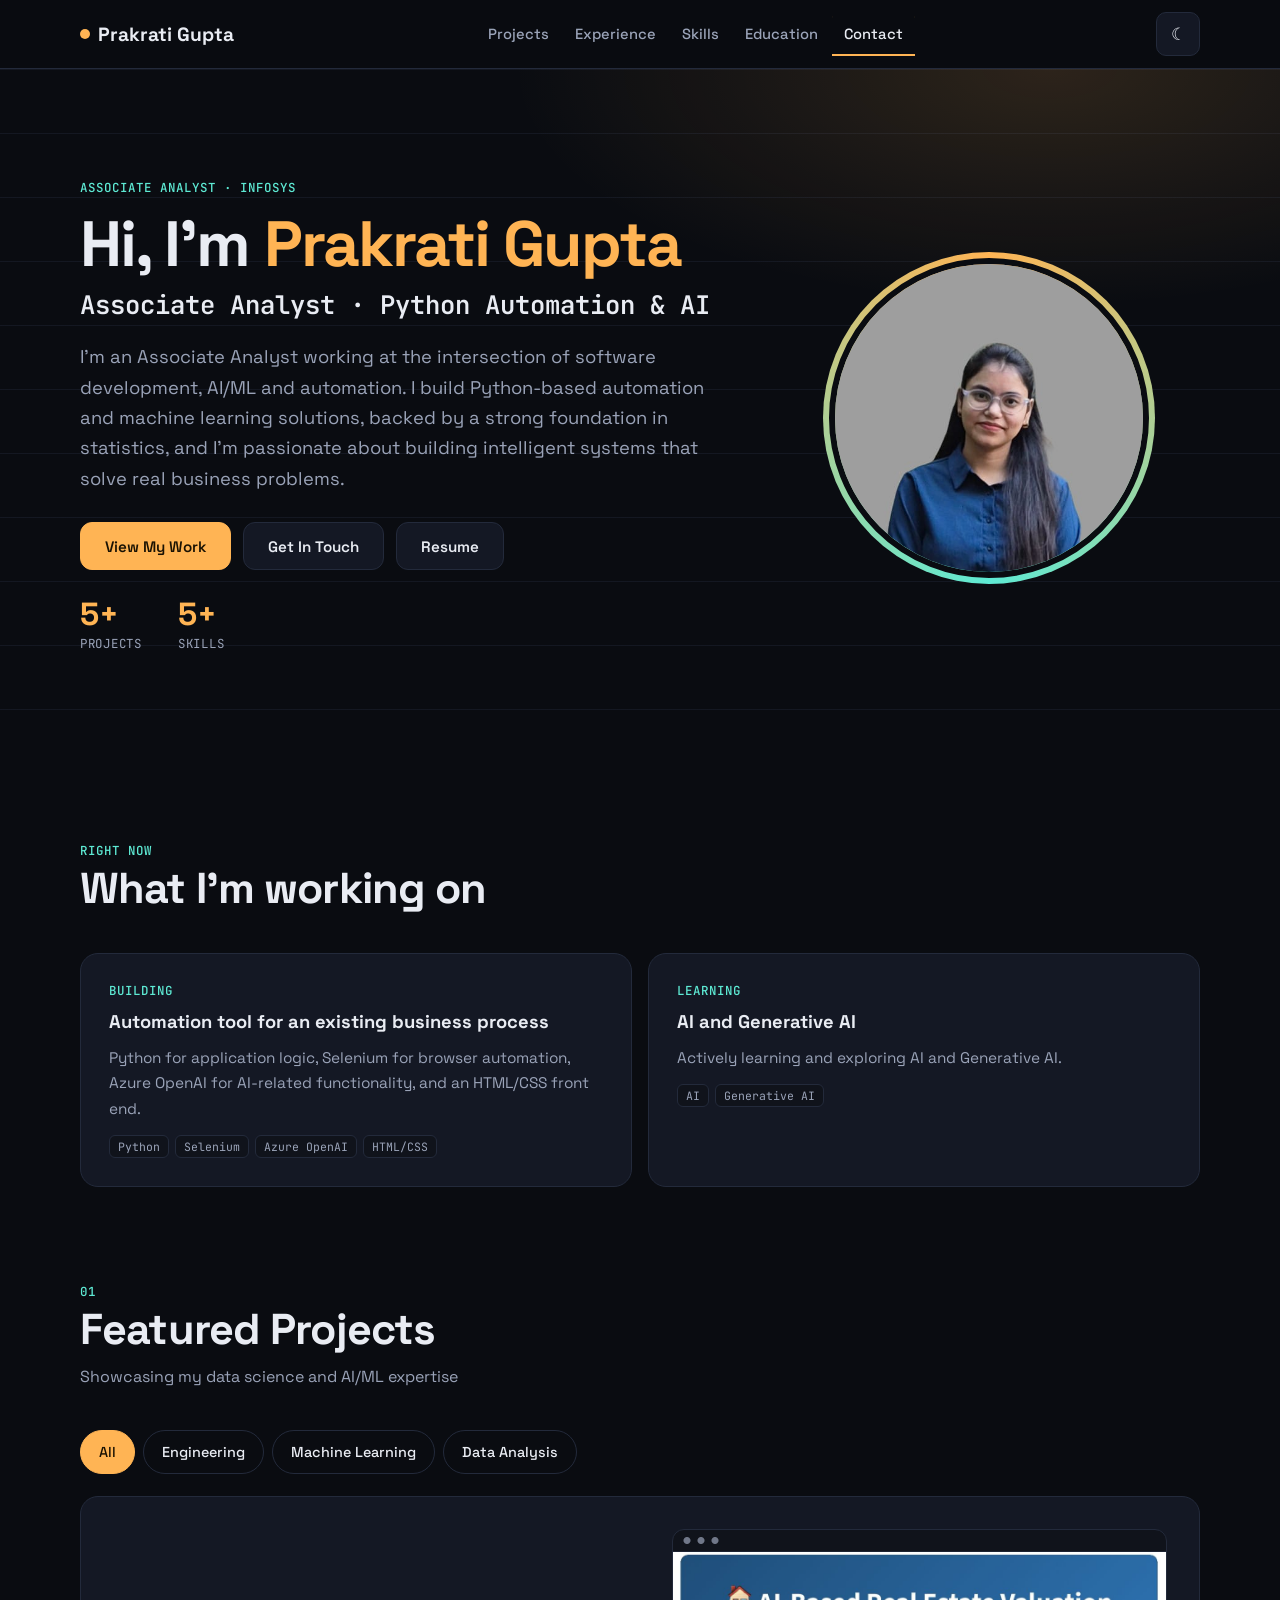
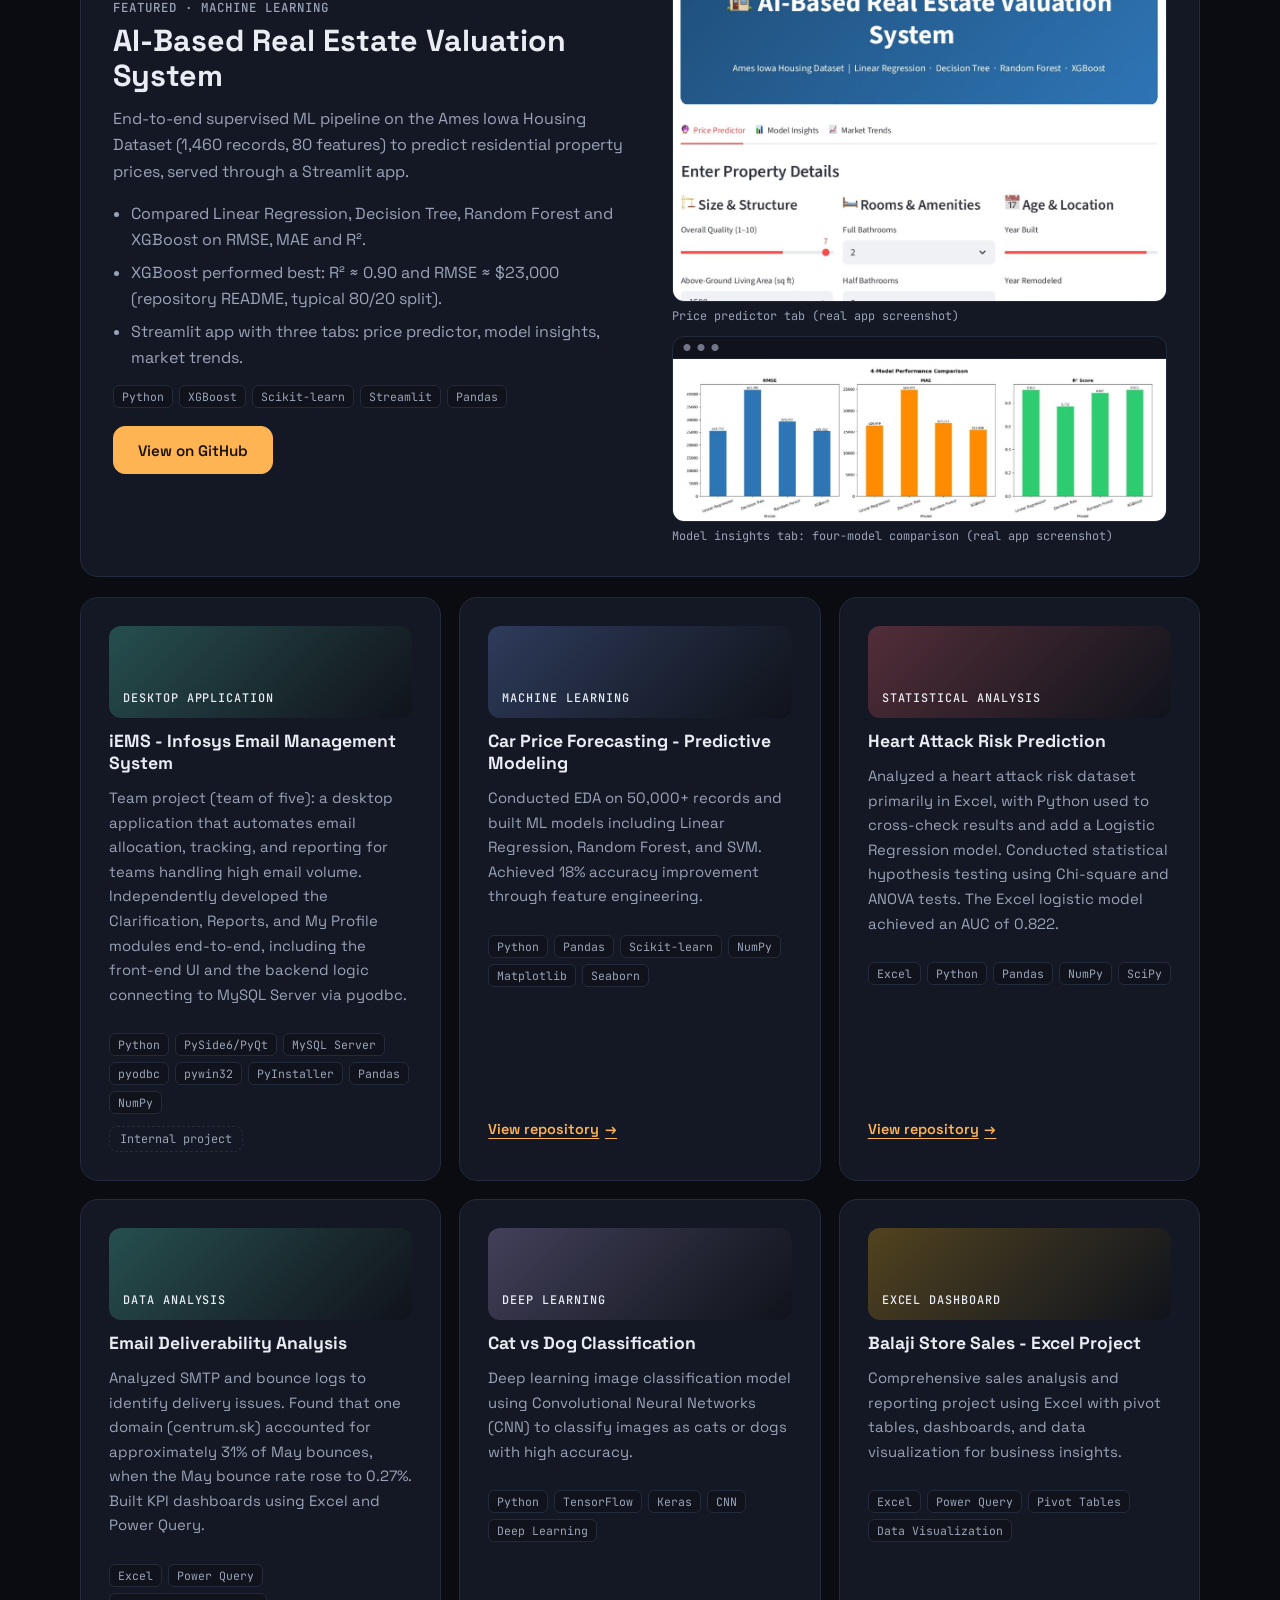
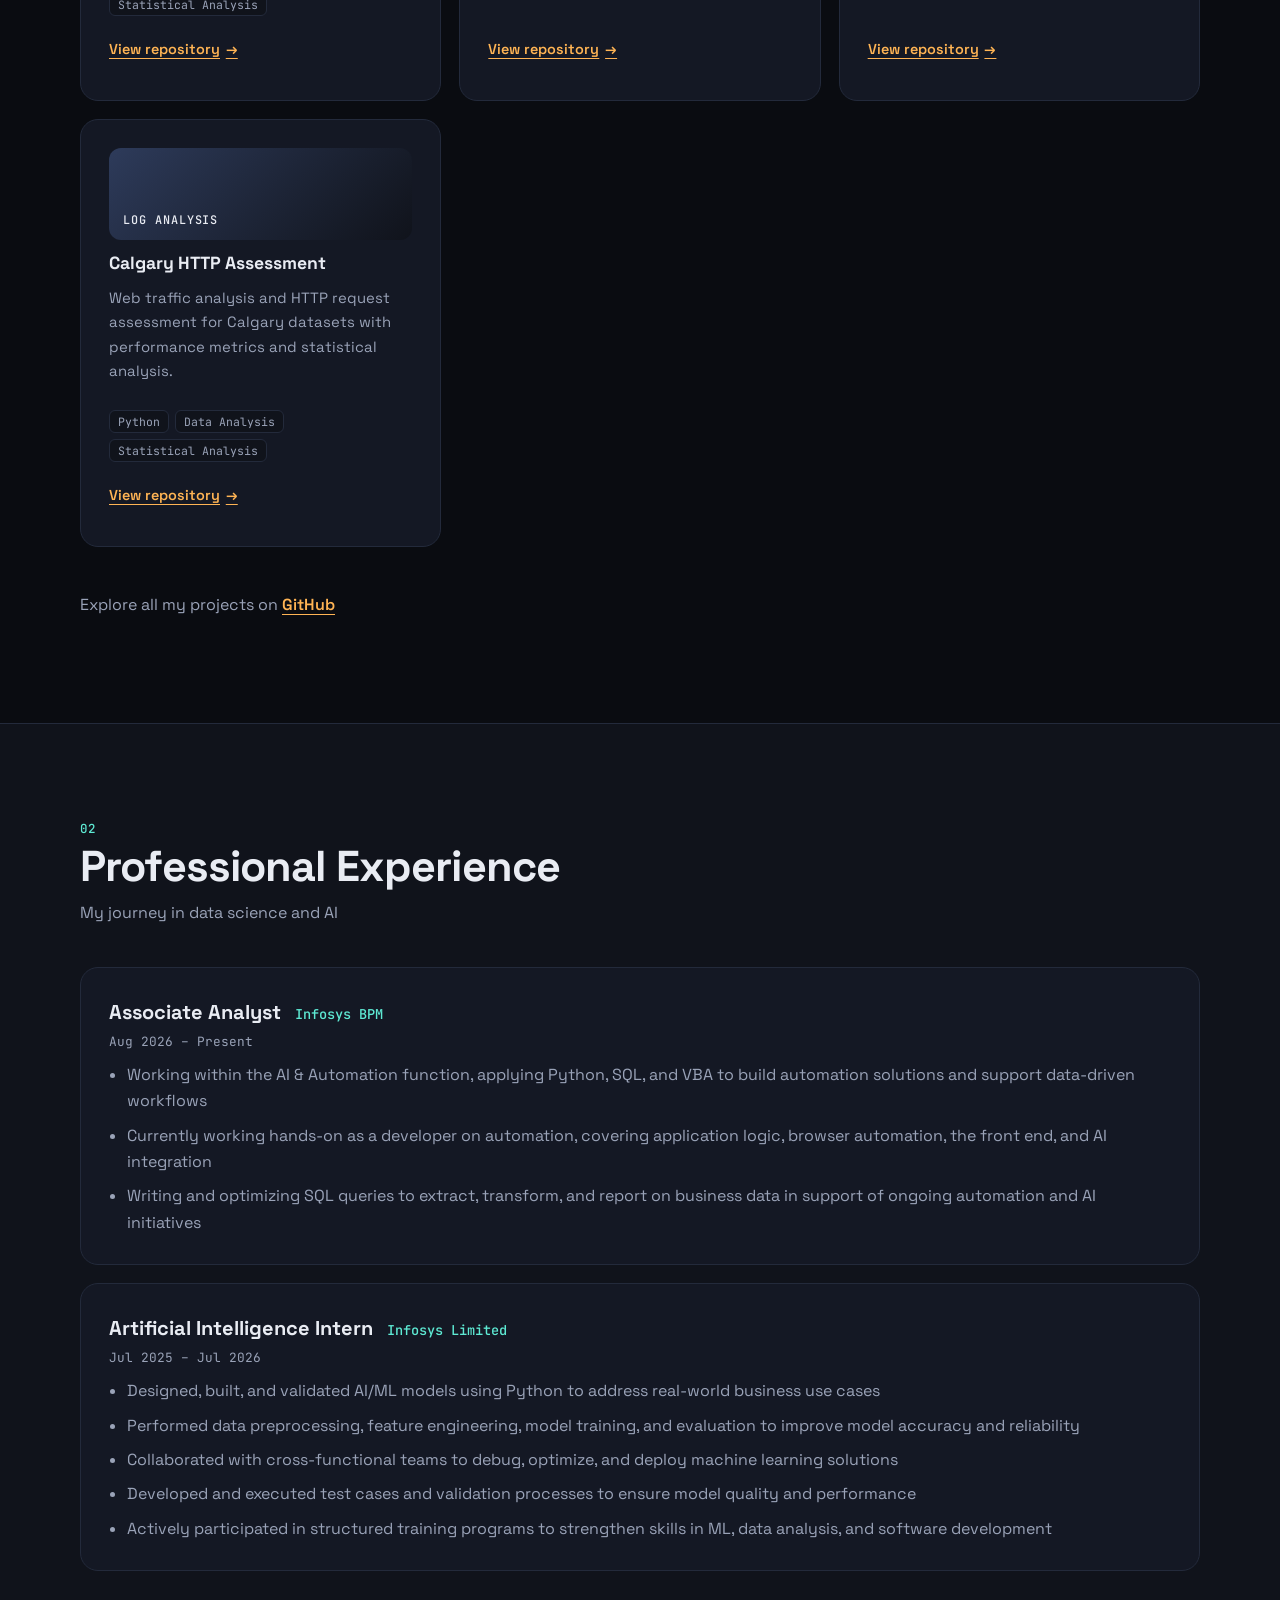
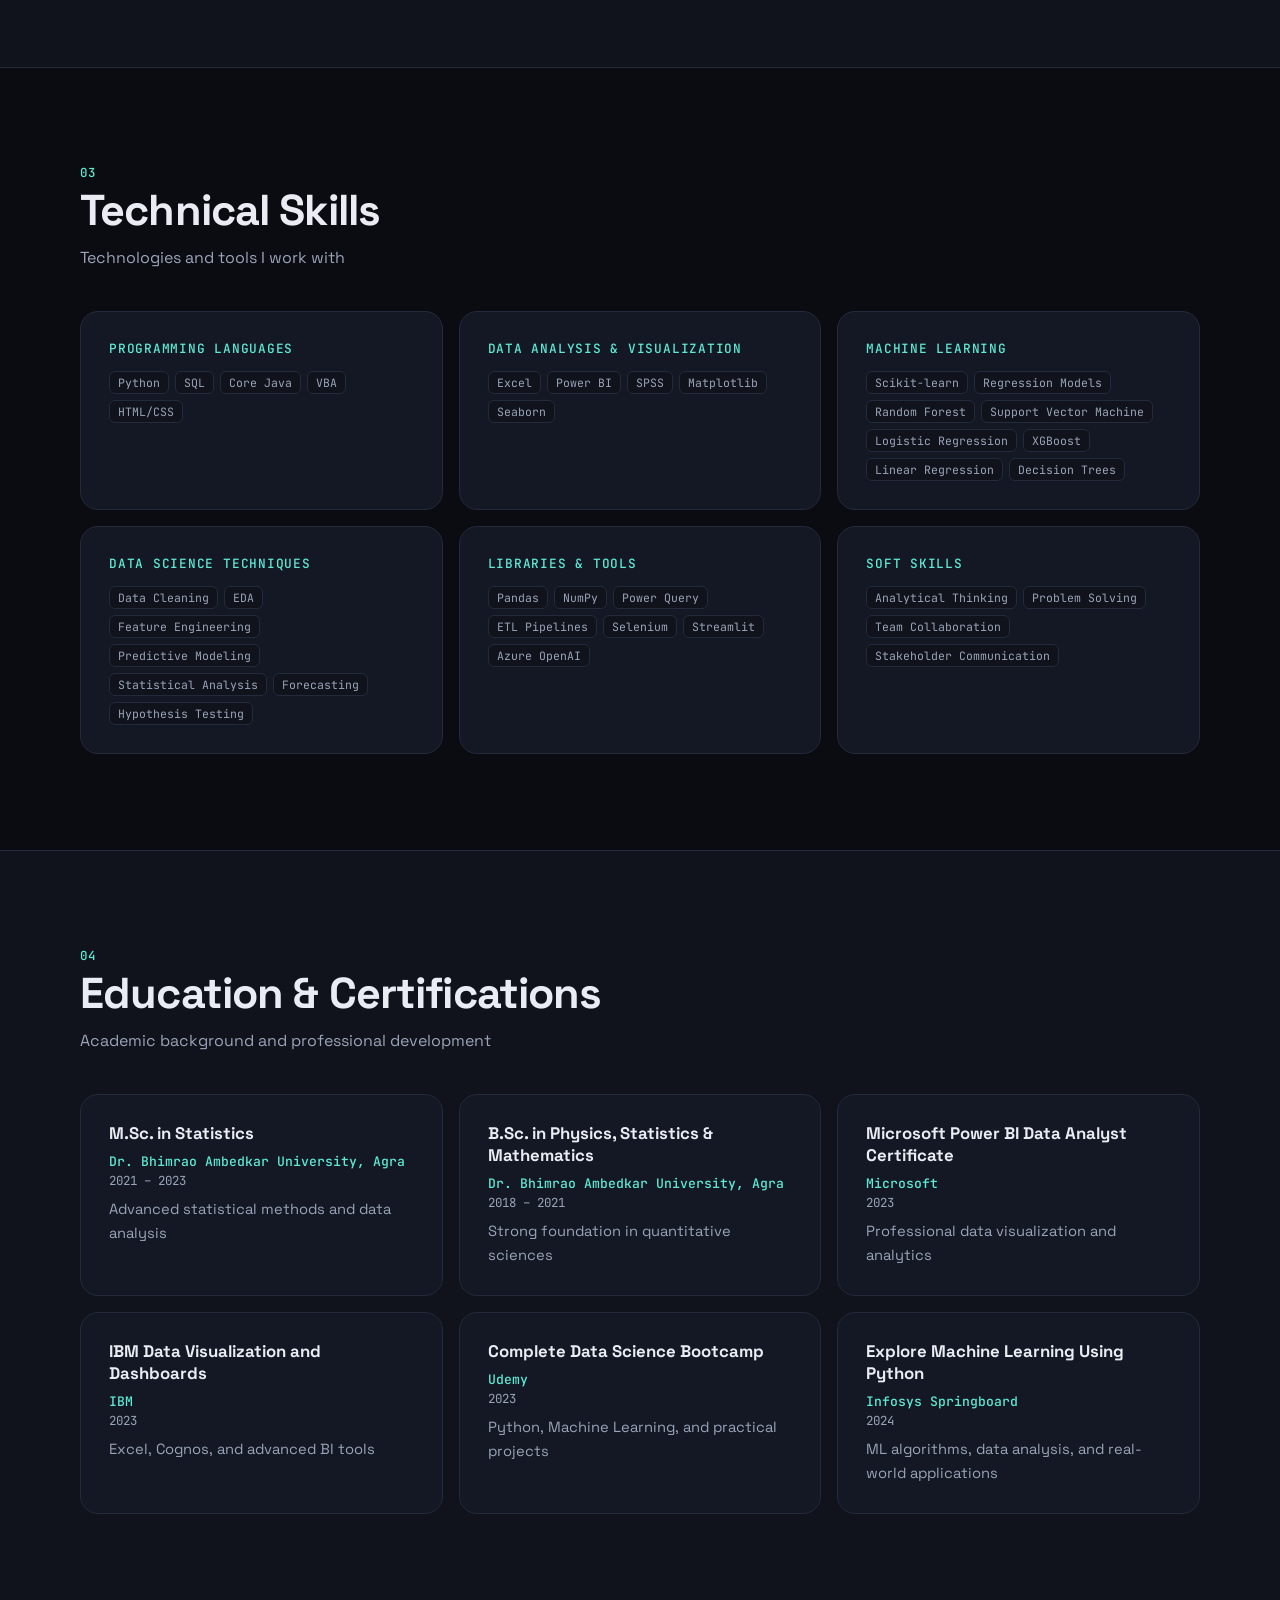
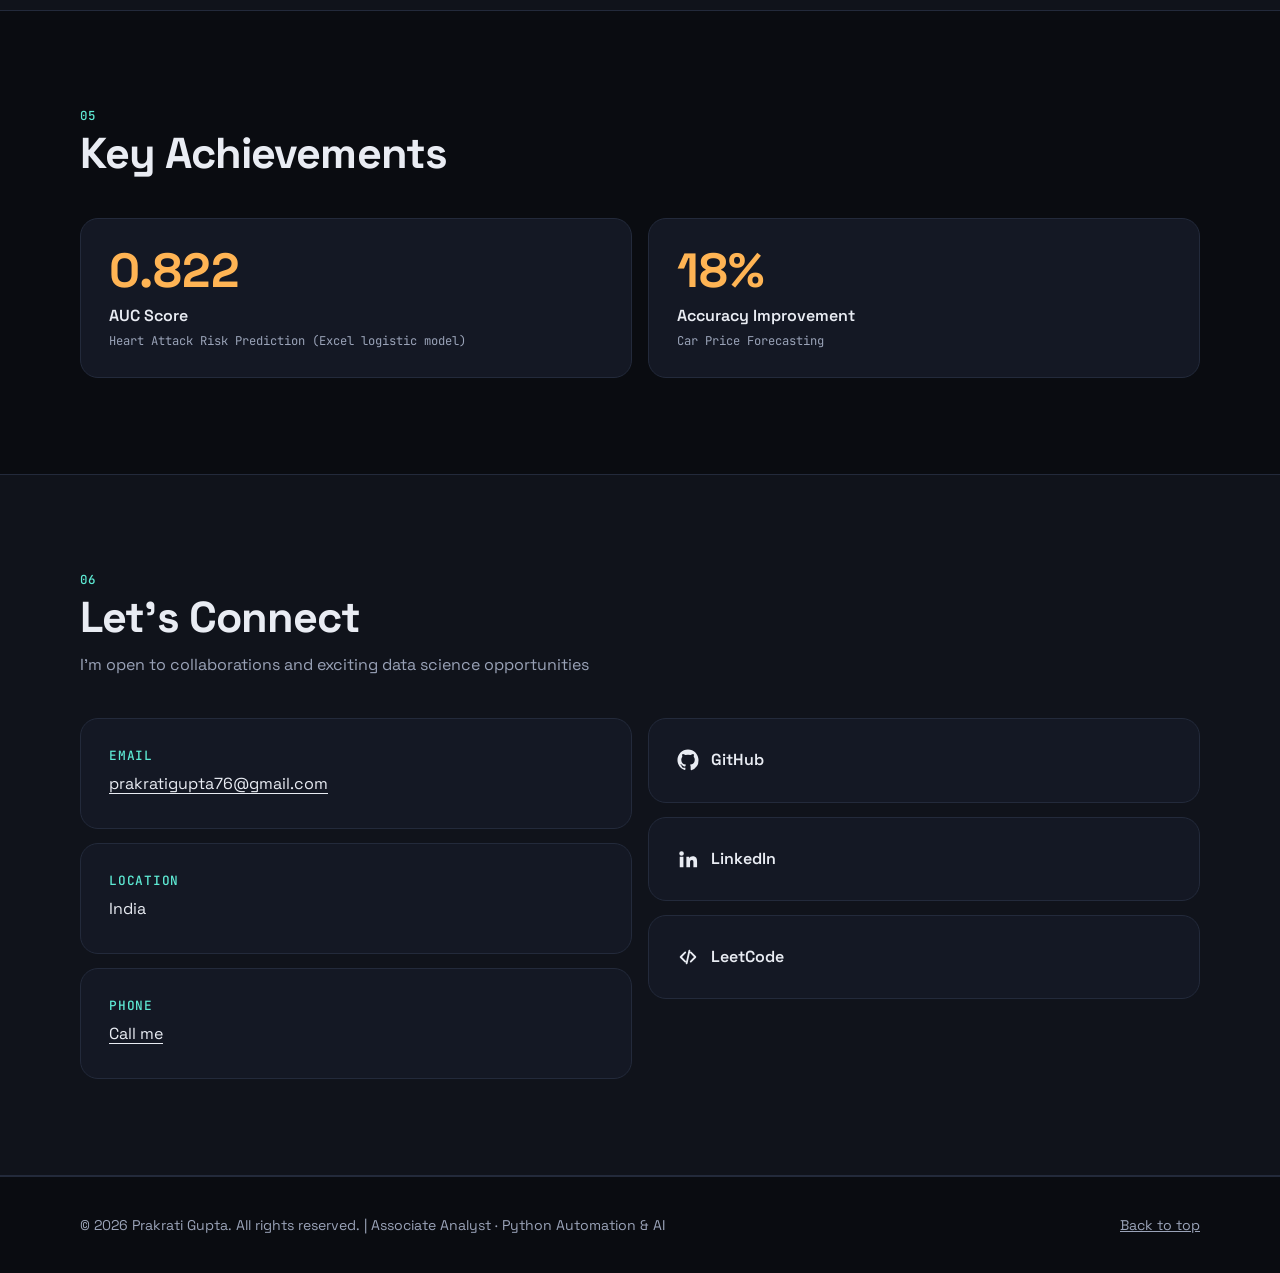
==== commit ba0ebf33: "Redesign portfolio (Direction B) and correct content" ====
--- a/index.html
+++ b/index.html
@@ -1,161 +1,145 @@
 <!DOCTYPE html>
-<html lang="en">
+<html lang="en" data-theme="dark">
 
 <head>
     <meta charset="UTF-8">
-    <meta name="viewport" content="width=device-width, initial-scale=1.0">
-    <title>Prakrati Gupta | Data Scientist & AI/ML Engineer</title>
+    <meta name="viewport" content="width=device-width, initial-scale=1, viewport-fit=cover">
+    <title>Prakrati Gupta | Associate Analyst · Python Automation &amp; AI</title>
+    <meta name="description" content="Portfolio of Prakrati Gupta: Python automation, AI and machine learning projects, experience and skills.">
+    <meta name="theme-color" content="#0a0c11">
+    <link rel="preconnect" href="https://fonts.googleapis.com">
+    <link rel="preconnect" href="https://fonts.gstatic.com" crossorigin>
+    <link href="https://fonts.googleapis.com/css2?family=Space+Grotesk:wght@400;500;600;700&family=JetBrains+Mono:wght@400;500&display=swap" rel="stylesheet">
     <link rel="stylesheet" href="style.css">
-    <link href="https://fonts.googleapis.com/css2?family=Inter:wght@300;400;500;600;700&display=swap" rel="stylesheet">
-    <link rel="stylesheet" href="https://cdnjs.cloudflare.com/ajax/libs/font-awesome/6.4.0/css/all.min.css">
+    <script>try{var t=localStorage.getItem("theme");if(t==="light"||t==="dark")document.documentElement.dataset.theme=t}catch(e){}</script>
 </head>
 
 <body>
+    <a class="skip" href="#main">Skip to content</a>
+    <div id="progress" aria-hidden="true"></div>
 
     <!-- NAVBAR -->
-    <nav class="navbar">
-        <div class="logo">PG</div>
-        <ul>
-            <li><a href="#work">Projects</a></li>
-            <li><a href="#skills">Skills</a></li>
-            <li><a href="#experience">Experience</a></li>
-            <li><a href="#education">Education</a></li>
-            <li><a href="assets/Prakrati_Gupta_Resume.pdf" target="_blank" class="resume-link">Resume</a></li>
-            <li><a href="#contact">Contact</a></li>
-        </ul>
-        <button id="darkToggle">🌙</button>
-    </nav>
-
-    <!-- HERO SECTION -->
-    <section class="hero">
-        <div class="hero-content">
-            <h1>
-                Hi, I'm <span>Prakrati Gupta</span><br>
-                <span class="title-role">Data Analyst & AI/ML Enthusiast</span>
-                <!-- <span class="title-role">Data Analyst | Aspiring Data Scientist | AI/ML Enthusiast</span> -->
-            </h1>
-            <p>
-                Transforming raw data into actionable insights through advanced analytics and machine learning.
-                Passionate about building intelligent systems and driving data-informed decisions.
-            </p>
-            <div class="hero-cta">
-                <a href="#work" class="btn btn-primary">View My Work</a>
-                <a href="#contact" class="btn btn-secondary">Get In Touch</a>
-            </div>
-            <div class="hero-stats">
-                <div class="hero-stat">
-                    <h3>5+</h3>
-                    <p>Projects</p>
-                </div>
-                <div class="hero-stat">
-                    <h3>2+</h3>
-                    <p>Years Experience</p>
-                </div>
-                <div class="hero-stat">
-                    <h3>5+</h3>
-                    <p>Skills</p>
-                </div>
+    <header class="site-header">
+        <div class="wrap bar">
+            <a class="logo" href="#top" aria-label="Prakrati Gupta, back to top"><i></i>Prakrati Gupta</a>
+            <nav id="nav" aria-label="Primary">
+                <ul>
+                    <li><a href="#work">Projects</a></li>
+                    <li><a href="#experience">Experience</a></li>
+                    <li><a href="#skills">Skills</a></li>
+                    <li><a href="#education">Education</a></li>
+                    <li><a href="#contact">Contact</a></li>
+                </ul>
+            </nav>
+            <div class="tools">
+                <button class="icon-btn" id="darkToggle" type="button" aria-pressed="true" aria-label="Switch to light theme">&#9790;</button>
+                <button class="icon-btn" id="menuToggle" type="button" aria-expanded="false" aria-controls="nav" aria-label="Open menu">&#9776;</button>
             </div>
         </div>
-        <div class="hero-visual">
-
-            <div class="gradient-glow"></div>
-        
-            <img src="assets/prakrati.jpeg" 
-                 alt="Prakrati Gupta" 
-                 class="hero-image">
-        
-        </div>
-    </section>
-
-    <!-- SKILLS SECTION -->
-    <section id="skills" class="skills">
-        <div class="container">
-            <h2>Technical Skills</h2>
-            <p class="section-subtitle">Technologies and tools I work with</p>
-            
-            <div class="skills-grid">
-                <div class="skill-category">
-                    <h3>Programming Languages</h3>
-                    <div class="skill-tags">
-                        <span class="skill-tag">Python</span>
-                        <span class="skill-tag">SQL</span>
-                        <span class="skill-tag">Core Java</span>
-                    </div>
-                </div>
-
-                <div class="skill-category">
-                    <h3>Data Analysis & Visualization</h3>
-                    <div class="skill-tags">
-                        <span class="skill-tag">Excel</span>
-                        <span class="skill-tag">Power BI</span>
-                        <span class="skill-tag">SPSS</span>
-                        <span class="skill-tag">Matplotlib</span>
-                        <span class="skill-tag">Seaborn</span>
-                    </div>
-                </div>
-
-                <div class="skill-category">
-                    <h3>Machine Learning</h3>
-                    <div class="skill-tags">
-                        <span class="skill-tag">Scikit-learn</span>
-                        <span class="skill-tag">Regression Models</span>
-                        <span class="skill-tag">Random Forest</span>
-                        <span class="skill-tag">Support Vector Machine</span>
-                        <span class="skill-tag">Logistic Regression</span>
-                    </div>
-                </div>
-
-                <div class="skill-category">
-                    <h3>Data Science Techniques</h3>
-                    <div class="skill-tags">
-                        <span class="skill-tag">Data Cleaning</span>
-                        <span class="skill-tag">EDA</span>
-                        <span class="skill-tag">Feature Engineering</span>
-                        <span class="skill-tag">Predictive Modeling</span>
-                        <span class="skill-tag">Statistical Analysis</span>
-                        <span class="skill-tag">Forecasting</span>
-                    </div>
-                </div>
-
-                <div class="skill-category">
-                    <h3>Libraries & Tools</h3>
-                    <div class="skill-tags">
-                        <span class="skill-tag">Pandas</span>
-                        <span class="skill-tag">NumPy</span>
-                        <span class="skill-tag">Power Query</span>
-                        <span class="skill-tag">ETL Pipelines</span>
-                    </div>
-                </div>
-
-                <div class="skill-category">
-                    <h3>Soft Skills</h3>
-                    <div class="skill-tags">
-                        <span class="skill-tag">Analytical Thinking</span>
-                        <span class="skill-tag">Problem Solving</span>
-                        <span class="skill-tag">Team Collaboration</span>
-                        <span class="skill-tag">Stakeholder Communication</span>
-                    </div>
-                </div>
-            </div>
-        </div>
-    </section>
-
-    <!-- EXPERIENCE SECTION -->
-    <section id="experience" class="experience">
-        <div class="container">
-            <h2>Professional Experience</h2>
-            <p class="section-subtitle">My journey in data science and AI</p>
-            
-            <div class="timeline">
-                <div class="timeline-item">
-                    <div class="timeline-marker"></div>
-                    <div class="timeline-content">
+    </header>
+
+    <main id="main">
+        <!-- HERO SECTION -->
+        <section class="hero" id="top">
+            <div class="wrap hero-grid">
+                <div class="hero-content">
+                    <p class="eyebrow">Associate Analyst &middot; Infosys</p>
+                    <h1>
+                        Hi, I'm <span>Prakrati Gupta</span><br>
+                        <span class="title-role">Associate Analyst &middot; Python Automation &amp; AI</span>
+                    </h1>
+                    <p class="hero-text">
+                        I'm an Associate Analyst working at the intersection of software development, AI/ML and automation.
+                        I build Python-based automation and machine learning solutions, backed by a strong foundation in statistics,
+                        and I'm passionate about building intelligent systems that solve real business problems.
+                    </p>
+                    <div class="hero-cta">
+                        <a href="#work" class="btn btn-primary">View My Work</a>
+                        <a href="#contact" class="btn btn-secondary">Get In Touch</a>
+                        <a href="assets/prakrati_latest_resume.pdf" target="_blank" rel="noopener" class="btn btn-secondary">Resume<span class="sr"> (PDF, opens in new tab)</span></a>
+                    </div>
+                    <ul class="hero-stats">
+                        <li><strong>5+</strong><span>Projects</span></li>
+                        <li><strong>5+</strong><span>Skills</span></li>
+                    </ul>
+                </div>
+                <div class="hero-visual">
+                    <img src="assets/prakrati.jpeg" alt="Prakrati Gupta" class="hero-image" width="340" height="340">
+                </div>
+            </div>
+        </section>
+
+        <!-- RIGHT NOW (from Direction B) -->
+        <section id="now" class="section now-section" aria-labelledby="now-h">
+            <div class="wrap">
+                <header class="section-head reveal">
+                    <p class="kicker">Right now</p>
+                    <h2 id="now-h">What I'm working on</h2>
+                </header>
+                <div class="now-grid">
+                    <article class="card reveal">
+                        <p class="kicker">Building</p>
+                        <h3>Automation tool for an existing business process</h3>
+                        <p>Python for application logic, Selenium for browser automation, Azure OpenAI for AI-related functionality, and an HTML/CSS front end.</p>
+                        <ul class="tags"><li>Python</li><li>Selenium</li><li>Azure OpenAI</li><li>HTML/CSS</li></ul>
+                    </article>
+                    <article class="card reveal">
+                        <p class="kicker">Learning</p>
+                        <h3>AI and Generative AI</h3>
+                        <p>Actively learning and exploring AI and Generative AI.</p>
+                        <ul class="tags"><li>AI</li><li>Generative AI</li></ul>
+                    </article>
+                </div>
+            </div>
+        </section>
+
+        <!-- PROJECTS SECTION -->
+        <section id="work" class="section" aria-labelledby="work-h">
+            <div class="wrap">
+                <header class="section-head reveal">
+                    <p class="kicker">01</p>
+                    <h2 id="work-h">Featured Projects</h2>
+                    <p class="section-subtitle">Showcasing my data science and AI/ML expertise</p>
+                </header>
+
+                <div class="filters reveal" id="filters" role="group" aria-label="Filter projects"></div>
+                <div id="featured" class="featured-slot"></div>
+                <div class="projects-grid" id="projectsGrid" aria-live="polite"></div>
+                <noscript><p class="noscript">Projects are listed on <a href="https://github.com/prakratigupta76" target="_blank" rel="noopener">my GitHub profile</a>. Enable JavaScript to browse them here.</p></noscript>
+
+                <p class="github-link reveal">Explore all my projects on <a href="https://github.com/prakratigupta76" target="_blank" rel="noopener">GitHub<span class="sr"> (opens in new tab)</span></a></p>
+            </div>
+        </section>
+
+        <!-- EXPERIENCE SECTION -->
+        <section id="experience" class="section alt" aria-labelledby="exp-h">
+            <div class="wrap">
+                <header class="section-head reveal">
+                    <p class="kicker">02</p>
+                    <h2 id="exp-h">Professional Experience</h2>
+                    <p class="section-subtitle">My journey in data science and AI</p>
+                </header>
+
+                <div class="timeline">
+                    <article class="timeline-item card reveal">
+                        <div class="timeline-header">
+                            <h3>Associate Analyst</h3>
+                            <span class="company">Infosys BPM</span>
+                        </div>
+                        <p class="timeline-period">Aug 2026 &ndash; Present</p>
+                        <ul>
+                            <li>Working within the AI &amp; Automation function, applying Python, SQL, and VBA to build automation solutions and support data-driven workflows</li>
+                            <li>Currently working hands-on as a developer on automation, covering application logic, browser automation, the front end, and AI integration</li>
+                            <li>Writing and optimizing SQL queries to extract, transform, and report on business data in support of ongoing automation and AI initiatives</li>
+                        </ul>
+                    </article>
+
+                    <article class="timeline-item card reveal">
                         <div class="timeline-header">
                             <h3>Artificial Intelligence Intern</h3>
                             <span class="company">Infosys Limited</span>
                         </div>
-                        <p class="timeline-period">July 2025 – Present</p>
+                        <p class="timeline-period">Jul 2025 &ndash; Jul 2026</p>
                         <ul>
                             <li>Designed, built, and validated AI/ML models using Python to address real-world business use cases</li>
                             <li>Performed data preprocessing, feature engineering, model training, and evaluation to improve model accuracy and reliability</li>
@@ -163,199 +147,173 @@
                             <li>Developed and executed test cases and validation processes to ensure model quality and performance</li>
                             <li>Actively participated in structured training programs to strengthen skills in ML, data analysis, and software development</li>
                         </ul>
-                    </div>
-                </div>
-
-                <div class="timeline-item">
-                    <div class="timeline-marker"></div>
-                    <div class="timeline-content">
-                        <div class="timeline-header">
-                            <h3>Research Clerical</h3>
-                            <span class="company">MP Research Work</span>
-                        </div>
-                        <p class="timeline-period">Sep 2023 – Dec 2024</p>
-                        <ul>
-                            <li>Managed and optimized research data workflows using Excel and CRM tools, reducing manual data errors by 25%</li>
-                            <li>Gathered and analyzed research requirements, delivering statistical insights through SPSS and Excel</li>
-                            <li>Supported thesis development and decision-making through comprehensive data analysis</li>
-                            <li>Collaborated with researchers and stakeholders to ensure data accuracy, consistency, and reporting quality</li>
-                        </ul>
-                    </div>
-                </div>
-            </div>
-        </div>
-    </section>
-
-    <!-- EDUCATION SECTION -->
-    <section id="education" class="education">
-        <div class="container">
-            <h2>Education & Certifications</h2>
-            <p class="section-subtitle">Academic background and professional development</p>
-            
-            <div class="education-grid">
-                <div class="education-card">
-                    <div class="education-icon">🎓</div>
-                    <h3>M.Sc. in Statistics</h3>
-                    <p class="institution">Dr. Bhimrao Ambedkar University, Agra</p>
-                    <p class="timeline">2021 – 2023</p>
-                    <p class="description">Advanced statistical methods and data analysis</p>
-                </div>
-
-                <div class="education-card">
-                    <div class="education-icon">📚</div>
-                    <h3>B.Sc. in Physics, Statistics & Mathematics</h3>
-                    <p class="institution">Dr. Bhimrao Ambedkar University, Agra</p>
-                    <p class="timeline">2018 – 2021</p>
-                    <p class="description">Strong foundation in quantitative sciences</p>
-                </div>
-
-                <div class="education-card">
-                    <div class="education-icon">📊</div>
-                    <h3>Microsoft Power BI Data Analyst Certificate</h3>
-                    <p class="institution">Microsoft</p>
-                    <p class="timeline">2023</p>
-                    <p class="description">Professional data visualization and analytics</p>
-                </div>
-
-                <div class="education-card">
-                    <div class="education-icon">💻</div>
-                    <h3>IBM Data Visualization and Dashboards</h3>
-                    <p class="institution">IBM</p>
-                    <p class="timeline">2023</p>
-                    <p class="description">Excel, Cognos, and advanced BI tools</p>
-                </div>
-
-                <div class="education-card">
-                    <div class="education-icon">🤖</div>
-                    <h3>Complete Data Science Bootcamp</h3>
-                    <p class="institution">Udemy</p>
-                    <p class="timeline">2023</p>
-                    <p class="description">Python, Machine Learning, and practical projects</p>
-                </div>
-
-                <div class="education-card">
-                    <div class="education-icon">⭐</div>
-                    <h3>Explore Machine Learning Using Python</h3>
-                    <p class="institution">Infosys Springboard</p>
-                    <p class="timeline">2024</p>
-                    <p class="description">ML algorithms, data analysis, and real-world applications</p>
-                </div>
-            </div>
-        </div>
-    </section>
-
-    <!-- PROJECTS SECTION -->
-    <section id="work" class="work">
-        <div class="container">
-            <h2>Featured Projects</h2>
-            <p class="section-subtitle">Showcasing my data science and AI/ML expertise</p>
-            
-            <div class="filters">
-                <button data-filter="all" class="active">All</button>
-                <button data-filter="ml">Machine Learning</button>
-                <button data-filter="analysis">Data Analysis</button>
-                <button data-filter="prediction">Prediction</button>
-            </div>
-
-            <div class="projects-grid" id="projectsGrid"></div>
-            
-            <div class="github-link">
-                <p>Explore all my projects on <a href="https://github.com/prakratigupta76" target="_blank"><i class="fab fa-github"></i> GitHub</a></p>
-            </div>
-        </div>
-    </section>
-
-    <!-- ACHIEVEMENTS SECTION -->
-    <section class="achievements">
-        <div class="container">
-            <h2>Key Achievements</h2>
-            <div class="achievements-grid">
-                <div class="achievement-card">
-                    <div class="achievement-number">0.822</div>
-                    <p>AUC Score</p>
-                    <small>Heart Attack Risk Prediction</small>
-                </div>
-                <div class="achievement-card">
-                    <div class="achievement-number">18%</div>
-                    <p>Accuracy Improvement</p>
-                    <small>Car Price Forecasting</small>
-                </div>
-                <div class="achievement-card">
-                    <div class="achievement-number">31%</div>
-                    <p>Bounce Rate Reduction</p>
-                    <small>Email Deliverability</small>
-                </div>
-                <div class="achievement-card">
-                    <div class="achievement-number">25%</div>
-                    <p>Error Reduction</p>
-                    <small>Data Management</small>
-                </div>
-            </div>
-        </div>
-    </section>
-
-    <!-- CONTACT SECTION -->
-    <section id="contact" class="contact">
-        <div class="container">
-            <h2>Let's Connect</h2>
-            <p class="section-subtitle">I'm open to collaborations and exciting data science opportunities</p>
-            
-            <div class="contact-content">
-                <div class="contact-info">
-                    <div class="contact-item">
-                        <i class="fas fa-envelope"></i>
-                        <div>
+                    </article>
+                </div>
+            </div>
+        </section>
+
+        <!-- SKILLS SECTION -->
+        <section id="skills" class="section" aria-labelledby="skills-h">
+            <div class="wrap">
+                <header class="section-head reveal">
+                    <p class="kicker">03</p>
+                    <h2 id="skills-h">Technical Skills</h2>
+                    <p class="section-subtitle">Technologies and tools I work with</p>
+                </header>
+
+                <div class="skills-grid">
+                    <div class="skill-category card reveal">
+                        <h3>Programming Languages</h3>
+                        <ul class="tags"><li>Python</li><li>SQL</li><li>Core Java</li><li>VBA</li><li>HTML/CSS</li></ul>
+                    </div>
+                    <div class="skill-category card reveal">
+                        <h3>Data Analysis &amp; Visualization</h3>
+                        <ul class="tags"><li>Excel</li><li>Power BI</li><li>SPSS</li><li>Matplotlib</li><li>Seaborn</li></ul>
+                    </div>
+                    <div class="skill-category card reveal">
+                        <h3>Machine Learning</h3>
+                        <ul class="tags"><li>Scikit-learn</li><li>Regression Models</li><li>Random Forest</li><li>Support Vector Machine</li><li>Logistic Regression</li><li>XGBoost</li><li>Linear Regression</li><li>Decision Trees</li></ul>
+                    </div>
+                    <div class="skill-category card reveal">
+                        <h3>Data Science Techniques</h3>
+                        <ul class="tags"><li>Data Cleaning</li><li>EDA</li><li>Feature Engineering</li><li>Predictive Modeling</li><li>Statistical Analysis</li><li>Forecasting</li><li>Hypothesis Testing</li></ul>
+                    </div>
+                    <div class="skill-category card reveal">
+                        <h3>Libraries &amp; Tools</h3>
+                        <ul class="tags"><li>Pandas</li><li>NumPy</li><li>Power Query</li><li>ETL Pipelines</li><li>Selenium</li><li>Streamlit</li><li>Azure OpenAI</li></ul>
+                    </div>
+                    <div class="skill-category card reveal">
+                        <h3>Soft Skills</h3>
+                        <ul class="tags"><li>Analytical Thinking</li><li>Problem Solving</li><li>Team Collaboration</li><li>Stakeholder Communication</li></ul>
+                    </div>
+                </div>
+            </div>
+        </section>
+
+        <!-- EDUCATION SECTION -->
+        <section id="education" class="section alt" aria-labelledby="edu-h">
+            <div class="wrap">
+                <header class="section-head reveal">
+                    <p class="kicker">04</p>
+                    <h2 id="edu-h">Education &amp; Certifications</h2>
+                    <p class="section-subtitle">Academic background and professional development</p>
+                </header>
+
+                <div class="education-grid">
+                    <article class="education-card card reveal">
+                        <h3>M.Sc. in Statistics</h3>
+                        <p class="institution">Dr. Bhimrao Ambedkar University, Agra</p>
+                        <p class="period">2021 &ndash; 2023</p>
+                        <p class="description">Advanced statistical methods and data analysis</p>
+                    </article>
+                    <article class="education-card card reveal">
+                        <h3>B.Sc. in Physics, Statistics &amp; Mathematics</h3>
+                        <p class="institution">Dr. Bhimrao Ambedkar University, Agra</p>
+                        <p class="period">2018 &ndash; 2021</p>
+                        <p class="description">Strong foundation in quantitative sciences</p>
+                    </article>
+                    <article class="education-card card reveal">
+                        <h3>Microsoft Power BI Data Analyst Certificate</h3>
+                        <p class="institution">Microsoft</p>
+                        <p class="period">2023</p>
+                        <p class="description">Professional data visualization and analytics</p>
+                    </article>
+                    <article class="education-card card reveal">
+                        <h3>IBM Data Visualization and Dashboards</h3>
+                        <p class="institution">IBM</p>
+                        <p class="period">2023</p>
+                        <p class="description">Excel, Cognos, and advanced BI tools</p>
+                    </article>
+                    <article class="education-card card reveal">
+                        <h3>Complete Data Science Bootcamp</h3>
+                        <p class="institution">Udemy</p>
+                        <p class="period">2023</p>
+                        <p class="description">Python, Machine Learning, and practical projects</p>
+                    </article>
+                    <article class="education-card card reveal">
+                        <h3>Explore Machine Learning Using Python</h3>
+                        <p class="institution">Infosys Springboard</p>
+                        <p class="period">2024</p>
+                        <p class="description">ML algorithms, data analysis, and real-world applications</p>
+                    </article>
+                </div>
+            </div>
+        </section>
+
+        <!-- ACHIEVEMENTS SECTION -->
+        <section class="section" id="achievements" aria-labelledby="ach-h">
+            <div class="wrap">
+                <header class="section-head reveal">
+                    <p class="kicker">05</p>
+                    <h2 id="ach-h">Key Achievements</h2>
+                </header>
+                <div class="achievements-grid">
+                    <div class="achievement-card card reveal">
+                        <div class="achievement-number">0.822</div>
+                        <p>AUC Score</p>
+                        <small>Heart Attack Risk Prediction (Excel logistic model)</small>
+                    </div>
+                    <div class="achievement-card card reveal">
+                        <div class="achievement-number">18%</div>
+                        <p>Accuracy Improvement</p>
+                        <small>Car Price Forecasting</small>
+                    </div>
+                </div>
+            </div>
+        </section>
+
+        <!-- CONTACT SECTION -->
+        <section id="contact" class="section alt" aria-labelledby="contact-h">
+            <div class="wrap">
+                <header class="section-head reveal">
+                    <p class="kicker">06</p>
+                    <h2 id="contact-h">Let's Connect</h2>
+                    <p class="section-subtitle">I'm open to collaborations and exciting data science opportunities</p>
+                </header>
+
+                <div class="contact-content">
+                    <div class="contact-info">
+                        <div class="contact-item card reveal">
                             <h3>Email</h3>
                             <a href="mailto:prakratigupta76@gmail.com">prakratigupta76@gmail.com</a>
                         </div>
-                    </div>
-                    <div class="contact-item">
-                        <i class="fas fa-map-marker-alt"></i>
-                        <div>
+                        <div class="contact-item card reveal">
                             <h3>Location</h3>
                             <p>India</p>
                         </div>
-                    </div>
-                    <div class="contact-item">
-                        <i class="fa-solid fa-phone"></i>
-                        <div> 
-                            <h3>Phone</h3> 
+                        <div class="contact-item card reveal">
+                            <h3>Phone</h3>
                             <a href="tel:+918077021259">Call me</a>
                         </div>
                     </div>
-                </div>
-
-                <div class="contact-links">
-                    <a href="https://github.com/prakratigupta76" target="_blank" class="social-link">
-                        <i class="fab fa-github"></i> GitHub
-                    </a>
-                    <a href="https://linkedin.com/in/prakratigupta76" target="_blank" class="social-link">
-                        <i class="fab fa-linkedin"></i> LinkedIn
-                    </a>
-
-                    <a href="mailto:prakratigupta76@gmail.com" class="social-link">
-                        <i class="fas fa-envelope"></i> Email
-                    </a>
-                </div>
-            </div>
-        </div>
-    </section>
+                    <div class="contact-links">
+                        <a href="https://github.com/prakratigupta76" target="_blank" rel="noopener" class="social-link card reveal">
+                            <svg viewBox="0 0 24 24" width="22" height="22" aria-hidden="true" fill="currentColor"><path d="M12 .5C5.65.5.5 5.65.5 12c0 5.08 3.29 9.39 7.86 10.91.58.1.79-.25.79-.56v-2c-3.2.7-3.87-1.37-3.87-1.37-.52-1.33-1.28-1.69-1.28-1.69-1.04-.71.08-.7.08-.7 1.15.08 1.76 1.18 1.76 1.18 1.03 1.76 2.69 1.25 3.35.96.1-.74.4-1.25.73-1.54-2.55-.29-5.24-1.28-5.24-5.68 0-1.25.45-2.28 1.18-3.08-.12-.29-.51-1.46.11-3.04 0 0 .97-.31 3.17 1.18a11 11 0 0 1 5.77 0c2.2-1.49 3.17-1.18 3.17-1.18.63 1.58.23 2.75.11 3.04.74.8 1.18 1.83 1.18 3.08 0 4.41-2.69 5.38-5.25 5.67.41.36.78 1.06.78 2.14v3.17c0 .31.21.67.8.56A11.5 11.5 0 0 0 23.5 12C23.5 5.65 18.35.5 12 .5Z"/></svg>GitHub<span class="sr"> (opens in new tab)</span>
+                        </a>
+                        <a href="https://linkedin.com/in/prakratigupta76" target="_blank" rel="noopener" class="social-link card reveal">
+                            <svg viewBox="0 0 24 24" width="22" height="22" aria-hidden="true" fill="currentColor"><path d="M4.98 3.5a2.5 2.5 0 1 1 0 5 2.5 2.5 0 0 1 0-5ZM3 9.5h4V21H3V9.5Zm6.5 0h3.8v1.6h.06c.53-1 1.83-2.06 3.76-2.06 4.02 0 4.78 2.64 4.78 6.08V21h-4v-5.1c0-1.22-.02-2.78-1.7-2.78-1.7 0-1.96 1.33-1.96 2.69V21h-4V9.5Z"/></svg>LinkedIn<span class="sr"> (opens in new tab)</span>
+                        </a>
+                        <a href="https://leetcode.com/u/prakratig0128/" target="_blank" rel="noopener" class="social-link card reveal">
+                            <svg viewBox="0 0 24 24" width="22" height="22" aria-hidden="true" fill="none" stroke="currentColor" stroke-width="2" stroke-linecap="round" stroke-linejoin="round"><path d="M9 7l-5 5 5 5M15 7l5 5-5 5M13.5 5l-3 14"/></svg>LeetCode<span class="sr"> (opens in new tab)</span>
+                        </a>
+                    </div>
+                </div>
+            </div>
+        </section>
+    </main>
 
     <!-- FOOTER -->
     <footer class="footer">
-        <div class="container">
-            <p>&copy; 2026 Prakrati Gupta. All rights reserved. | Data Scientist & AI/ML Engineer</p>
+        <div class="wrap footer-row">
+            <p>&copy; 2026 Prakrati Gupta. All rights reserved. | Associate Analyst &middot; Python Automation &amp; AI</p>
             <div class="footer-links">
-                <a href="assets/Prakrati_Gupta_Resume.pdf" target="_blank">Download Resume</a>
-                <a href="https://github.com/prakratigupta76" target="_blank">GitHub</a>
-                <a href="https://linkedin.com/in/prakratigupta76" target="_blank">LinkedIn</a>
+                <a href="#top">Back to top</a>
             </div>
         </div>
     </footer>
 
     <script src="projects-data.js"></script>
     <script src="script.js"></script>
-
 </body>
 
-</html>+</html>
--- a/style.css
+++ b/style.css
@@ -1,1008 +1,94 @@
-* {
-    margin: 0;
-    padding: 0;
-    box-sizing: border-box;
-}
-
-:root {
-    --primary: #111;
-    --secondary: #667eea;
-    --accent: #764ba2;
-    --light: #f9f9f9;
-    --border: #e5e5e5;
-    --text: #333;
-    --text-light: #666;
-}
-
-html {
-    scroll-behavior: smooth;
-}
-
-body {
-    font-family: 'Inter', sans-serif;
-    background: #ffffff;
-    color: var(--text);
-    line-height: 1.6;
-    overflow-x: hidden;
-}
-
-.container {
-    max-width: 1200px;
-    margin: 0 auto;
-    padding: 0 40px;
-}
-
-/* NAVBAR */
-.navbar {
-    display: flex;
-    justify-content: space-between;
-    align-items: center;
-    padding: 20px 80px;
-    position: sticky;
-    top: 0;
-    background: rgba(255, 255, 255, 0.98);
-    backdrop-filter: blur(10px);
-    border-bottom: 1px solid rgba(0, 0, 0, 0.05);
-    z-index: 100;
-    box-shadow: 0 2px 10px rgba(0, 0, 0, 0.05);
-}
-
-.navbar ul {
-    display: flex;
-    gap: 40px;
-    list-style: none;
-}
-
-.navbar a {
-    text-decoration: none;
-    color: var(--text);
-    font-weight: 500;
-    font-size: 14px;
-    transition: color 0.3s ease;
-}
-
-.navbar a:hover {
-    color: var(--secondary);
-}
-
-.logo {
-    font-weight: 700;
-    font-size: 24px;
-    background: linear-gradient(135deg, var(--secondary), var(--accent));
-    -webkit-background-clip: text;
-    -webkit-text-fill-color: transparent;
-    background-clip: text;
-}
-
-#darkToggle {
-    background: none;
-    border: none;
-    font-size: 20px;
-    cursor: pointer;
-    transition: transform 0.3s ease;
-}
-
-#darkToggle:hover {
-    transform: scale(1.1);
-}
-
-/* HERO SECTION */
-.hero {
-    display: grid;
-    grid-template-columns: 1fr 1fr;
-    gap: 60px;
-    align-items: center;
-    padding: 120px 80px;
-    background: linear-gradient(135deg, #f5f7fa 0%, #c3cfe2 100%);
-    min-height: 100vh;
-}
-
-.hero-content h1 {
-    font-size: 68px;
-    font-weight: 700;
-    line-height: 1.2;
-    margin-bottom: 30px;
-    color: var(--primary);
-}
-
-.hero-content h1 span {
-    background: linear-gradient(135deg, var(--secondary), var(--accent));
-    -webkit-background-clip: text;
-    -webkit-text-fill-color: transparent;
-    background-clip: text;
-}
-
-.title-role {
-    display: inline-block;
-    font-size: 32px;
-    font-weight: 600;
-    color: var(--secondary);
-    margin-top: 10px;
-}
-
-.hero-content p {
-    font-size: 18px;
-    color: var(--text-light);
-    margin-bottom: 40px;
-    max-width: 500px;
-    line-height: 1.8;
-}
-
-.hero-cta {
-    display: flex;
-    gap: 20px;
-    margin-bottom: 60px;
-}
-
-.btn {
-    display: inline-block;
-    padding: 15px 40px;
-    border-radius: 50px;
-    font-weight: 600;
-    text-decoration: none;
-    transition: all 0.3s ease;
-    border: 2px solid;
-    font-size: 15px;
-}
-
-.btn-primary {
-    background: linear-gradient(135deg, var(--secondary), var(--accent));
-    color: #fff;
-    border-color: transparent;
-}
-
-.btn-primary:hover {
-    transform: translateY(-3px);
-    box-shadow: 0 10px 30px rgba(102, 126, 234, 0.4);
-}
-
-.btn-secondary {
-    background: transparent;
-    color: var(--primary);
-    border-color: var(--primary);
-}
-
-.btn-secondary:hover {
-    background: var(--primary);
-    color: #fff;
-}
-
-.hero-stats {
-    display: flex;
-    gap: 40px;
-}
-
-.hero-stat {
-    text-align: center;
-}
-
-.hero-stat h3 {
-    font-size: 48px;
-    font-weight: 700;
-    background: linear-gradient(135deg, var(--secondary), var(--accent));
-    -webkit-background-clip: text;
-    -webkit-text-fill-color: transparent;
-    background-clip: text;
-}
-
-.hero-stat p {
-    font-size: 14px;
-    color: var(--text-light);
-}
-
-/* .hero-visual {
-    display: flex;
-    align-items: center;
-    justify-content: center;
-}
-
-
-.hero-image {
-    width: 320px;
-    height: 320px;
-    object-fit: cover;
-    border-radius: 50%;
-    border: 4px solid #6c63ff;
-    box-shadow: 0 10px 30px rgba(0,0,0,0.2);
-}
-
-.gradient-box {
-    width: 300px;
-    height: 300px;
-    border-radius: 20px;
-    background: linear-gradient(135deg, var(--secondary), var(--accent));
-    animation: float 6s ease-in-out infinite;
-    box-shadow: 0 30px 60px rgba(102, 126, 234, 0.3); */
-/* } */
-.hero-visual {
-    position: relative;
-    display: flex;
-    align-items: center;
-    justify-content: center;
-}
-
-/* Photo */
-
-.hero-image {
-    width: 340px;
-    height: 340px;
-    object-fit: cover;
-    border-radius: 50%;
-    border: 5px solid rgba(17, 32, 96, 0.4);
-    position: relative;
-    z-index: 2;
-    box-shadow: 0 20px 40px rgba(0,0,0,0.25);
-}
-
-/* Gradient Glow Background */
-
-.gradient-glow {
-    position: absolute;
-    width: 380px;
-    height: 380px;
-    background: radial-gradient(circle, var(--secondary), var(--accent));
-    border-radius: 50%;
-    filter: blur(60px);
-    opacity: 0.7;
-    animation: floatGlow 6s ease-in-out infinite;
-    z-index: 1;
-}
-@keyframes floatGlow {
-
-    0% {
-        transform: translateY(0px) scale(1);
-    }
-
-    50% {
-        transform: translateY(-15px) scale(1.05);
-    }
-
-    100% {
-        transform: translateY(0px) scale(1);
-    }
-
-}
-.hero-image:hover {
-    transform: scale(1.05);
-    transition: 0.4s ease;
-}
-
-@keyframes float {
-    0%, 100% {
-        transform: translateY(0px);
-    }
-    50% {
-        transform: translateY(-20px);
-    }
-}
-
-/* SKILLS SECTION */
-.skills {
-    padding: 120px 0;
-    background: var(--light);
-}
-
-.skills h2 {
-    font-size: 48px;
-    font-weight: 700;
-    margin-bottom: 20px;
-    text-align: center;
-}
-
-.section-subtitle {
-    text-align: center;
-    color: var(--text-light);
-    font-size: 16px;
-    margin-bottom: 60px;
-}
-
-.skills-grid {
-    display: grid;
-    grid-template-columns: repeat(auto-fit, minmax(300px, 1fr));
-    gap: 40px;
-    margin-top: 40px;
-}
-
-.skill-category h3 {
-    font-size: 18px;
-    font-weight: 600;
-    margin-bottom: 20px;
-    color: var(--primary);
-}
-
-.skill-tags {
-    display: flex;
-    flex-wrap: wrap;
-    gap: 12px;
-}
-
-.skill-tag {
-    display: inline-block;
-    padding: 8px 16px;
-    background: #fff;
-    border: 2px solid var(--border);
-    border-radius: 25px;
-    font-size: 13px;
-    font-weight: 500;
-    color: var(--text);
-    transition: all 0.3s ease;
-}
-
-.skill-tag:hover {
-    border-color: var(--secondary);
-    color: var(--secondary);
-    background: rgba(102, 126, 234, 0.1);
-    transform: translateY(-2px);
-}
-
-/* EXPERIENCE SECTION */
-.experience {
-    padding: 120px 0;
-}
-
-.experience h2 {
-    font-size: 48px;
-    font-weight: 700;
-    margin-bottom: 20px;
-    text-align: center;
-}
-
-.timeline {
-    position: relative;
-    padding: 40px 0;
-}
-
-.timeline::before {
-    content: '';
-    position: absolute;
-    left: 50%;
-    transform: translateX(-50%);
-    width: 2px;
-    height: 100%;
-    background: var(--border);
-}
-
-.timeline-item {
-    display: grid;
-    grid-template-columns: 1fr 1fr;
-    gap: 60px;
-    margin-bottom: 60px;
-    position: relative;
-}
-
-.timeline-item:nth-child(even) {
-    direction: rtl;
-}
-
-.timeline-item:nth-child(even) .timeline-content {
-    direction: ltr;
-}
-
-.timeline-marker {
-    position: absolute;
-    left: 50%;
-    transform: translateX(-50%);
-    width: 20px;
-    height: 20px;
-    background: linear-gradient(135deg, var(--secondary), var(--accent));
-    border-radius: 50%;
-    border: 4px solid #fff;
-    top: 0;
-    box-shadow: 0 0 0 4px rgba(102, 126, 234, 0.2);
-}
-
-.timeline-content {
-    background: var(--light);
-    padding: 30px;
-    border-radius: 10px;
-    border-left: 4px solid var(--secondary);
-}
-
-.timeline-header h3 {
-    font-size: 20px;
-    font-weight: 600;
-    color: var(--primary);
-    margin-bottom: 5px;
-}
-
-.company {
-    color: var(--secondary);
-    font-weight: 600;
-}
-
-.timeline-period {
-    font-size: 13px;
-    color: var(--text-light);
-    margin-bottom: 15px;
-}
-
-.timeline-content ul {
-    list-style: none;
-    padding-left: 0;
-}
-
-.timeline-content li {
-    font-size: 14px;
-    color: var(--text-light);
-    margin-bottom: 10px;
-    padding-left: 20px;
-    position: relative;
-}
-
-.timeline-content li:before {
-    content: '✓';
-    position: absolute;
-    left: 0;
-    color: var(--secondary);
-    font-weight: bold;
-}
-
-/* EDUCATION SECTION */
-.education {
-    padding: 120px 0;
-    background: var(--light);
-}
-
-.education h2 {
-    font-size: 48px;
-    font-weight: 700;
-    margin-bottom: 20px;
-    text-align: center;
-}
-
-.education-grid {
-    display: grid;
-    grid-template-columns: repeat(auto-fit, minmax(300px, 1fr));
-    gap: 30px;
-    margin-top: 60px;
-}
-
-.education-card {
-    background: #fff;
-    padding: 40px 30px;
-    border-radius: 15px;
-    text-align: center;
-    border: 2px solid var(--border);
-    transition: all 0.3s ease;
-}
-
-.education-card:hover {
-    transform: translateY(-10px);
-    border-color: var(--secondary);
-    box-shadow: 0 20px 40px rgba(102, 126, 234, 0.2);
-}
-
-.education-icon {
-    font-size: 48px;
-    margin-bottom: 20px;
-}
-
-.education-card h3 {
-    font-size: 18px;
-    font-weight: 600;
-    margin-bottom: 10px;
-    color: var(--primary);
-}
-
-.institution {
-    font-size: 14px;
-    color: var(--secondary);
-    font-weight: 600;
-    margin-bottom: 8px;
-}
-
-.timeline {
-    font-size: 13px;
-    color: var(--text-light);
-    margin-bottom: 12px;
-}
-
-.description {
-    font-size: 14px;
-    color: var(--text-light);
-}
-
-/* PROJECTS SECTION */
-.work {
-    padding: 120px 0;
-}
-
-.work h2 {
-    font-size: 48px;
-    font-weight: 700;
-    margin-bottom: 20px;
-    text-align: center;
-}
-
-.filters {
-    display: flex;
-    gap: 15px;
-    margin-bottom: 80px;
-    justify-content: center;
-    flex-wrap: wrap;
-}
-
-.filters button {
-    padding: 10px 25px;
-    border: 2px solid var(--border);
-    background: transparent;
-    color: var(--text);
-    border-radius: 25px;
-    font-weight: 600;
-    cursor: pointer;
-    transition: all 0.3s ease;
-    font-size: 14px;
-}
-
-.filters button:hover,
-.filters button.active {
-    background: linear-gradient(135deg, var(--secondary), var(--accent));
-    color: #fff;
-    border-color: transparent;
-}
-
-.projects-grid {
-    display: grid;
-    grid-template-columns: repeat(auto-fit, minmax(320px, 1fr));
-    gap: 40px;
-    margin-bottom: 60px;
-}
-
-.project {
-    border-radius: 15px;
-    overflow: hidden;
-    cursor: pointer;
-    transition: all 0.4s ease;
-    position: relative;
-    background: #fff;
-    border: 2px solid var(--border);
-}
-
-.project:hover {
-    transform: translateY(-12px);
-    box-shadow: 0 30px 60px rgba(102, 126, 234, 0.2);
-    border-color: var(--secondary);
-}
-
-.project-link {
-    text-decoration: none;
-    color: inherit;
-    display: block;
-}
-
-.project img {
-    width: 100%;
-    height: 250px;
-    object-fit: cover;
-    display: block;
-}
-
-.project-placeholder {
-    width: 100%;
-    height: 250px;
-    background: linear-gradient(135deg, var(--secondary), var(--accent));
-    display: flex;
-    align-items: center;
-    justify-content: center;
-    color: #fff;
-    font-size: 18px;
-    font-weight: 600;
-}
-
-.project-info {
-    padding: 25px;
-    background: #fff;
-}
-
-.project-info h3 {
-    margin: 0 0 10px 0;
-    font-size: 18px;
-    font-weight: 600;
-    color: var(--primary);
-}
-
-.project-info p {
-    margin: 0 0 12px 0;
-    font-size: 14px;
-    color: var(--text-light);
-    display: -webkit-box;
-    -webkit-line-clamp: 2;
-    -webkit-box-orient: vertical;
-    overflow: hidden;
-}
-
-.project-info .tools {
-    margin-top: 8px;
-}
-
-.stars {
-    display: inline-block;
-    font-size: 12px;
-    background: var(--light);
-    padding: 6px 12px;
-    border-radius: 20px;
-    color: var(--text-light);
-}
-
-.tools {
-    display: inline-block;
-    font-size: 12px;
-    background: var(--light);
-    padding: 6px 12px;
-    border-radius: 20px;
-    color: var(--text-light);
-    margin-top: 8px;
-}
-
-body.dark .tools {
-    background: #333;
-    color: #ccc;
-}
-
-.github-link {
-    text-align: center;
-    padding: 40px;
-}
-
-.github-link p {
-    font-size: 16px;
-    color: var(--text-light);
-}
-
-.github-link a {
-    color: var(--secondary);
-    font-weight: 600;
-    text-decoration: none;
-    transition: all 0.3s ease;
-}
-
-.github-link a:hover {
-    color: var(--accent);
-}
-
-/* ACHIEVEMENTS SECTION */
-.achievements {
-    padding: 120px 0;
-    background: linear-gradient(135deg, var(--secondary), var(--accent));
-    color: #fff;
-}
-
-.achievements h2 {
-    font-size: 48px;
-    font-weight: 700;
-    margin-bottom: 60px;
-    text-align: center;
-    color: #fff;
-}
-
-.achievements-grid {
-    display: grid;
-    grid-template-columns: repeat(auto-fit, minmax(250px, 1fr));
-    gap: 40px;
-}
-
-.achievement-card {
-    text-align: center;
-    padding: 40px;
-    background: rgba(255, 255, 255, 0.1);
-    border-radius: 15px;
-    border: 2px solid rgba(255, 255, 255, 0.2);
-    backdrop-filter: blur(10px);
-    transition: all 0.3s ease;
-}
-
-.achievement-card:hover {
-    background: rgba(255, 255, 255, 0.15);
-    transform: translateY(-5px);
-}
-
-.achievement-number {
-    font-size: 48px;
-    font-weight: 700;
-    margin-bottom: 10px;
-}
-
-.achievement-card p {
-    font-size: 18px;
-    font-weight: 600;
-    margin-bottom: 8px;
-}
-
-.achievement-card small {
-    font-size: 13px;
-    opacity: 0.9;
-}
-
-/* CONTACT SECTION */
-.contact {
-    padding: 120px 0;
-    background: var(--light);
-}
-
-.contact h2 {
-    font-size: 48px;
-    font-weight: 700;
-    margin-bottom: 20px;
-    text-align: center;
-}
-
-.contact-content {
-    display: grid;
-    grid-template-columns: 1fr 1fr;
-    gap: 60px;
-    margin-top: 60px;
-    align-items: center;
-}
-
-.contact-info {
-    display: flex;
-    flex-direction: column;
-    gap: 30px;
-}
-
-.contact-item {
-    display: flex;
-    gap: 20px;
-    align-items: flex-start;
-}
-
-.contact-item i {
-    font-size: 28px;
-    color: var(--secondary);
-    margin-top: 5px;
-}
-
-.contact-item h3 {
-    font-size: 16px;
-    font-weight: 600;
-    margin-bottom: 5px;
-    color: var(--primary);
-}
-
-.contact-item a,
-.contact-item p {
-    color: var(--text-light);
-    text-decoration: none;
-    font-size: 15px;
-    transition: color 0.3s ease;
-}
-
-.contact-item a:hover {
-    color: var(--secondary);
-}
-
-.contact-links {
-    display: grid;
-    grid-template-columns: repeat(2, 1fr);
-    gap: 20px;
-}
-
-.social-link {
-    display: flex;
-    align-items: center;
-    justify-content: center;
-    gap: 10px;
-    padding: 20px;
-    background: #fff;
-    border: 2px solid var(--border);
-    border-radius: 10px;
-    text-decoration: none;
-    color: var(--text);
-    font-weight: 600;
-    transition: all 0.3s ease;
-}
-
-.social-link:hover {
-    background: linear-gradient(135deg, var(--secondary), var(--accent));
-    color: #fff;
-    border-color: transparent;
-    transform: translateY(-3px);
-}
-
-.social-link i {
-    font-size: 20px;
-}
-
-/* FOOTER */
-.footer {
-    background: var(--primary);
-    color: #fff;
-    padding: 40px 0;
-    text-align: center;
-}
-
-.footer .container {
-    display: flex;
-    justify-content: space-between;
-    align-items: center;
-}
-
-.footer p {
-    font-size: 14px;
-}
-
-.footer-links {
-    display: flex;
-    gap: 30px;
-}
-
-.footer-links a {
-    color: #fff;
-    text-decoration: none;
-    font-size: 14px;
-    transition: color 0.3s ease;
-}
-
-.footer-links a:hover {
-    color: var(--secondary);
-}
-
-/* ANIMATIONS */
-@keyframes fadeIn {
-    from {
-        opacity: 0;
-        transform: translateY(20px);
-    }
-    to {
-        opacity: 1;
-        transform: translateY(0);
-    }
-}
-
-/* DARK MODE */
-body.dark {
-    background: #0a0a0a;
-    color: #fff;
-}
-
-body.dark .navbar {
-    background: rgba(10, 10, 10, 0.98);
-    border-bottom-color: rgba(255, 255, 255, 0.1);
-}
-
-body.dark .navbar a {
-    color: #fff;
-}
-
-body.dark .hero {
-    background: linear-gradient(135deg, #1a1a1a, #2d2d2d);
-}
-
-body.dark .skill-tag {
-    background: #1a1a1a;
-    border-color: #444;
-    color: #fff;
-}
-
-body.dark .timeline-content {
-    background: #1a1a1a;
-    border-color: var(--secondary);
-}
-
-body.dark .education-card {
-    background: #1a1a1a;
-    border-color: #444;
-}
-
-body.dark .project {
-    background: #1a1a1a;
-    border-color: #444;
-}
-
-body.dark .contact {
-    background: #1a1a1a;
-}
-
-body.dark .social-link {
-    background: #1a1a1a;
-    border-color: #444;
-    color: #fff;
-}
-
-/* RESPONSIVE */
-@media (max-width: 1024px) {
-    .timeline::before {
-        left: 20px;
-    }
-
-    .timeline-item {
-        grid-template-columns: 1fr;
-        gap: 0;
-        padding-left: 60px;
-    }
-
-    .timeline-item:nth-child(even) {
-        direction: ltr;
-    }
-
-    .timeline-marker {
-        left: 20px;
-    }
-
-    .contact-content {
-        grid-template-columns: 1fr;
-    }
-
-    .footer .container {
-        flex-direction: column;
-        gap: 20px;
-    }
-}
-
-@media (max-width: 768px) {
-    .navbar {
-        padding: 15px 30px;
-        flex-wrap: wrap;
-        gap: 15px;
-    }
-
-    .navbar ul {
-        gap: 20px;
-        font-size: 12px;
-    }
-
-    .hero {
-        grid-template-columns: 1fr;
-        padding: 60px 30px;
-    }
-
-    .hero-content h1 {
-        font-size: 42px;
-    }
-
-    .title-role {
-        font-size: 24px;
-    }
-
-    .hero-stats {
-        gap: 20px;
-    }
-
-    .hero-visual {
-        display: none;
-    }
-
-    .container {
-        padding: 0 20px;
-    }
-
-    .skills-grid,
-    .education-grid,
-    .projects-grid {
-        grid-template-columns: 1fr;
-    }
-
-    .work h2,
-    .skills h2,
-    .education h2,
-    .achievements h2,
-    .contact h2 {
-        font-size: 32px;
-    }
-
-    .contact-links {
-        grid-template-columns: 1fr;
-    }
-}
-
-.phone-wrapper{
-    position:relative;
-}
-
-.phone-tooltip{
-    position:absolute;
-    bottom:-30px;
-    left:50%;
-    transform:translateX(-50%);
-    background:#333;
-    color:white;
-    padding:5px 10px;
-    border-radius:6px;
-    font-size:12px;
-    opacity:0;
-    transition:0.3s;
-}
-
-.phone-wrapper:hover .phone-tooltip{
-    opacity:1;
-}+/* Portfolio: Direction B (product-engineering showcase) with subtle storytelling touches.
+   Themes: dark (default) and light. Change colours in the two token blocks below. */
+:root,:root[data-theme="dark"]{--bg:#0a0c11;--bg2:#10131b;--card:#141824;--line:#232a3b;--tx:#e9ecf3;--mut:#9aa3b8;--ac:#ffb454;--ac2:#5eead4;--acx:#1a1203;--glow:rgba(255,180,84,.14)}
+:root[data-theme="light"]{--bg:#f6f4ef;--bg2:#efece5;--card:#fff;--line:#ddd8cc;--tx:#14161c;--mut:#566074;--ac:#b45309;--ac2:#0f766e;--acx:#fff;--glow:rgba(180,83,9,.1)}
+:root{--f:"Space Grotesk",system-ui,-apple-system,"Segoe UI",sans-serif;--m:"JetBrains Mono",ui-monospace,Menlo,Consolas,monospace;box-sizing:border-box;padding-left:env(safe-area-inset-left,0px);padding-right:env(safe-area-inset-right,0px)}
+*,*::before,*::after{box-sizing:inherit;margin:0;padding:0}
+html{scroll-behavior:smooth;scroll-padding-top:calc(76px + env(safe-area-inset-top,0px));-webkit-text-size-adjust:100%}
+body{background:var(--bg);color:var(--tx);font:16px/1.65 var(--f);overflow-wrap:anywhere;padding-top:env(safe-area-inset-top,0px);padding-bottom:env(safe-area-inset-bottom,0px)}
+a{color:inherit}img{max-width:100%;height:auto;display:block}ul{list-style:none}
+:focus-visible{outline:3px solid var(--ac);outline-offset:3px;border-radius:6px}
+.sr{position:absolute;left:-9999px;width:1px;height:1px;overflow:hidden}
+.skip{position:absolute;left:12px;top:-64px;background:var(--ac);color:var(--acx);padding:10px 16px;border-radius:8px;z-index:200;text-decoration:none;font-weight:600}.skip:focus{top:12px}
+.wrap{width:min(1120px,100% - 40px);margin-inline:auto}
+#progress{position:fixed;left:0;top:0;height:3px;width:100%;transform:scaleX(0);transform-origin:0 50%;background:linear-gradient(90deg,var(--ac),var(--ac2));z-index:150}
+/* header */
+.site-header{position:sticky;top:0;z-index:100;background:color-mix(in srgb,var(--bg) 88%,transparent);backdrop-filter:blur(12px);border-bottom:1px solid var(--line)}
+.bar{display:flex;align-items:center;justify-content:space-between;gap:12px;min-height:68px}
+.logo{display:inline-flex;align-items:center;gap:8px;min-height:44px;font:700 1.2rem var(--f);text-decoration:none}.logo i{width:10px;height:10px;border-radius:50%;background:var(--ac)}
+nav ul{display:flex;gap:2px;align-items:center}
+nav a{display:inline-flex;align-items:center;min-height:44px;padding:0 12px;border-radius:8px;text-decoration:none;color:var(--mut);font-size:.92rem;font-weight:500;transition:color .2s,background .2s}
+nav a:hover,nav a[aria-current="true"]{color:var(--tx)}
+nav a[aria-current="true"]{box-shadow:inset 0 -2px 0 var(--ac);border-radius:8px 8px 0 0}
+.tools{display:flex;gap:8px}
+.icon-btn{min-width:44px;min-height:44px;border-radius:10px;border:1px solid var(--line);background:var(--card);color:var(--tx);cursor:pointer;font-size:1.05rem;display:inline-grid;place-items:center;transition:border-color .2s,transform .2s}.icon-btn:hover{border-color:var(--ac);transform:translateY(-1px)}
+#menuToggle{display:none}
+/* hero */
+.hero{padding:clamp(48px,9vw,110px) 0 clamp(48px,7vw,90px);background:radial-gradient(60% 50% at 82% 0,var(--glow),transparent 70%),linear-gradient(color-mix(in srgb,var(--line) 40%,transparent) 1px,transparent 1px) 0 0/100% 64px,var(--bg)}
+.hero-grid{display:grid;grid-template-columns:1.5fr 1fr;gap:clamp(24px,5vw,64px);align-items:center}.hero-grid>*{min-width:0}
+.eyebrow,.kicker{font:500 .78rem var(--m);letter-spacing:.08em;text-transform:uppercase;color:var(--ac2)}
+.hero h1{font:700 clamp(2.2rem,5.6vw,4rem)/1.08 var(--f);letter-spacing:-.03em;margin:14px 0 20px}
+.hero h1>span:first-of-type{color:var(--ac)}
+.title-role{display:block;margin-top:10px;text-wrap:balance;font:600 clamp(1.05rem,2.6vw,1.6rem)/1.3 var(--m);letter-spacing:0;color:var(--tx)}
+.hero-text{color:var(--mut);font-size:clamp(1rem,2vw,1.15rem);max-width:56ch}
+.hero-cta{display:flex;flex-wrap:wrap;gap:12px;margin:28px 0}
+.btn{display:inline-flex;align-items:center;justify-content:center;min-height:48px;padding:0 24px;border-radius:12px;font:600 .95rem var(--f);text-decoration:none;border:1px solid var(--line);background:var(--card);color:var(--tx);transition:transform .2s,border-color .2s}.btn:hover{transform:translateY(-2px);border-color:var(--ac)}
+.btn-primary{background:var(--ac);color:var(--acx);border-color:var(--ac)}
+.hero-stats{display:flex;flex-wrap:wrap;gap:12px 36px}.hero-stats strong{display:block;font:700 2rem/1 var(--f);color:var(--ac)}.hero-stats span{font:.78rem var(--m);color:var(--mut);text-transform:uppercase;letter-spacing:.06em}
+.hero-visual{position:relative;width:min(320px,70vw);aspect-ratio:1;margin-inline:auto}
+.hero-visual::before{content:"";position:absolute;inset:-6px;border-radius:50%;background:conic-gradient(from 0deg,var(--ac),var(--ac2),var(--ac));animation:spin 16s linear infinite}
+.hero-image{position:relative;width:100%;height:100%;object-fit:cover;border-radius:50%;border:6px solid var(--bg)}
+@keyframes spin{to{transform:rotate(360deg)}}
+/* sections */
+.section{padding:clamp(56px,8vw,96px) 0}.section.alt{background:var(--bg2);border-block:1px solid var(--line)}
+.section-head{margin-bottom:clamp(24px,4vw,40px)}
+.section-head h2{font:700 clamp(1.8rem,4vw,2.7rem)/1.1 var(--f);letter-spacing:-.02em;margin-top:6px;text-align:left}
+.section-subtitle{color:var(--mut);margin-top:10px;max-width:60ch;text-align:left}
+.card{background:var(--card);border:1px solid var(--line);border-radius:18px;padding:clamp(18px,3vw,28px);min-width:0}
+.tags{display:flex;flex-wrap:wrap;gap:6px;margin-top:14px}.tags li{font:.72rem var(--m);color:var(--mut);background:var(--bg2);border:1px solid var(--line);border-radius:6px;padding:3px 8px}
+/* right now */
+.now-grid{display:grid;grid-template-columns:repeat(auto-fit,minmax(min(100%,320px),1fr));gap:16px}.now-grid h3{font-size:1.15rem;margin:8px 0}.now-grid p:not(.kicker){color:var(--mut);font-size:.96rem}
+.now-section{padding-bottom:0}
+/* projects */
+.filters{display:flex;flex-wrap:wrap;gap:8px;margin-bottom:22px}
+.filters button{min-height:44px;padding:0 18px;border-radius:99px;border:1px solid var(--line);background:transparent;color:var(--tx);cursor:pointer;font:500 .9rem var(--f);transition:all .2s}
+.filters button:hover{border-color:var(--ac)}.filters button[aria-pressed="true"]{background:var(--ac);color:var(--acx);border-color:var(--ac)}
+.featured{display:grid;grid-template-columns:1.05fr 1fr;gap:clamp(20px,4vw,40px);align-items:center;margin-bottom:20px}.featured>*{min-width:0}
+.featured h3{font-size:clamp(1.4rem,3vw,1.9rem);line-height:1.15;margin:8px 0 12px}.featured p{color:var(--mut)}
+.featured.card{padding:clamp(18px,3vw,32px)}.featured .cta{display:flex;flex-wrap:wrap;gap:12px;margin:18px 0 0}.featured ul.k{margin:16px 0 0 18px;list-style:disc;color:var(--mut);display:grid;gap:6px}
+.shots{display:grid;gap:12px}.frame{border:1px solid var(--line);border-radius:12px;overflow:hidden;background:var(--bg2)}
+.frame::before{content:"";display:block;height:22px;background:radial-gradient(circle at 14px 50%,var(--mut) 3px,transparent 4px),radial-gradient(circle at 28px 50%,var(--mut) 3px,transparent 4px),radial-gradient(circle at 42px 50%,var(--mut) 3px,transparent 4px);opacity:.7;border-bottom:1px solid var(--line)}
+.shots figcaption{font:.74rem var(--m);color:var(--mut);margin-top:6px}
+.projects-grid{display:grid;grid-template-columns:repeat(auto-fill,minmax(min(100%,320px),1fr));gap:18px}
+.project{display:flex;flex-direction:column;gap:12px;transition:transform .25s,border-color .25s}.project:hover{transform:translateY(-4px);border-color:var(--ac)}
+.tile{height:92px;border-radius:12px;display:flex;align-items:flex-end;padding:12px 14px;font:500 .74rem var(--m);letter-spacing:.08em;text-transform:uppercase;background:linear-gradient(135deg,color-mix(in srgb,var(--h) 28%,var(--bg2)),var(--bg2)),repeating-linear-gradient(45deg,transparent 0 10px,color-mix(in srgb,var(--h) 12%,transparent) 10px 11px)}
+.project[data-c="eng"]{--h:#5eead4}.project[data-c="ml"]{--h:#7aa2ff}.project[data-c="analysis"]{--h:#ffb454}
+.project h3{font-size:1.1rem;line-height:1.25}.project p{color:var(--mut);font-size:.93rem}
+.project .foot{margin-top:auto;display:flex;flex-wrap:wrap;gap:8px;align-items:center}
+.plink{gap:.4em;color:var(--ac);font-weight:600;font-size:.9rem;text-underline-offset:4px;min-height:44px;display:inline-flex;align-items:center}
+.note{font:.74rem var(--m);color:var(--mut);border:1px dashed var(--line);border-radius:8px;padding:4px 10px}
+.github-link{margin-top:36px;color:var(--mut)}.github-link a{color:var(--ac);font-weight:600;text-underline-offset:4px;display:inline-flex;align-items:center;min-height:44px}.noscript{color:var(--mut)}
+/* experience */
+.timeline{display:grid;gap:18px}
+.timeline-header{display:flex;flex-wrap:wrap;gap:4px 14px;align-items:baseline}.timeline-header h3{font-size:1.25rem}
+.company{color:var(--ac2);font:500 .85rem var(--m)}.timeline-period{font:.8rem var(--m);color:var(--mut);margin:4px 0 12px}
+.timeline-item ul{margin-left:18px;list-style:disc;color:var(--mut);display:grid;gap:8px}
+/* skills, education */
+.skills-grid{display:grid;grid-template-columns:repeat(auto-fit,minmax(min(100%,300px),1fr));gap:16px}
+.skill-category h3{font:500 .8rem var(--m);text-transform:uppercase;letter-spacing:.06em;color:var(--ac2)}
+.education-grid{display:grid;grid-template-columns:repeat(auto-fit,minmax(min(100%,300px),1fr));gap:16px}
+.education-card h3{font-size:1.05rem;line-height:1.3}.institution{color:var(--ac2);font:500 .82rem var(--m);margin:8px 0 2px}.period{font:.78rem var(--m);color:var(--mut);margin-bottom:8px}.description{color:var(--mut);font-size:.92rem}
+/* achievements */
+.achievements-grid{display:grid;grid-template-columns:repeat(auto-fit,minmax(min(100%,260px),1fr));gap:16px}
+.achievement-number{font:700 clamp(2.2rem,5vw,3rem)/1 var(--f);color:var(--ac)}.achievement-card p{font-weight:600;margin-top:8px}.achievement-card small{display:block;color:var(--mut);font:.76rem var(--m);margin-top:4px}
+/* contact */
+.contact-content{display:grid;grid-template-columns:1fr 1fr;gap:16px}.contact-info,.contact-links{display:grid;gap:14px;align-content:start}
+.contact-item h3{font:500 .8rem var(--m);text-transform:uppercase;letter-spacing:.06em;color:var(--ac2);margin-bottom:4px}.contact-item a,.contact-item p{color:var(--tx);text-underline-offset:4px;display:inline-flex;align-items:center;min-height:32px}
+.social-link{display:flex;align-items:center;gap:12px;min-height:60px;text-decoration:none;font-weight:600;transition:border-color .2s,transform .2s}.social-link:hover{border-color:var(--ac);transform:translateY(-2px)}
+.footer{border-top:1px solid var(--line);padding:26px 0;color:var(--mut);font-size:.88rem}.footer-row{display:flex;flex-wrap:wrap;gap:12px 28px;justify-content:space-between;align-items:center}
+.footer-links{display:flex;flex-wrap:wrap;gap:4px 22px}.footer-links a{display:inline-flex;align-items:center;min-height:44px}
+/* reveal (JS adds .js to <html>; content stays visible without JS) */
+.js .reveal{opacity:0;transform:translateY(16px);transition:opacity .6s ease,transform .6s ease}.js .reveal.in{opacity:1;transform:none}
+@media(max-width:900px){.hero-grid,.featured,.contact-content{grid-template-columns:1fr}.hero-visual{order:-1;width:min(220px,55vw)}}
+@media(max-width:820px){#menuToggle{display:inline-grid}nav{position:absolute;left:0;right:0;top:100%;background:var(--bg);border-bottom:1px solid var(--line);display:none;padding:8px 20px 16px}nav.open{display:block}nav ul{flex-direction:column;align-items:stretch}nav a{width:100%}nav a[aria-current="true"]{box-shadow:inset 3px 0 0 var(--ac);border-radius:8px}}
+@media(prefers-reduced-motion:reduce){*,*::before,*::after{animation:none!important;transition:none!important;scroll-behavior:auto!important}.js .reveal{opacity:1;transform:none}}
